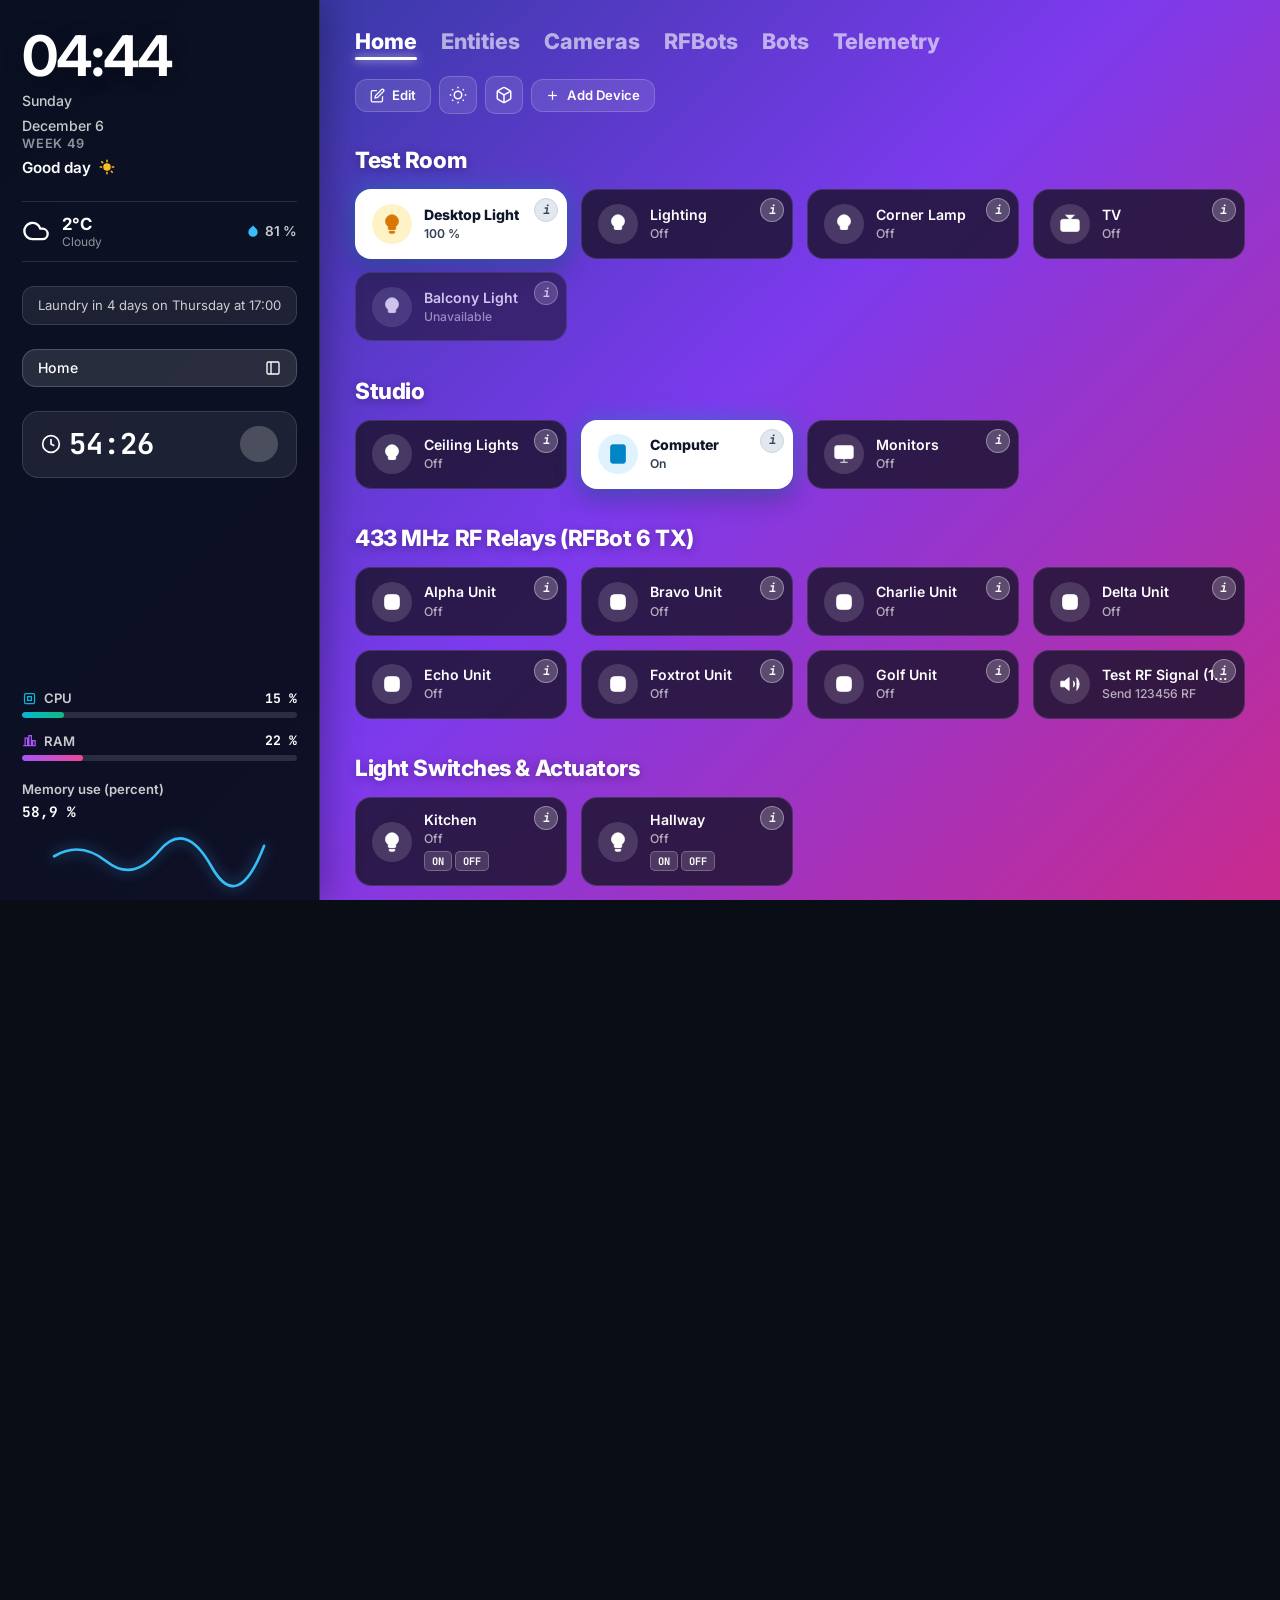
==== fleethub/web/public/index.html @ 27a223f7 "feat: initialize fleet management core, web UI, and device discovery services across fleethub and ro" ====
<!DOCTYPE html>
<html lang="en">

<head>
  <meta charset="UTF-8">
  <meta name="viewport" content="width=device-width, initial-scale=1.0">
  <title>FleetHub Mothership — Command &amp; Automation Deck</title>
  <meta name="description" content="FleetHub Mothership: multi-bot fleet management, camera video streams, RF mesh gateway, 3D Command Deck, and home automation dashboard.">
  <link rel="icon" type="image/gif" href="zergRefinery.gif">
  <link rel="shortcut icon" href="favicon.ico" type="image/x-icon">
  <link rel="icon" type="image/png" sizes="32x32" href="favicon.png">
  <link rel="preconnect" href="https://fonts.googleapis.com">
  <link rel="preconnect" href="https://fonts.gstatic.com" crossorigin>
  <link href="https://fonts.googleapis.com/css2?family=Inter:wght@300;400;500;600;700;800&family=JetBrains+Mono:wght@400;500;700&display=swap" rel="stylesheet">

  <style>
    /* ═══════════════════════════════════════════
       THEME & DESIGN SYSTEM TOKENS
    ═══════════════════════════════════════════ */
    :root {
      /* Default Light / Vivid Theme (Matches Home Assistant Screenshot) */
      --bg-gradient: linear-gradient(135deg, #1e3a8a 0%, #7c3aed 30%, #db2777 65%, #f43f5e 100%);
      --sidebar-bg: rgba(2, 6, 23, 0.42);
      --sidebar-border: rgba(255, 255, 255, 0.14);
      --text-primary: #ffffff;
      --text-secondary: rgba(255, 255, 255, 0.78);
      --text-muted: rgba(255, 255, 255, 0.55);

      /* Tile States */
      --tile-active-bg: #ffffff;
      --tile-active-text: #0f172a;
      --tile-active-sub: #475569;
      --tile-active-shadow: 0 10px 25px rgba(0, 0, 0, 0.25);

      --tile-inactive-bg: rgba(115, 18, 55, 0.48);
      --tile-inactive-hover: rgba(135, 24, 65, 0.65);
      --tile-inactive-text: #ffffff;
      --tile-inactive-sub: rgba(255, 255, 255, 0.65);
      --tile-inactive-border: rgba(255, 255, 255, 0.12);

      --accent-cyan: #06b6d4;
      --accent-green: #10b981;
      --accent-amber: #f59e0b;
      --accent-rose: #f43f5e;
      --accent-purple: #a855f7;
      --panel-border: rgba(255, 255, 255, 0.12);

      /* 3D HUD / Pretty View Tokens */
      --hc:    #00d4ff;
      --hc2:   rgba(0,212,255,0.22);
      --hcg:   rgba(0,180,255,0.06);
      --hgreen:  #00ff88;
      --horange: #ffaa44;
      --hred:    #ff4560;
      --hyellow: #ffe44d;
      --hpurple: #aa88ff;
      --hglass:  rgba(3,11,26,0.58);
      --hgb:     rgba(0,200,255,0.17);
      --htext:   #ddeeff;
      --hdim:    rgba(140,200,255,0.52);
      --hmono:   'JetBrains Mono', monospace;
      --hui:     'Inter', sans-serif;
    }

    body.theme-dark {
      --bg-gradient: radial-gradient(ellipse at 20% 10%, rgba(30, 20, 60, 0.9) 0%, transparent 60%), #070913;
      --sidebar-bg: rgba(10, 15, 30, 0.85);
      --sidebar-border: rgba(255, 255, 255, 0.08);
      --tile-active-bg: #ffffff;
      --tile-active-text: #0f172a;
      --tile-active-sub: #334155;
      --tile-inactive-bg: rgba(255, 255, 255, 0.05);
      --tile-inactive-hover: rgba(255, 255, 255, 0.10);
      --tile-inactive-text: #f8fafc;
      --tile-inactive-sub: #94a3b8;
      --tile-inactive-border: rgba(255, 255, 255, 0.12);
    }

    *, *::before, *::after { margin: 0; padding: 0; box-sizing: border-box; }

    html, body {
      width: 100%; height: 100%;
      background: #090d16;
      color: var(--text-primary);
      font-family: 'Inter', sans-serif;
      overflow-x: hidden;
    }

    /* ─── VIEW SWITCHING ───────────────────────── */
    #view-list  { display: flex; min-height: 100vh; background: var(--bg-gradient); background-attachment: scroll; }
    #view-pretty { display: none; }
    body.pretty-mode #view-list   { display: none; }
    body.pretty-mode #view-pretty { display: block; }
    body.pretty-mode { overflow: hidden; }

    /* Low-power / Pi 3 performance mode (removes GPU-heavy backdrop blur filters) */
    body.low-power #sidebar,
    body.low-power .dash-tile.state-off,
    body.low-power .media-card-wide,
    body.low-power .card,
    body.low-power .metric-box,
    body.low-power .bot-card,
    body.low-power .hpill,
    body.low-power .hclock-pill,
    body.low-power .hglass,
    body.low-power .ctrl-pill-btn,
    body.low-power .hud-ctrl-btn,
    body.low-power #hud-bottom {
      backdrop-filter: none !important;
      -webkit-backdrop-filter: none !important;
    }
    body.low-power #sidebar { background: rgba(10, 15, 30, 0.96); }
    body.low-power .dash-tile.state-off { background: rgba(30, 20, 50, 0.85); }
    body.low-power.edit-mode .dash-tile { animation: edit-pulse 0.6s ease-in-out infinite alternate; }
    @keyframes edit-pulse { from { border-color: rgba(245,158,11,0.4); } to { border-color: rgba(245,158,11,0.9); } }

    ::-webkit-scrollbar { width: 5px; height: 5px; }
    ::-webkit-scrollbar-track { background: rgba(0, 0, 0, 0.15); }
    ::-webkit-scrollbar-thumb { background: rgba(255, 255, 255, 0.25); border-radius: 4px; }
    ::-webkit-scrollbar-thumb:hover { background: rgba(255, 255, 255, 0.45); }

    /* ═══════════════════════════════════════════
       VIEW 1: HOME ASSISTANT DASHBOARD (LIST VIEW)
    ═══════════════════════════════════════════ */
    #sidebar {
      width: 320px;
      min-width: 320px;
      background: var(--sidebar-bg);
      backdrop-filter: blur(28px);
      -webkit-backdrop-filter: blur(28px);
      border-right: 1px solid var(--sidebar-border);
      padding: 1.75rem 1.4rem;
      display: flex;
      flex-direction: column;
      gap: 1.5rem;
      position: sticky;
      top: 0;
      height: 100vh;
      overflow-y: auto;
      z-index: 50;
      box-shadow: 10px 0 30px rgba(0,0,0,0.25);
    }

    .sidebar-clock-box { display: flex; flex-direction: column; }
    .sidebar-clock-time { font-size: 3.5rem; font-weight: 700; letter-spacing: -0.04em; line-height: 1; color: #fff; text-shadow: 0 4px 20px rgba(0,0,0,0.3); }
    .sidebar-clock-meta { font-size: 0.88rem; color: var(--text-secondary); margin-top: 0.5rem; font-weight: 500; }
    .sidebar-clock-sub  { font-size: 0.8rem; color: var(--text-muted); margin-top: 0.15rem; font-weight: 600; text-transform: uppercase; letter-spacing: 0.05em; }
    .sidebar-greeting   { font-size: 0.95rem; font-weight: 600; color: #fff; margin-top: 0.4rem; display: flex; align-items: center; gap: 0.4rem; }

    .sidebar-weather-box {
      display: flex; align-items: center; justify-content: space-between;
      padding: 0.75rem 0; border-top: 1px solid rgba(255,255,255,0.12); border-bottom: 1px solid rgba(255,255,255,0.12);
    }
    .weather-left { display: flex; align-items: center; gap: 0.75rem; }
    .weather-icon { width: 28px; height: 28px; stroke: #fff; fill: none; stroke-width: 2; }
    .weather-temp { font-size: 1.05rem; font-weight: 700; color: #fff; }
    .weather-desc { font-size: 0.75rem; color: var(--text-muted); }
    .weather-humidity { font-size: 0.85rem; font-weight: 600; color: var(--text-secondary); display: flex; align-items: center; gap: 0.3rem; }

    .sidebar-event-pill {
      background: rgba(255, 255, 255, 0.08); border: 1px solid rgba(255, 255, 255, 0.12);
      border-radius: 12px; padding: 0.65rem 0.9rem; font-size: 0.82rem; color: var(--text-secondary);
      backdrop-filter: blur(10px); display: flex; align-items: center; justify-content: space-between;
    }

    .sidebar-nav-group { display: flex; flex-direction: column; gap: 0.5rem; }
    .sidebar-search-bar {
      background: rgba(255, 255, 255, 0.12); border: 1px solid rgba(255, 255, 255, 0.18);
      border-radius: 14px; padding: 0.6rem 0.9rem; display: flex; align-items: center; justify-content: space-between;
      color: #fff; font-size: 0.88rem; font-weight: 500;
    }

    .sidebar-timer-box {
      display: flex; align-items: center; justify-content: space-between;
      background: rgba(255, 255, 255, 0.07); border: 1px solid rgba(255, 255, 255, 0.12);
      border-radius: 16px; padding: 0.85rem 1.1rem;
    }
    .timer-display { font-size: 1.8rem; font-weight: 700; font-family: 'JetBrains Mono', monospace; color: #fff; display: flex; align-items: center; gap: 0.5rem; }
    .timer-btn {
      width: 36px; height: 36px; border-radius: 50%; background: rgba(255,255,255,0.2);
      border: none; color: #fff; cursor: pointer; display: flex; align-items: center; justify-content: center;
      transition: background 0.2s;
    }
    .timer-btn:hover { background: rgba(255,255,255,0.35); }

    .sidebar-monitor-box { display: flex; flex-direction: column; gap: 0.85rem; margin-top: auto; }
    .monitor-row { display: flex; align-items: center; justify-content: space-between; font-size: 0.82rem; }
    .monitor-label { font-weight: 600; color: var(--text-secondary); display: flex; align-items: center; gap: 0.4rem; }
    .monitor-val   { font-family: 'JetBrains Mono', monospace; font-weight: 700; color: #fff; }
    .progress-bar-bg { width: 100%; height: 6px; background: rgba(255,255,255,0.12); border-radius: 10px; overflow: hidden; margin-top: 0.35rem; }
    .progress-bar-fill { height: 100%; background: linear-gradient(90deg, var(--accent-cyan), var(--accent-green)); border-radius: 10px; transition: width 0.5s ease; }

    .sparkline-box { display: flex; flex-direction: column; gap: 0.35rem; margin-top: 0.4rem; }
    .sparkline-svg { width: 100%; height: 42px; overflow: visible; }
    .sparkline-path { fill: none; stroke: #38bdf8; stroke-width: 2.5; stroke-linecap: round; filter: drop-shadow(0 0 6px rgba(56,189,248,0.6)); }

    #main-content { flex: 1; display: flex; flex-direction: column; padding: 1.75rem 2.2rem; min-width: 0; }
    .main-header {
      display: flex;
      align-items: center;
      justify-content: space-between;
      margin-bottom: 2rem;
      flex-wrap: wrap;
      gap: 1rem;
      min-width: 0;
      overflow: visible;
    }
    .header-nav-tabs {
      display: flex;
      align-items: center;
      gap: 1.5rem;
      flex-wrap: wrap;
      min-width: 0;
    }
    .nav-tab-item { font-size: 1.35rem; font-weight: 800; color: rgba(255,255,255,0.6); cursor: pointer; position: relative; padding-bottom: 0.4rem; transition: color 0.2s; user-select: none; white-space: nowrap; }
    .nav-tab-item.active { color: #fff; }
    .nav-tab-item.active::after { content: ''; position: absolute; bottom: 0; left: 0; right: 0; height: 3.5px; background: #fff; border-radius: 4px; box-shadow: 0 0 10px rgba(255,255,255,0.8); }

    .header-controls {
      display: flex;
      align-items: center;
      gap: 0.5rem;
      flex-wrap: wrap;
      flex-shrink: 0;
    }
    .ctrl-pill-btn {
      background: rgba(255,255,255,0.10); border: 1px solid rgba(255,255,255,0.18);
      border-radius: 12px; padding: 0.45rem 0.85rem; color: #fff; font-size: 0.82rem; font-weight: 600;
      cursor: pointer; backdrop-filter: blur(12px); -webkit-backdrop-filter: blur(12px);
      display: inline-flex; align-items: center; justify-content: center; gap: 0.45rem; transition: all 0.2s cubic-bezier(0.16, 1, 0.3, 1);
      flex-shrink: 0; user-select: none;
    }
    .ctrl-pill-btn:hover { background: rgba(255,255,255,0.22); border-color: rgba(255,255,255,0.35); transform: translateY(-1px); }
    .ctrl-pill-btn:active { transform: translateY(0); }
    .ctrl-pill-btn.icon-only-btn {
      width: 38px; height: 38px; min-width: 38px; padding: 0; border-radius: 10px;
    }
    .ctrl-pill-btn.icon-only-btn svg { width: 18px; height: 18px; flex-shrink: 0; stroke: currentColor; }
    .ctrl-pill-btn.edit-active { background: #f59e0b; color: #000; font-weight: 800; border-color: #fbbf24; box-shadow: 0 0 14px rgba(245,158,11,0.5); }

    /* Clickable IP & mDNS Hostname Badges in Fleet Registry */
    .bot-link-active {
      color: var(--accent-cyan);
      text-decoration: none;
      font-weight: 600;
      font-family: 'JetBrains Mono', monospace;
      font-size: 0.74rem;
      padding: 2px 7px;
      background: rgba(6, 182, 212, 0.12);
      border: 1px solid rgba(6, 182, 212, 0.25);
      border-radius: 6px;
      transition: all 0.18s ease;
      display: inline-flex;
      align-items: center;
      gap: 3px;
      cursor: pointer;
    }
    .bot-link-active:hover {
      background: rgba(6, 182, 212, 0.28);
      border-color: var(--accent-cyan);
      color: #fff;
      transform: translateY(-1px);
      box-shadow: 0 0 10px rgba(6, 182, 212, 0.35);
    }
    .bot-link-active.ip-badge {
      color: var(--accent-green);
      background: rgba(16, 185, 129, 0.12);
      border-color: rgba(16, 185, 129, 0.25);
    }
    .bot-link-active.ip-badge:hover {
      background: rgba(16, 185, 129, 0.28);
      border-color: var(--accent-green);
      color: #fff;
      box-shadow: 0 0 10px rgba(16, 185, 129, 0.35);
    }

    /* Action button inline SVG icon helper */
    .btn-icon {
      width: 14px;
      height: 14px;
      stroke: currentColor;
      fill: none;
      stroke-width: 2;
      stroke-linecap: round;
      stroke-linejoin: round;
      flex-shrink: 0;
    }

    .dashboard-section { margin-bottom: 2.2rem; }
    .section-title { font-size: 1.4rem; font-weight: 800; color: #fff; margin-bottom: 1rem; letter-spacing: -0.02em; text-shadow: 0 2px 10px rgba(0,0,0,0.3); display: flex; align-items: center; justify-content: space-between; }

    .tiles-grid { display: grid; grid-template-columns: repeat(auto-fill, minmax(190px, 1fr)); gap: 0.85rem; }

    /* Tile Base */
    .dash-tile {
      border-radius: 16px; padding: 0.85rem 1rem; display: flex; align-items: center; gap: 0.75rem;
      cursor: pointer; user-select: none; transition: transform 0.18s cubic-bezier(0.16, 1, 0.3, 1), box-shadow 0.18s ease;
      min-height: 64px; position: relative; overflow: visible;
    }
    .dash-tile:hover { transform: translateY(-2px) scale(1.015); }
    .dash-tile:active { transform: translateY(0) scale(0.98); }

    .dash-tile.state-on {
      background: #ffffff !important;
      color: #0f172a !important;
      box-shadow: 0 0 25px rgba(6, 182, 212, 0.35), 0 10px 25px rgba(0, 0, 0, 0.25) !important;
      border: 1px solid rgba(255,255,255,0.95) !important;
    }
    .dash-tile.state-on .tile-title { color: #0f172a !important; font-weight: 800 !important; text-shadow: none !important; }
    .dash-tile.state-on .tile-sub   { color: #334155 !important; font-weight: 600 !important; }
    .dash-tile.state-on .tile-icon-badge { background: #f1f5f9 !important; color: #0f172a !important; fill: #0f172a !important; stroke: #0f172a !important; }
    .dash-tile.state-on .tile-icon-badge.accent-amber  { background: #fef3c7 !important; color: #d97706 !important; fill: #d97706 !important; stroke: #d97706 !important; }
    .dash-tile.state-on .tile-icon-badge.accent-cyan   { background: #e0f2fe !important; color: #0284c7 !important; fill: #0284c7 !important; stroke: #0284c7 !important; }
    .dash-tile.state-on .tile-icon-badge.accent-green  { background: #dcfce7 !important; color: #15803d !important; fill: #15803d !important; stroke: #15803d !important; }
    .dash-tile.state-on .tile-icon-badge.accent-purple { background: #f3e8ff !important; color: #7e22ce !important; fill: #7e22ce !important; stroke: #7e22ce !important; }

    body.theme-dark .dash-tile.state-on {
      background: #ffffff !important;
      color: #0f172a !important;
      box-shadow: 0 0 25px rgba(6, 182, 212, 0.45), 0 8px 30px rgba(0, 0, 0, 0.5) !important;
      border: 1px solid rgba(255,255,255,0.95) !important;
    }
    body.theme-dark .dash-tile.state-on .tile-title {
      color: #0f172a !important;
      font-weight: 800 !important;
    }
    body.theme-dark .dash-tile.state-on .tile-sub {
      color: #334155 !important;
      font-weight: 600 !important;
    }

    .dash-tile.state-off {
      background: var(--tile-inactive-bg); backdrop-filter: blur(16px); -webkit-backdrop-filter: blur(16px);
      border: 1px solid var(--tile-inactive-border); color: var(--tile-inactive-text);
    }
    .dash-tile.state-off:hover { background: var(--tile-inactive-hover); border-color: rgba(255,255,255,0.22); }
    .dash-tile.state-off .tile-title { color: #fff; font-weight: 600; }
    .dash-tile.state-off .tile-sub   { color: var(--tile-inactive-sub); font-weight: 500; }
    .dash-tile.state-off .tile-icon-badge { background: rgba(255, 255, 255, 0.14); color: #fff; fill: #fff; stroke: #fff; }

    /* Sub-action micro buttons on tiles */
    .tile-sub-actions {
      display: inline-flex;
      align-items: center;
      gap: 3px;
      margin-top: 3px;
    }
    .btn-micro {
      padding: 2px 7px;
      font-size: 0.65rem;
      font-weight: 700;
      border-radius: 5px;
      background: rgba(255,255,255,0.14);
      border: 1px solid rgba(255,255,255,0.24);
      color: #fff;
      cursor: pointer;
      font-family: 'JetBrains Mono', monospace;
      transition: all 0.15s;
    }
    .btn-micro:hover {
      background: rgba(6, 186, 212, 0.4);
      border-color: var(--accent-cyan);
      transform: scale(1.06);
    }
    .dash-tile.state-on .btn-micro {
      background: rgba(15, 23, 42, 0.08) !important;
      border-color: rgba(15, 23, 42, 0.2) !important;
      color: #0f172a !important;
    }
    .dash-tile.state-on .btn-micro:hover {
      background: rgba(15, 23, 42, 0.18) !important;
    }

    /* Info (i) Button on Tiles — Perfect Circle Guaranteed */
    .tile-info-btn {
      width: 24px; height: 24px;
      min-width: 24px; min-height: 24px;
      max-width: 24px; max-height: 24px;
      aspect-ratio: 1 / 1;
      border-radius: 50%;
      padding: 0; margin: 0;
      box-sizing: border-box;
      flex-shrink: 0;
      display: inline-flex; align-items: center; justify-content: center;
      line-height: 1; text-align: center;
      background: rgba(255, 255, 255, 0.22); border: 1px solid rgba(255, 255, 255, 0.35);
      color: #fff; font-size: 0.76rem; font-weight: 700; font-style: italic; font-family: 'JetBrains Mono', monospace;
      cursor: pointer; position: absolute; top: 8px; right: 8px; transition: all 0.2s; z-index: 10;
    }
    .dash-tile.state-on .tile-info-btn {
      background: #e2e8f0 !important; border-color: #cbd5e1 !important; color: #334155 !important;
    }
    .tile-info-btn:hover { transform: scale(1.15); background: rgba(255,255,255,0.45); }

    /* Edit Mode Handle */
    .tile-edit-handle {
      display: none; width: 22px; height: 22px; border-radius: 50%;
      background: #f59e0b; color: #000; position: absolute; top: 8px; left: 8px;
      align-items: center; justify-content: center; font-size: 0.7rem; font-weight: 800; cursor: pointer; z-index: 10;
    }
    body.edit-mode .tile-edit-handle { display: flex; }
    body.edit-mode .dash-tile { animation: edit-shake 0.3s ease-in-out infinite alternate; }
    @keyframes edit-shake { from{transform:rotate(-0.8deg)} to{transform:rotate(0.8deg)} }

    .tile-icon-badge { width: 40px; height: 40px; border-radius: 50%; display: flex; align-items: center; justify-content: center; flex-shrink: 0; }
    .tile-icon-svg { width: 22px; height: 22px; }
    .tile-info { flex: 1; min-width: 0; display: flex; flex-direction: column; gap: 0.15rem; }
    .tile-title { font-size: 0.88rem; line-height: 1.2; white-space: nowrap; overflow: hidden; text-overflow: ellipsis; }
    .tile-sub   { font-size: 0.76rem; }

    .media-card-wide {
      grid-column: span 2; border-radius: 20px; background: rgba(10, 15, 30, 0.65); backdrop-filter: blur(24px);
      border: 1px solid rgba(255, 255, 255, 0.16); overflow: hidden; display: flex; flex-direction: column; min-height: 260px;
    }
    @media (max-width: 768px) { .media-card-wide { grid-column: span 1; } }

    .cam-card {
      background: linear-gradient(145deg, rgba(10, 20, 38, 0.75) 0%, rgba(15, 10, 28, 0.65) 100%);
      border: 1px solid rgba(0, 212, 255, 0.22); box-shadow: 0 12px 36px rgba(0,0,0,0.45);
      transition: all 0.3s cubic-bezier(0.16, 1, 0.3, 1);
    }
    .cam-card:hover {
      border-color: rgba(0, 212, 255, 0.45);
      box-shadow: 0 16px 44px rgba(0, 212, 255, 0.12), 0 8px 24px rgba(0,0,0,0.5);
      transform: translateY(-2px);
    }
    .cam-card-header {
      padding: 0.9rem 1.1rem; display: flex; align-items: center; justify-content: space-between;
      border-bottom: 1px solid rgba(255, 255, 255, 0.08); background: rgba(255, 255, 255, 0.02);
    }
    .cam-icon-badge {
      width: 34px; height: 34px; border-radius: 10px; display: flex; align-items: center; justify-content: center;
      background: rgba(0, 212, 255, 0.1); border: 1px solid rgba(0, 212, 255, 0.25);
    }
    .cam-viewport-box {
      width: 100%; height: 260px; background: #020610; position: relative;
      display: flex; align-items: center; justify-content: center; overflow: hidden;
    }
    .cam-stream-img {
      width: 100%; height: 100%; object-fit: contain; display: block; background: #000;
    }
    .cam-stream-canvas { width: 100%; height: 100%; object-fit: cover; }
    .cam-off-overlay {
      position: absolute; inset: 0; background: radial-gradient(circle at center, rgba(15,23,42,0.85) 0%, rgba(2,6,16,0.96) 100%);
      display: flex; align-items: center; justify-content: center; text-align: center;
      backdrop-filter: blur(8px); -webkit-backdrop-filter: blur(8px);
    }
    .cam-off-inner { display: flex; flex-direction: column; align-items: center; justify-content: center; }
    .cam-play-btn {
      width: 54px; height: 54px; border-radius: 50%; background: rgba(0, 212, 255, 0.12);
      border: 2px solid #00d4ff; display: flex; align-items: center; justify-content: center;
      cursor: pointer; transition: all 0.25s ease; box-shadow: 0 0 20px rgba(0, 212, 255, 0.25);
    }
    .cam-play-btn:hover {
      background: rgba(0, 212, 255, 0.28); transform: scale(1.1);
      box-shadow: 0 0 30px rgba(0, 212, 255, 0.45);
    }
    .cam-overlay-bar {
      position: absolute; bottom: 0; left: 0; right: 0; padding: 0.65rem 0.95rem;
      background: linear-gradient(to top, rgba(0,0,0,0.9) 0%, rgba(0,0,0,0.5) 70%, transparent 100%);
      display: flex; align-items: center; justify-content: space-between; color: #fff; font-size: 0.85rem; font-weight: 600;
      pointer-events: none;
    }
    .cam-overlay-actions { pointer-events: auto; display: flex; gap: 0.4rem; }
    .cam-live-indicator {
      display: flex; align-items: center; gap: 0.4rem; font-size: 0.72rem;
      background: rgba(16, 185, 129, 0.15); border: 1px solid rgba(16, 185, 129, 0.4);
      color: #34d399; padding: 0.2rem 0.6rem; border-radius: 12px; font-weight: 700;
      font-family: 'JetBrains Mono', monospace;
    }
    .cam-live-indicator.off {
      background: rgba(148, 163, 184, 0.12); border-color: rgba(148, 163, 184, 0.25); color: #94a3b8;
    }
    .cam-live-indicator.off .cam-live-dot {
      background: #94a3b8; box-shadow: none; animation: none;
    }
    .cam-live-dot { width: 6px; height: 6px; border-radius: 50%; background: #10b981; box-shadow: 0 0 8px #10b981; animation: list-pulse 1.8s infinite; }
    .media-card-controls { padding: 0.75rem 1rem; display: flex; align-items: center; justify-content: space-between; background: rgba(255,255,255,0.03); border-top: 1px solid rgba(255,255,255,0.06); }

    .cam-drive-panel {
      padding: 0.85rem 1.1rem; background: rgba(0, 0, 0, 0.35); border-top: 1px solid rgba(0, 212, 255, 0.15);
      display: flex; flex-direction: column; align-items: center;
    }
    .cam-dpad-grid {
      display: grid; grid-template-columns: repeat(3, 44px); grid-template-rows: repeat(3, 40px); gap: 5px;
    }
    .dpad-btn {
      background: rgba(255, 255, 255, 0.08); border: 1px solid rgba(255, 255, 255, 0.18);
      border-radius: 8px; color: #fff; font-size: 14px; font-weight: 700; display: flex;
      align-items: center; justify-content: center; cursor: pointer; user-select: none;
      transition: all 0.15s ease;
    }
    .dpad-btn:hover { background: rgba(0, 212, 255, 0.25); border-color: #00d4ff; color: #00d4ff; }
    .dpad-btn:active { background: #00d4ff; color: #000; transform: scale(0.94); }
    .dpad-stop { background: rgba(239, 68, 68, 0.2); border-color: rgba(239, 68, 68, 0.4); color: #ef4444; }
    .dpad-stop:hover { background: rgba(239, 68, 68, 0.4); }

    .person-tile { background: #fff; color: #0f172a; border-radius: 16px; padding: 0.75rem 1rem; display: flex; align-items: center; gap: 0.75rem; box-shadow: 0 8px 25px rgba(0,0,0,0.2); }
    .person-avatar { width: 42px; height: 42px; border-radius: 50%; background: #38bdf8; display: flex; align-items: center; justify-content: center; flex-shrink: 0; font-weight: 800; font-size: 1rem; color: #fff; }

    /* Vehicle Fleet & Garage Cards */
    .vehicles-grid { display: grid; grid-template-columns: repeat(auto-fit, minmax(320px, 1fr)); gap: 1.1rem; }
    .vehicle-card {
      background: rgba(15, 23, 42, 0.65); border: 1px solid var(--panel-border);
      border-radius: 20px; padding: 1.25rem 1.4rem; backdrop-filter: blur(20px); -webkit-backdrop-filter: blur(20px);
      display: flex; flex-direction: column; gap: 0.9rem; transition: all 0.25s ease; box-shadow: 0 10px 30px rgba(0,0,0,0.35);
      position: relative; overflow: hidden;
    }
    .vehicle-card:hover { border-color: rgba(255, 255, 255, 0.28); transform: translateY(-2px); }
    .vehicle-card.tesla-card { background: linear-gradient(135deg, rgba(255, 255, 255, 0.08) 0%, rgba(15, 23, 42, 0.85) 100%); border-top: 3px solid #ffffff; }
    .vehicle-card.taycan-card { background: linear-gradient(135deg, rgba(56, 189, 248, 0.08) 0%, rgba(15, 23, 42, 0.85) 100%); border-top: 3px solid #38bdf8; }
    .vehicle-card.rivian-card { background: linear-gradient(135deg, rgba(16, 185, 129, 0.08) 0%, rgba(15, 23, 42, 0.85) 100%); border-top: 3px solid #10b981; }

    .vehicle-header { display: flex; align-items: center; justify-content: space-between; gap: 0.5rem; }
    .vehicle-title-wrap { display: flex; align-items: center; gap: 0.75rem; }
    .vehicle-badge-icon { width: 44px; height: 44px; border-radius: 12px; display: flex; align-items: center; justify-content: center; background: rgba(255, 255, 255, 0.09); border: 1px solid rgba(255, 255, 255, 0.16); flex-shrink: 0; }
    .vehicle-name { font-size: 1.05rem; font-weight: 800; color: #fff; letter-spacing: -0.01em; }
    .vehicle-sub { font-size: 0.74rem; color: var(--text-muted); font-family: 'JetBrains Mono', monospace; }
    
    .battery-pill { display: flex; align-items: center; gap: 0.4rem; padding: 0.32rem 0.75rem; border-radius: 20px; font-family: 'JetBrains Mono', monospace; font-size: 0.82rem; font-weight: 700; background: rgba(16, 185, 129, 0.15); color: var(--accent-green); border: 1px solid rgba(16, 185, 129, 0.4); }
    .battery-pill.charging { animation: list-pulse 2s infinite; background: rgba(6, 182, 212, 0.2); color: var(--accent-cyan); border-color: rgba(6, 182, 212, 0.5); }

    .vehicle-metrics-row { display: grid; grid-template-columns: repeat(3, 1fr); gap: 0.55rem; }
    .veh-metric-item { background: rgba(0,0,0,0.3); border: 1px solid rgba(255,255,255,0.06); border-radius: 10px; padding: 0.5rem 0.65rem; display: flex; flex-direction: column; gap: 1px; }
    .veh-metric-label { font-size: 0.66rem; text-transform: uppercase; color: var(--text-muted); font-weight: 700; letter-spacing: 0.05em; }
    .veh-metric-val { font-size: 0.88rem; font-weight: 700; color: #fff; font-family: 'JetBrains Mono', monospace; }

    .vehicle-actions-bar { display: flex; flex-wrap: wrap; gap: 0.4rem; }
    .veh-action-btn { padding: 0.38rem 0.75rem; font-size: 0.74rem; font-weight: 600; border-radius: 8px; background: rgba(255,255,255,0.08); border: 1px solid rgba(255,255,255,0.15); color: #fff; cursor: pointer; display: inline-flex; align-items: center; gap: 0.35rem; transition: all 0.18s; }
    .veh-action-btn:hover { background: rgba(255,255,255,0.18); border-color: rgba(255,255,255,0.3); transform: scale(1.03); }
    .veh-action-btn.active { background: rgba(6, 182, 212, 0.25); border-color: var(--accent-cyan); color: var(--accent-cyan); box-shadow: 0 0 10px rgba(6, 182, 212, 0.3); }

    .veh-maint-panel { background: rgba(0,0,0,0.35); border: 1px solid rgba(255,255,255,0.08); border-radius: 12px; padding: 0.6rem 0.8rem; display: flex; flex-direction: column; gap: 0.4rem; }
    .veh-maint-header { font-size: 0.7rem; font-weight: 700; color: var(--text-muted); text-transform: uppercase; letter-spacing: 0.06em; display: flex; justify-content: space-between; }
    .veh-maint-grid { display: grid; grid-template-columns: repeat(4, 1fr); gap: 0.35rem; }
    .veh-maint-col { display: flex; flex-direction: column; align-items: center; text-align: center; gap: 1px; }
    .veh-maint-col span:first-child { font-size: 0.64rem; color: var(--text-muted); text-transform: uppercase; }
    .veh-maint-col span:last-child { font-size: 0.78rem; font-weight: 700; color: var(--accent-green); font-family: 'JetBrains Mono', monospace; }

    .card {
      background: rgba(20, 10, 40, 0.55); backdrop-filter: blur(16px); -webkit-backdrop-filter: blur(16px);
      border: 1px solid var(--panel-border); border-radius: 16px; padding: 1.4rem; margin-bottom: 1.5rem;
      box-shadow: 0 10px 30px rgba(0,0,0,0.4); transition: border-color 0.25s, box-shadow 0.25s;
    }
    .card:hover { border-color: rgba(255,255,255,0.18); }
    .card-header { display: flex; align-items: center; justify-content: space-between; margin-bottom: 1.1rem; }
    .card-title { font-size: 1.05rem; font-weight: 700; display: flex; align-items: center; gap: 0.5rem; color: #fff; }

    .metrics-grid { display: grid; grid-template-columns: repeat(5,1fr); gap: 1rem; margin-bottom: 1.5rem; }
    .metric-box {
      background: rgba(255,255,255,0.035); border: 1px solid var(--panel-border); border-left: 4px solid var(--accent-cyan);
      border-radius: 14px; padding: 1rem; backdrop-filter: blur(12px); box-shadow: 0 4px 20px rgba(0,0,0,0.25);
    }
    .metric-box:nth-child(2) { border-left-color: #a855f7; }
    .metric-box:nth-child(3) { border-left-color: var(--accent-green); }
    .metric-box:nth-child(4) { border-left-color: #ec4899; }
    .metric-box:nth-child(5) { border-left-color: var(--accent-amber); }

    .metric-value { font-size: 1.75rem; font-weight: 800; margin-top: 0.2rem; color: #fff; font-family: 'JetBrains Mono', monospace; }
    .metric-label { font-size: 0.7rem; color: var(--text-muted); text-transform: uppercase; letter-spacing: 0.06em; font-weight: 700; }

    .oscilloscope-feed {
      background: #05050d; border: 1px solid rgba(6,182,212,0.25); border-radius: 12px; height: 180px; overflow-y: auto;
      font-family: 'JetBrains Mono', monospace; font-size: 0.82rem; padding: 0.85rem; display: flex; flex-direction: column-reverse; gap: 0.4rem;
      background-image: repeating-linear-gradient(0deg, transparent, transparent 2px, rgba(0, 212, 255, 0.02) 2px, rgba(0, 212, 255, 0.02) 4px);
    }
    .feed-item { display: flex; align-items: center; justify-content: space-between; background: rgba(16,185,129,0.06); border-left: 3px solid var(--accent-green); padding: 0.4rem 0.75rem; border-radius: 6px; }
    .feed-code { color: var(--accent-cyan); font-weight: 700; }
    .feed-time  { color: var(--text-muted); font-size: 0.75rem; }

    .bot-section-header { font-size: 0.82rem; font-weight: 700; text-transform: uppercase; letter-spacing: 0.08em; color: var(--text-muted); margin: 1rem 0 0.6rem 0; display: flex; align-items: center; gap: 0.5rem; }
    .bot-grid { display: grid; grid-template-columns: repeat(auto-fill,minmax(250px,1fr)); gap: 1rem; }
    .bot-card { background: rgba(255,255,255,0.035); border: 1px solid var(--panel-border); border-radius: 14px; padding: 0.95rem 1rem; display: flex; flex-direction: column; gap: 0.65rem; backdrop-filter: blur(16px); }
    .bot-card.status-online { background: linear-gradient(135deg, rgba(16, 185, 129, 0.09), rgba(6, 186, 212, 0.04)); border-color: rgba(16, 185, 129, 0.35); }
    .bot-card-top { display: flex; align-items: center; justify-content: space-between; gap: 0.5rem; }
    .bot-icon-wrapper { width: 38px; height: 38px; border-radius: 10px; display: flex; align-items: center; justify-content: center; background: rgba(255,255,255,0.06); flex-shrink: 0; }
    .bot-name { font-weight: 700; font-size: 0.95rem; color: #fff; }
    .bot-type { font-size: 0.7rem; color: var(--accent-cyan); text-transform: uppercase; font-weight: 700; margin-top: 0.15rem; font-family: 'JetBrains Mono', monospace; }
    .bot-status-pill { font-size: 0.7rem; padding: 0.25rem 0.6rem; border-radius: 20px; font-weight: 700; letter-spacing: 0.03em; display: inline-flex; align-items: center; gap: 0.3rem; }
    .bot-status-pill.online { background: rgba(16, 185, 129, 0.2); color: var(--accent-green); border: 1px solid rgba(16, 185, 129, 0.4); }
    .bot-status-pill.offline { background: rgba(239, 68, 68, 0.15); color: var(--accent-rose); border: 1px solid rgba(239, 68, 68, 0.3); }
    .bot-meta-box { font-size: 0.75rem; font-family: 'JetBrains Mono', monospace; color: var(--text-muted); background: rgba(0, 0, 0, 0.3); padding: 0.45rem 0.65rem; border-radius: 8px; display: flex; justify-content: space-between; align-items: center; }
    .bot-card-actions { display: flex; align-items: center; justify-content: space-between; border-top: 1px solid var(--panel-border); padding-top: 0.55rem; }

    .homekit-box { background: linear-gradient(135deg, rgba(245,158,11,0.12), rgba(99,102,241,0.12)); border: 1px solid rgba(245,158,11,0.35); border-radius: 16px; padding: 1.5rem; text-align: center; }
    .qr-placeholder { width: 130px; height: 130px; background: #fff; margin: 1rem auto; border-radius: 12px; display: flex; align-items: center; justify-content: center; color: #000; font-weight: 800; font-size: 0.88rem; box-shadow: 0 8px 25px rgba(0,0,0,0.5); }
    .hk-pin { font-family: 'JetBrains Mono', monospace; font-size: 1.35rem; font-weight: 700; color: var(--accent-amber); letter-spacing: 0.15em; margin-top: 0.4rem; }

    button { background: linear-gradient(135deg, #6366f1, #06b6d4); color: #fff; border: none; padding: 0.6rem 1.2rem; border-radius: 8px; font-weight: 600; font-size: 0.85rem; cursor: pointer; transition: all 0.2s; font-family: 'Inter', sans-serif; }
    button:hover { opacity: 0.95; transform: translateY(-1px); }
    .btn-sm { padding: 0.32rem 0.7rem; font-size: 0.75rem; border-radius: 6px; }
    .btn-secondary { background: rgba(255,255,255,0.08); color: #fff; border: 1px solid var(--panel-border); }
    .btn-amber { background: linear-gradient(135deg, #d97706, #f59e0b); color: #fff; }
    .btn-red { background: rgba(239,68,68,0.2); border: 1px solid var(--accent-rose); color: var(--accent-rose); }

    /* Modals without GPU-heavy backdrop-filter blur (prevents Pi 3 hardware hit-testing lockup) */
    .modal-overlay { display: none; position: fixed; inset: 0; background: rgba(3, 8, 20, 0.88); z-index: 1000; align-items: center; justify-content: center; cursor: pointer; }
    .modal-content { background: #111827; border: 1px solid rgba(255,255,255,0.18); padding: 1.6rem; border-radius: 20px; width: 440px; max-width: 90vw; color: #fff; box-shadow: 0 25px 50px rgba(0,0,0,0.8); cursor: default; }
    input, select { background: rgba(255,255,255,0.07); border: 1px solid rgba(255,255,255,0.15); color: #fff; padding: 0.6rem 0.8rem; border-radius: 8px; font-size: 0.88rem; width: 100%; }

    /* Non-Modal Floating Toast Banner (No backdrop overlay, impossible to lock screen) */
    .info-toast-banner {
      position: fixed; bottom: 24px; right: 24px; z-index: 9999;
      width: 380px; max-width: calc(100vw - 32px);
      background: #0f172a; border: 1px solid rgba(6, 186, 212, 0.5);
      box-shadow: 0 10px 30px rgba(0, 0, 0, 0.7); border-radius: 14px;
      padding: 0.9rem 1.1rem; color: #fff; pointer-events: auto;
      transform: translateY(120px); opacity: 0;
      transition: transform 0.3s cubic-bezier(0.16, 1, 0.3, 1), opacity 0.3s ease;
      display: flex; flex-direction: column; gap: 0.4rem; cursor: pointer;
    }
    .info-toast-banner.show { transform: translateY(0); opacity: 1; }
    .info-toast-header { display: flex; align-items: center; justify-content: space-between; font-weight: 700; font-size: 0.92rem; color: var(--accent-cyan); border-bottom: 1px solid rgba(255,255,255,0.1); padding-bottom: 0.35rem; }
    .info-toast-dismiss { font-size: 0.72rem; color: rgba(255,255,255,0.5); font-weight: 500; }
    #info-toast-body { font-family: 'JetBrains Mono', monospace; font-size: 0.8rem; line-height: 1.45; color: rgba(255,255,255,0.88); white-space: pre-wrap; }

    /* ═══════════════════════════════════════════
       RF MESH GATEWAY TOPOLOGY & RADIO ANIMATIONS
    ═══════════════════════════════════════════ */
    .mesh-card {
      background: rgba(8, 14, 28, 0.78); border: 1px solid rgba(0, 212, 255, 0.2);
      border-radius: 16px; padding: 1.4rem; backdrop-filter: blur(16px);
      box-shadow: 0 10px 30px rgba(0, 0, 0, 0.4); margin-bottom: 1.5rem;
    }
    .mesh-toolbar {
      display: flex; flex-wrap: wrap; justify-content: space-between; align-items: center;
      gap: 0.8rem; border-bottom: 1px solid rgba(255, 255, 255, 0.08); padding-bottom: 0.9rem; margin-bottom: 1rem;
    }
    .mesh-channel-badge {
      display: inline-flex; align-items: center; gap: 0.4rem;
      background: rgba(0, 212, 255, 0.12); color: var(--accent-cyan);
      border: 1px solid rgba(0, 212, 255, 0.3); padding: 0.28rem 0.65rem;
      border-radius: 20px; font-size: 0.75rem; font-family: 'JetBrains Mono', monospace; font-weight: 600;
    }
    .mesh-topology-view {
      position: relative; width: 100%; height: 380px;
      background: radial-gradient(circle at center, rgba(10, 25, 50, 0.45) 0%, rgba(3, 7, 18, 0.95) 100%);
      border: 1px solid rgba(255, 255, 255, 0.06); border-radius: 12px;
      overflow: hidden; user-select: none;
    }
    .mesh-svg-canvas {
      position: absolute; inset: 0; width: 100%; height: 100%; pointer-events: none; z-index: 1;
    }
    .mesh-node {
      position: absolute; z-index: 5; transform: translate(-50%, -50%);
      background: rgba(13, 22, 44, 0.88); border: 1px solid rgba(0, 212, 255, 0.35);
      border-radius: 12px; padding: 0.65rem 0.95rem; min-width: 140px;
      display: flex; flex-direction: column; gap: 0.2rem; cursor: pointer;
      box-shadow: 0 8px 24px rgba(0, 0, 0, 0.6);
      transition: border-color 0.25s ease, box-shadow 0.25s ease, transform 0.2s ease;
    }
    .mesh-node:hover {
      border-color: var(--accent-cyan); transform: translate(-50%, -50%) scale(1.03);
      box-shadow: 0 0 20px rgba(0, 212, 255, 0.4);
    }
    .mesh-node.active-tx {
      border-color: #00e5a0 !important;
      box-shadow: 0 0 25px rgba(0, 229, 160, 0.6) !important;
    }
    .mesh-node.active-rx {
      border-color: #38bdf8 !important;
      box-shadow: 0 0 25px rgba(56, 189, 248, 0.6) !important;
    }
    .mesh-node.active-relay {
      border-color: #c084fc !important;
      box-shadow: 0 0 25px rgba(192, 132, 252, 0.6) !important;
    }
    .mesh-node-header {
      display: flex; align-items: center; justify-content: space-between; gap: 0.4rem;
    }
    .mesh-node-title { font-weight: 700; font-size: 0.82rem; color: #fff; }
    .mesh-node-ip {
      font-family: 'JetBrains Mono', monospace; font-size: 0.7rem; color: var(--text-muted);
    }
    .mesh-node-role {
      font-size: 0.65rem; text-transform: uppercase; font-weight: 700; letter-spacing: 0.05em;
      color: var(--accent-cyan); font-family: 'JetBrains Mono', monospace;
    }
    .mesh-terminal {
      margin-top: 1rem; background: #030712; border: 1px solid rgba(255, 255, 255, 0.08);
      border-radius: 10px; padding: 0.8rem 1rem; max-height: 160px; overflow-y: auto;
      font-family: 'JetBrains Mono', monospace; font-size: 0.78rem; color: #94a3b8;
      display: flex; flex-direction: column; gap: 0.35rem;
    }
    .mesh-terminal-line { display: flex; gap: 0.6rem; align-items: baseline; }
    .mesh-terminal-time { color: var(--text-muted); font-size: 0.72rem; }
    .mesh-terminal-tx { color: #00e5a0; font-weight: 600; }
    .mesh-terminal-rx { color: #38bdf8; font-weight: 600; }
    .mesh-terminal-relay { color: #c084fc; font-weight: 600; }

    /* Radio wave pulse ring animation */
    @keyframes rf-wave-ripple {
      0% { r: 10px; opacity: 0.9; stroke-width: 3px; }
      50% { opacity: 0.6; }
      100% { r: 90px; opacity: 0; stroke-width: 1px; }
    }
    .radio-wave-pulse {
      animation: rf-wave-ripple 1.4s cubic-bezier(0.25, 1, 0.5, 1) infinite;
      transform-origin: center; pointer-events: none;
    }

    /* ═══════════════════════════════════════════
       TELEMETRY PING APP, PLOTS & RF LOGS
    ═══════════════════════════════════════════ */
    .telemetry-grid-2col {
      display: grid; grid-template-columns: repeat(auto-fit, minmax(360px, 1fr)); gap: 1.25rem; margin-bottom: 1.5rem;
    }
    .chart-container {
      background: rgba(8, 14, 28, 0.78); border: 1px solid rgba(255, 255, 255, 0.08);
      border-radius: 14px; padding: 1.1rem; backdrop-filter: blur(14px);
    }
    .chart-header {
      display: flex; align-items: center; justify-content: space-between; margin-bottom: 0.8rem;
    }
    .chart-title { font-weight: 700; font-size: 0.88rem; color: #fff; }
    .chart-legend { display: flex; gap: 0.8rem; font-size: 0.72rem; font-family: 'JetBrains Mono', monospace; }
    .chart-legend-item { display: flex; align-items: center; gap: 0.35rem; color: var(--text-muted); }
    .chart-legend-dot { width: 8px; height: 8px; border-radius: 50%; }
    .telemetry-canvas { width: 100%; height: 160px; display: block; }

    .ping-device-grid {
      display: grid; grid-template-columns: repeat(auto-fill, minmax(220px, 1fr)); gap: 0.85rem; margin-top: 0.8rem;
    }
    .ping-device-card {
      background: rgba(13, 22, 44, 0.65); border: 1px solid rgba(255, 255, 255, 0.07);
      border-radius: 10px; padding: 0.8rem 0.95rem; display: flex; flex-direction: column; gap: 0.4rem;
      transition: border-color 0.2s ease;
    }
    .ping-device-card:hover { border-color: rgba(0, 212, 255, 0.35); }
    .ping-card-top { display: flex; align-items: center; justify-content: space-between; }
    .ping-latency-tag {
      font-family: 'JetBrains Mono', monospace; font-size: 0.74rem; font-weight: 700;
      padding: 0.2rem 0.5rem; border-radius: 6px;
    }
    .ping-latency-fast { background: rgba(16, 185, 129, 0.15); color: var(--accent-green); border: 1px solid rgba(16, 185, 129, 0.35); }
    .ping-latency-med  { background: rgba(6, 186, 212, 0.15); color: var(--accent-cyan); border: 1px solid rgba(6, 186, 212, 0.35); }
    .ping-latency-slow { background: rgba(245, 158, 11, 0.15); color: var(--accent-amber); border: 1px solid rgba(245, 158, 11, 0.35); }
    .ping-latency-off  { background: rgba(239, 68, 68, 0.15); color: var(--accent-rose); border: 1px solid rgba(239, 68, 68, 0.35); }

    .rf-logs-table-wrap {
      background: #040814; border: 1px solid rgba(255, 255, 255, 0.08); border-radius: 12px;
      overflow-x: auto; max-height: 320px; overflow-y: auto; margin-top: 0.8rem;
    }
    .rf-logs-table {
      width: 100%; border-collapse: collapse; font-family: 'JetBrains Mono', monospace; font-size: 0.78rem;
      text-align: left;
    }
    .rf-logs-table th {
      background: #091124; color: var(--text-muted); font-weight: 600; padding: 0.65rem 0.85rem;
      border-bottom: 1px solid rgba(255, 255, 255, 0.1); position: sticky; top: 0; z-index: 2;
    }
    .rf-logs-table td {
      padding: 0.55rem 0.85rem; border-bottom: 1px solid rgba(255, 255, 255, 0.04); color: #cbd5e1;
    }
    .rf-logs-table tr:hover td { background: rgba(0, 212, 255, 0.04); }
    .code-hex-badge {
      display: inline-block; background: rgba(0, 212, 255, 0.12); color: var(--accent-cyan);
      padding: 0.15rem 0.45rem; border-radius: 4px; font-weight: 700;
    }
    .rule-pill-badge {
      display: inline-block; background: rgba(168, 85, 247, 0.15); color: var(--accent-purple);
      padding: 0.15rem 0.45rem; border-radius: 4px; font-weight: 600; font-size: 0.72rem;
    }

    /* ═══════════════════════════════════════════
       VIEW 2: 3D COMMAND DECK (THREE.JS PRETTY VIEW)
    ═══════════════════════════════════════════ */
    #view-pretty { position: fixed; inset: 0; background: #020810; font-family: var(--hui); color: var(--htext); user-select: none; }
    #hud-canvas   { position: fixed; inset: 0; z-index: 0; }
    .hud-vignette { position: fixed; inset: 0; z-index: 3; pointer-events: none; background: radial-gradient(ellipse at center, transparent 48%, rgba(1,5,18,0.65) 100%); }
    .hud-scanlines { position: fixed; inset: 0; z-index: 4; pointer-events: none; background: repeating-linear-gradient(0deg, transparent, transparent 2px, rgba(0,160,255,0.009) 2px, rgba(0,160,255,0.009) 4px); }
    .hud-reticle { position: fixed; z-index: 5; pointer-events: none; left: 50%; top: 43%; transform: translate(-50%,-50%); width: 80px; height: 80px; opacity: 0.12; }
    .hud-reticle::before, .hud-reticle::after { content: ''; position: absolute; border: 1px solid var(--hc); border-radius: 50%; }
    .hud-reticle::before { inset: 0; } .hud-reticle::after { inset: 25%; }
    .hud-reticle .rh { position: absolute; background: var(--hc); width: 30px; height: 1px; top: 50%; left: 50%; transform: translate(-50%,-50%); }
    .hud-reticle .rv { position: absolute; background: var(--hc); width: 1px; height: 30px; top: 50%; left: 50%; transform: translate(-50%,-50%); }

    #hud-left { position: fixed; left: 10px; top: 10px; bottom: 74px; z-index: 6; width: 24vw; min-width: 270px; max-width: 360px; display: flex; flex-direction: column; gap: 8px; pointer-events: auto; }
    #hud-left .hp { flex: 0 1 auto; max-height: 44vh; display: flex; flex-direction: column; border-radius: 10px; overflow: hidden; }
    #hud-left .hb { padding: 6px 10px 8px; overflow-y: auto; display: flex; flex-direction: column; gap: 4px; }

    #hud-top { position: fixed; top: 48px; left: calc(24vw + 20px); right: calc(24vw + 20px); z-index: 6; height: 16vh; min-height: 135px; display: flex; gap: 8px; align-items: stretch; pointer-events: auto; }
    .htop-mon { flex: 1; min-width: 0; display: flex; flex-direction: column; border-radius: 10px; overflow: hidden; }
    .htop-mon .hbody { flex: 1; min-height: 0; padding: 6px 10px 8px; overflow: hidden; display: flex; flex-direction: column; }

    #hud-right { position: fixed; right: 10px; top: 10px; bottom: 74px; z-index: 6; width: 24vw; min-width: 270px; max-width: 360px; display: flex; flex-direction: column; gap: 8px; pointer-events: auto; }
    #hud-right .hp { flex: 0 1 auto; max-height: 29vh; display: flex; flex-direction: column; border-radius: 10px; overflow: hidden; }
    #hud-right .hb { padding: 6px 10px 8px; overflow-y: auto; display: flex; flex-direction: column; gap: 4px; }

    #hud-bottom { position: fixed; bottom: 0; left: 0; right: 0; z-index: 8; height: 68px; display: flex; align-items: center; justify-content: space-between; padding: 0 24px; background: linear-gradient(to top, rgba(2,8,20,0.95) 0%, rgba(2,8,20,0.7) 70%, transparent 100%); backdrop-filter: blur(12px); border-top: 1px solid rgba(0,200,255,0.12); }
    .hbrand-logo { font-size: 20px; font-weight: 800; letter-spacing: 3.5px; background: linear-gradient(135deg, #fff 0%, var(--hc) 100%); -webkit-background-clip: text; -webkit-text-fill-color: transparent; }
    .hbrand-sub  { font-size: 9.5px; font-weight: 400; letter-spacing: 3px; color: var(--hdim); text-transform: uppercase; margin-top: 2px; }

    .hstatus-pills { display: flex; gap: 10px; }
    .hpill { display: flex; align-items: center; gap: 7px; background: var(--hglass); border: 1px solid var(--hgb); border-radius: 20px; padding: 6px 15px; backdrop-filter: blur(12px); font-size: 11.5px; font-weight: 500; color: var(--htext); }
    .hdot { width: 7px; height: 7px; border-radius: 50%; animation: hblink 2.4s ease-in-out infinite; }
    .hdot-g { background: var(--hgreen); box-shadow: 0 0 8px var(--hgreen); }
    .hdot-c { background: var(--hc);     box-shadow: 0 0 8px var(--hc); }
    .hdot-o { background: var(--horange);box-shadow: 0 0 8px var(--horange); }

    .hclock-pill { text-align: right; background: var(--hglass); border: 1px solid var(--hgb); border-radius: 20px; padding: 6px 18px; backdrop-filter: blur(12px); }
    .hclock-main { font-size: 22px; font-weight: 500; font-family: var(--hmono); letter-spacing: 3px; color: #fff; }

    #hud-wallpaper-container { position: fixed; inset: 0; z-index: 1; pointer-events: none; display: flex; align-items: center; justify-content: center; transition: transform 1.2s cubic-bezier(0.16, 1, 0.3, 1), opacity 1.2s cubic-bezier(0.16, 1, 0.3, 1); transform: translateY(0) scale(1); opacity: 1; overflow: hidden; }
    #hud-wallpaper-container.wallpaper-hidden { transform: translateY(-50px) scale(1.06); opacity: 0; pointer-events: none; }
    #hud-wallpaper-img { width: 100%; height: 100%; object-fit: cover; pointer-events: none; user-select: none; }

    /* Minimalist Top Control Dock (Non-overlapping & Stable) */
    .hud-controls-group { position: fixed; top: 10px; left: 50%; transform: translateX(-50%); z-index: 20; display: flex; align-items: center; gap: 8px; }
    .hud-ctrl-btn { width: 34px; height: 34px; border-radius: 17px; background: rgba(3, 11, 26, 0.85); border: 1px solid var(--hgb); cursor: pointer; display: flex; align-items: center; justify-content: center; color: var(--htext); backdrop-filter: blur(16px); transition: all .2s; }
    .hud-ctrl-btn svg { width: 16px; height: 16px; stroke: currentColor; fill: none; stroke-width: 2; flex-shrink: 0; }
    .hud-ctrl-btn:hover { color: var(--hc); border-color: var(--hc); box-shadow: 0 0 14px rgba(0,212,255,0.4); transform: translateY(-1px); }
    .hud-ctrl-btn.active { color: var(--hgreen); border-color: var(--hgreen); background: rgba(0,255,136,0.18); box-shadow: 0 0 12px rgba(0,255,136,0.35); }

    body.hud-hidden #hud-left, body.hud-hidden #hud-top, body.hud-hidden #hud-right, body.hud-hidden #hud-bottom, body.hud-hidden .hud-reticle, body.hud-hidden .hud-scanlines, body.hud-hidden .hud-vignette { opacity: 0 !important; pointer-events: none !important; transform: scale(0.97); }
    #hud-left, #hud-top, #hud-right, #hud-bottom, .hud-reticle, .hud-scanlines, .hud-vignette { transition: opacity 0.8s cubic-bezier(0.16, 1, 0.3, 1), transform 0.8s cubic-bezier(0.16, 1, 0.3, 1); transform: scale(1); }

    /* Lateral Floating UI Zoom Widget */
    .side-zoom-dock { position: fixed; right: 14px; top: 50%; transform: translateY(-50%); z-index: 1000; display: flex; flex-direction: column; align-items: center; gap: 4px; background: rgba(3, 11, 26, 0.88); border: 1px solid rgba(0, 212, 255, 0.28); border-radius: 20px; padding: 6px 4px; backdrop-filter: blur(16px); box-shadow: 0 8px 32px rgba(0,0,0,0.6), 0 0 16px rgba(0,212,255,0.15); user-select: none; }
    .side-zoom-btn { width: 28px; height: 28px; border-radius: 50%; border: 1px solid rgba(255,255,255,0.12); background: rgba(255,255,255,0.06); color: #fff; display: flex; align-items: center; justify-content: center; cursor: pointer; font-size: 15px; font-weight: 700; line-height: 1; transition: all 0.2s ease; }
    .side-zoom-btn:hover { background: rgba(0, 212, 255, 0.25); border-color: #00d4ff; color: #00d4ff; box-shadow: 0 0 10px rgba(0, 212, 255, 0.4); transform: scale(1.08); }
    .side-zoom-btn:active { transform: scale(0.92); }
    .side-zoom-val { font-family: var(--hmono, 'JetBrains Mono', monospace); font-size: 8.5px; font-weight: 700; color: rgba(255,255,255,0.85); padding: 2px; text-align: center; cursor: pointer; }
    .side-zoom-val:hover { color: #00d4ff; }

    /* 3D HUD Panels Header & Layout Elements */
    .hph { display: flex; align-items: center; justify-content: space-between; padding: 4px 8px 3px; border-bottom: 1px solid rgba(0,200,255,0.14); flex-shrink: 0; }
    .hph-title { font-size: 10px; font-weight: 800; letter-spacing: 1.8px; text-transform: uppercase; color: var(--hc); display: flex; align-items: center; gap: 6px; }
    .hph-dot { width: 6px; height: 6px; border-radius: 50%; background: var(--hc); box-shadow: 0 0 7px var(--hc); animation: hblink 2.4s ease-in-out infinite; flex-shrink: 0; }
    .hph-tag { font-size: 8.5px; font-family: var(--hmono); color: var(--hdim); letter-spacing: 1px; font-weight: 600; }
    .hglass { background: var(--hglass); backdrop-filter: blur(20px); border: 1px solid var(--hgb); border-radius: 10px; box-shadow: 0 6px 30px rgba(0,0,0,0.8); position: relative; }
    .hglass::before { content: ''; position: absolute; top: 0; left: 0; width: 12px; height: 12px; border-top: 1px solid rgba(0,212,255,0.4); border-left: 1px solid rgba(0,212,255,0.4); border-radius: 10px 0 0 0; pointer-events: none; z-index: 1; }

    /* HUD Node Ping Grid */
    .hnode-grid { display: grid; grid-template-columns: repeat(4,1fr); gap: 3px; flex: 1; min-height: 0; align-items: center; }
    .hnode-card { display: flex; flex-direction: column; align-items: center; justify-content: center; gap: 1px; background: rgba(0,170,255,0.05); border: 1px solid rgba(0,170,255,0.15); border-radius: 6px; padding: 3px 2px; }
    .hnc-name { font-size: 8.5px; color: var(--hdim); text-transform: uppercase; letter-spacing: 1px; font-weight: 700; }
    .hnc-rssi { font-size: 12px; font-family: var(--hmono); font-weight: 800; }
    .hnc-ip   { font-size: 8px; font-family: var(--hmono); color: var(--hdim); font-weight: 600; }
    .hnc-ok   { color: var(--hgreen); text-shadow: 0 0 6px rgba(0,255,136,0.4); }
    .hnc-warn { color: var(--horange); }
    .hnc-off  { color: rgba(255,68,90,0.85); }

    /* HUD Camera Feed */
    .hcam-wrap { position: relative; flex-shrink: 0; width: 100%; }
    canvas.hcam { width: 100%; display: block; border-radius: 6px; border: 1px solid rgba(0,200,255,0.25); }
    .hcam-rec { position: absolute; top: 4px; left: 6px; background: rgba(220,30,30,0.9); color: #fff; font-size: 7.5px; font-weight: 800; letter-spacing: 1.2px; padding: 1px 5px; border-radius: 3px; animation: hblink 1.4s infinite; }
    .hcam-ts  { position: absolute; bottom: 4px; left: 6px; font-size: 8px; font-family: var(--hmono); color: rgba(0,255,160,0.95); font-weight: 700; }
    .hcam-name { position: absolute; bottom: 4px; right: 6px; font-size: 8px; color: rgba(0,200,255,0.95); letter-spacing: 1px; text-transform: uppercase; font-weight: 800; }
    .hcam-sw  { display: flex; gap: 3px; flex-shrink: 0; margin-top: 2px; }
    .hcam-btn { flex: 1; padding: 3px 2px; background: rgba(0,180,255,0.06); border: 1px solid rgba(0,180,255,0.16); border-radius: 5px; font-size: 8.5px; color: var(--hdim); text-align: center; cursor: pointer; transition: all .2s; text-transform: uppercase; letter-spacing: .8px; font-weight: 700; }
    .hcam-btn:hover, .hcam-btn.active { background: rgba(0,212,255,0.25); border-color: var(--hc); color: var(--hc); box-shadow: 0 0 8px rgba(0,212,255,0.3); }

    /* HUD Relay Switches & Automations */
    .hrelay-list, .hauto-list { display: flex; flex-direction: column; gap: 3px; overflow-y: auto; }
    .hrelay-item { display: flex; align-items: center; justify-content: space-between; background: rgba(0,170,255,0.05); border: 1px solid rgba(0,170,255,0.12); border-radius: 6px; padding: 4px 7px; cursor: pointer; transition: all .2s; }
    .hrelay-item:hover { background: rgba(0,180,255,0.15); }
    .hrelay-item.on { background: rgba(0,210,255,0.12); border-color: rgba(0,210,255,0.4); box-shadow: inset 0 0 10px rgba(0,180,255,0.15); }
    .hrelay-name { font-size: 10.5px; font-weight: 700; color: #fff; }
    .hrelay-id   { font-size: 8px; font-family: var(--hmono); color: var(--hdim); font-weight: 600; }
    .hrelay-tog  { width: 30px; height: 15px; background: rgba(0,0,0,0.45); border-radius: 8px; position: relative; flex-shrink: 0; transition: background .3s; border: 1px solid rgba(0,180,255,0.25); }
    .hrelay-tog::after { content: ''; position: absolute; top: 1px; left: 1px; width: 11px; height: 11px; border-radius: 50%; background: rgba(140,190,255,0.45); transition: all .3s; }
    .hrelay-item.on .hrelay-tog { background: rgba(0,210,255,0.35); border-color: var(--hc); }
    .hrelay-item.on .hrelay-tog::after { left: 16px; background: var(--hc); box-shadow: 0 0 8px var(--hc); }

    /* HUD Environmental Grid & Climate Dials */
    .henv-grid { display: grid; grid-template-columns: 1fr 1fr; gap: 3px; flex-shrink: 0; }
    .hsi { display: flex; flex-direction: column; gap: 1px; background: rgba(0,170,255,0.04); border: 1px solid rgba(0,170,255,0.1); border-radius: 5px; padding: 3px 5px; }
    .hsi-label { font-size: 7.5px; font-weight: 700; letter-spacing: 1.2px; text-transform: uppercase; color: var(--hdim); }
    .hsi-val   { font-size: 13px; font-weight: 800; font-family: var(--hmono); color: #fff; }
    .hdial-row { display: flex; gap: 3px; flex-shrink: 0; margin-top: 2px; }
    .hdial { flex: 1; min-width: 0; display: flex; flex-direction: column; align-items: center; background: rgba(0,170,255,0.04); border: 1px solid rgba(0,170,255,0.1); border-radius: 6px; padding: 3px 2px; gap: 1px; }
    .hdial-lbl { font-size: 7.5px; text-transform: uppercase; letter-spacing: 1.2px; color: var(--hdim); font-weight: 700; }
    .hdial-val { font-size: 13px; font-family: var(--hmono); color: #fff; font-weight: 800; }
    .hdial-bar { width: 100%; height: 3px; background: rgba(0,170,255,0.12); border-radius: 2px; overflow: hidden; margin-top: 2px; }
    .hdial-fill { height: 100%; background: linear-gradient(to right, var(--hc), var(--hgreen)); border-radius: 2px; transition: width 1s ease; }

    #hud-loading { position: fixed; inset: 0; z-index: 100; background: #020810; display: flex; flex-direction: column; align-items: center; justify-content: center; gap: 18px; transition: opacity 1.2s ease; }
    #hud-loading.hidden { opacity: 0; pointer-events: none; }
    #hud-loading .hspinner { width: 34px; height: 34px; border: 2px solid rgba(0,212,255,0.12); border-top-color: var(--hc); border-radius: 50%; animation: hspin .9s linear infinite; }
    #hud-loading .hmsg { font-size: 11px; letter-spacing: 4px; color: var(--hdim); text-transform: uppercase; }

    .hbot-list, .hsen-list, .hrule-list, .hlog-feed, .halert-feed, .hrf-feed { display: flex; flex-direction: column; gap: 4px; overflow-y: auto; flex: 1; padding-right: 2px; }
    .hbot-item, .hsen-item, .hrule-item { display: flex; align-items: center; gap: 8px; background: rgba(0,170,255,0.04); border: 1px solid rgba(0,170,255,0.12); border-radius: 7px; padding: 5px 9px; }
    .hbot-dot, .hsen-dot, .hrule-dot { width: 6px; height: 6px; border-radius: 50%; flex-shrink: 0; }
    .hbot-dot.online { background: var(--hgreen); box-shadow: 0 0 7px var(--hgreen); }
    .hbot-dot.offline { background: var(--hred); box-shadow: 0 0 7px var(--hred); }
    .hstat-grid { display: grid; grid-template-columns: repeat(4,1fr); gap: 5px; flex: 1; min-height: 0; align-items: center; }
    .hstat-card { display: flex; flex-direction: column; align-items: center; justify-content: center; gap: 2px; background: rgba(0,170,255,0.05); border: 1px solid rgba(0,170,255,0.12); border-radius: 8px; padding: 5px 3px; height: 100%; }
    .hsc-lbl { font-size: 9px; color: var(--hdim); text-transform: uppercase; letter-spacing: 1px; font-weight: 600; }
    .hsc-val { font-size: 17px; font-family: var(--hmono); font-weight: 700; }
    .hsc-ok { color: var(--hgreen); } .hsc-warn { color: var(--horange); } .hsc-off { color: rgba(255,68,90,0.85); }
    @keyframes hblink { 0%,100%{opacity:1} 50%{opacity:.2} }
    @keyframes hspin  { to{transform:rotate(360deg)} }

    @media (max-width: 1024px) {
      #view-list { flex-direction: column; }
      #sidebar { width: 100%; height: auto; position: relative; border-right: none; border-bottom: 1px solid var(--sidebar-border); }
    }
  </style>
</head>

<body>

<!-- ═══════════════════════════════════════════
     VIEW 1: HOME ASSISTANT LIGHT/VIVID DASHBOARD
════════════════════════════════════════════ -->
<div id="view-list">

  <!-- Sidebar -->
  <aside id="sidebar">
    <div class="sidebar-clock-box">
      <div class="sidebar-clock-time" id="clock-large">13:07</div>
      <div class="sidebar-clock-meta" id="date-weekday">Sunday</div>
      <div class="sidebar-clock-meta" id="date-daymonth">December 24</div>
      <div class="sidebar-clock-sub" id="date-week">Week 51</div>
      <div class="sidebar-greeting">
        <span>Good day</span>
        <svg class="weather-icon" style="width:18px;height:18px;stroke:none;fill:#fbbf24;" viewBox="0 0 24 24"><path d="M12 7a5 5 0 1 0 0 10 5 5 0 0 0 0-10zm0-5a1 1 0 0 1 1 1v2a1 1 0 1 1-2 0V3a1 1 0 0 1 1-1zm0 16a1 1 0 0 1 1 1v2a1 1 0 1 1-2 0v-2a1 1 0 0 1 1-1zM4.22 4.22a1 1 0 0 1 1.42 0l1.42 1.42a1 1 0 1 1-1.42 1.42L4.22 5.64a1 1 0 0 1 0-1.42zm12.72 12.72a1 1 0 0 1 1.42 0l1.42 1.42a1 1 0 0 1-1.42 1.42l-1.42-1.42a1 1 0 0 1 0-1.42zM2 12a1 1 0 0 1 1-1h2a1 1 0 1 1 0 2H3a1 1 0 0 1-1-1zm16 0a1 1 0 0 1 1-1h2a1 1 0 1 1 0 2h-2a1 1 0 0 1-1-1z"/></svg>
      </div>
    </div>

    <div class="sidebar-weather-box">
      <div class="weather-left">
        <svg class="weather-icon" viewBox="0 0 24 24"><path d="M17.5 19H9a7 7 0 1 1 6.71-9h1.79a4.5 4.5 0 1 1 0 9z"/></svg>
        <div>
          <div class="weather-temp">2°C</div>
          <div class="weather-desc">Cloudy</div>
        </div>
      </div>
      <div class="weather-humidity">
        <svg style="width:14px;height:14px;fill:#38bdf8;" viewBox="0 0 24 24"><path d="M12 2.69l5.66 5.66a8 8 0 1 1-11.31 0z"/></svg>
        <span>81 %</span>
      </div>
    </div>

    <div class="sidebar-event-pill">
      <span>Laundry in 4 days on Thursday at 17:00</span>
    </div>

    <div class="sidebar-nav-group">
      <div class="sidebar-search-bar">
        <span>Home</span>
        <svg style="width:16px;height:16px;fill:none;stroke:#fff;stroke-width:2;" viewBox="0 0 24 24"><rect x="3" y="3" width="18" height="18" rx="2"/><path d="M9 3v18"/></svg>
      </div>
    </div>

    <div class="sidebar-timer-box">
      <div class="timer-display">
        <svg style="width:20px;height:20px;stroke:#fff;fill:none;stroke-width:2;" viewBox="0 0 24 24"><circle cx="12" cy="12" r="10"/><polyline points="12 6 12 12 16 14"/></svg>
        <span>54:26</span>
      </div>
      <button class="timer-btn" title="Timer Play/Pause">
        <svg style="width:16px;height:16px;fill:#fff;" viewBox="0 0 24 24"><polygon points="5 3 19 12 5 21 5 3"/></svg>
      </button>
    </div>

    <div class="sidebar-monitor-box">
      <div>
        <div class="monitor-row">
          <span class="monitor-label">
            <svg style="width:15px;height:15px;stroke:#06b6d4;fill:none;stroke-width:2;" viewBox="0 0 24 24"><rect x="4" y="4" width="16" height="16" rx="2"/><rect x="9" y="9" width="6" height="6"/></svg>
            CPU
          </span>
          <span class="monitor-val" id="sb-cpu-val">15 %</span>
        </div>
        <div class="progress-bar-bg"><div class="progress-bar-fill" id="sb-cpu-bar" style="width: 15%;"></div></div>
      </div>

      <div>
        <div class="monitor-row">
          <span class="monitor-label">
            <svg style="width:15px;height:15px;stroke:#a855f7;fill:none;stroke-width:2;" viewBox="0 0 24 24"><path d="M2 20h20M5 20V8h4v12M11 20V4h4v16M17 20v-8h4v8"/></svg>
            RAM
          </span>
          <span class="monitor-val" id="sb-ram-val">22 %</span>
        </div>
        <div class="progress-bar-bg"><div class="progress-bar-fill" id="sb-ram-bar" style="width: 22%; background: linear-gradient(90deg, #a855f7, #ec4899);"></div></div>
      </div>

      <div class="sparkline-box">
        <div class="monitor-row">
          <span class="monitor-label">Memory use (percent)</span>
        </div>
        <div class="monitor-val" id="sb-mem-val" style="font-size:0.9rem;margin-bottom:0.2rem;">58,9 %</div>
        <svg class="sparkline-svg" viewBox="0 0 200 40">
          <path id="sparkline-path" class="sparkline-path" d="M 0,25 Q 25,10 50,30 T 100,20 T 150,35 T 200,15" />
        </svg>
      </div>
    </div>
  </aside>

  <!-- Main Content Area -->
  <main id="main-content">

    <!-- REAL FUNCTIONAL TOP TABS HEADER -->
    <header class="main-header">
      <div class="header-nav-tabs">
        <div class="nav-tab-item active" onclick="switchNavTab('home', this)">Home</div>
        <div class="nav-tab-item" onclick="switchNavTab('entities', this)">Entities</div>
        <div class="nav-tab-item" onclick="switchNavTab('cameras', this)">Cameras</div>
        <div class="nav-tab-item" onclick="switchNavTab('rfbots', this)">RFBots</div>
        <div class="nav-tab-item" onclick="switchNavTab('bots', this)">Bots</div>
        <div class="nav-tab-item" onclick="switchNavTab('telemetry', this)">Telemetry</div>
      </div>

      <div class="header-controls">
        <button class="ctrl-pill-btn" onclick="toggleEditMode()" id="edit-mode-btn" title="Toggle Dashboard Edit Mode">
          <svg style="width:15px;height:15px;fill:none;stroke:currentColor;stroke-width:2;" viewBox="0 0 24 24"><path d="M11 4H4a2 2 0 0 0-2 2v14a2 2 0 0 0 2 2h14a2 2 0 0 0 2-2v-7"/><path d="M18.5 2.5a2.121 2.121 0 0 1 3 3L12 15l-4 1 1-4 9.5-9.5z"/></svg>
          <span id="edit-mode-text">Edit</span>
        </button>

        <button class="ctrl-pill-btn icon-only-btn" onclick="toggleTheme()" id="theme-toggle-btn" title="Toggle Vivid / Dark Theme" aria-label="Toggle Theme">
          <svg style="width:18px;height:18px;fill:none;stroke:currentColor;stroke-width:2;" viewBox="0 0 24 24"><circle cx="12" cy="12" r="5"/><path d="M12 1v2M12 21v2M4.22 4.22l1.42 1.42M18.36 18.36l1.42 1.42M1 12h2M21 12h2M4.22 19.78l1.42-1.42M18.36 5.64l1.42-1.42"/></svg>
        </button>

        <button class="ctrl-pill-btn icon-only-btn" onclick="setView('pretty')" title="Switch to 3D View" aria-label="Switch to 3D View">
          <svg style="width:18px;height:18px;fill:none;stroke:currentColor;stroke-width:2;" viewBox="0 0 24 24">
            <path d="M21 16V8a2 2 0 0 0-1-1.73l-7-4a2 2 0 0 0-2 0l-7 4A2 2 0 0 0 3 8v8a2 2 0 0 0 1 1.73l7 4a2 2 0 0 0 2 0l7-4A2 2 0 0 0 21 16z"/>
            <polyline points="3.27 6.96 12 12.01 20.73 6.96"/>
            <line x1="12" y1="22.08" x2="12" y2="12"/>
          </svg>
        </button>

        <button class="ctrl-pill-btn" onclick="showAddDeviceModal()" title="Add Device">
          <svg style="width:15px;height:15px;fill:none;stroke:currentColor;stroke-width:2;" viewBox="0 0 24 24"><line x1="12" y1="5" x2="12" y2="19"/><line x1="5" y1="12" x2="19" y2="12"/></svg>
          <span>Add Device</span>
        </button>
      </div>
    </header>

    <!-- SECTION: HOME TAB -->
    <div id="tab-sec-home">

      <!-- Test Room Section -->
      <section class="dashboard-section">
        <div class="section-title">Test Room</div>
        <div class="tiles-grid" id="grid-test">
          <div class="dash-tile state-on" onclick="toggleTileState(this)">
            <div class="tile-edit-handle" onclick="editTileLabel(event, this)">Pencil</div>
            <div class="tile-icon-badge accent-amber">
              <svg class="tile-icon-svg" viewBox="0 0 24 24"><path d="M12 2a7 7 0 0 0-7 7c0 2.38 1.19 4.47 3 5.74V17a1 1 0 0 0 1 1h6a1 1 0 0 0 1-1v-2.26c1.81-1.27 3-3.36 3-5.74a7 7 0 0 0-7-7zM9 21a1 1 0 0 0 1 1h4a1 1 0 0 0 1-1v-1H9v1z"/></svg>
            </div>
            <div class="tile-info">
              <div class="tile-title">Desktop Light</div>
              <div class="tile-sub">100 %</div>
            </div>
            <button class="tile-info-btn" onclick="showTileInfo(event, 'Desktop Light', 'Light Accessory • Datorlampa\nBrightness: 100%\nRoom: Test Room\nTarget: Zigbee Gateway')"><i>i</i></button>
          </div>

          <div class="dash-tile state-off" onclick="toggleTileState(this)">
            <div class="tile-edit-handle" onclick="editTileLabel(event, this)">Pencil</div>
            <div class="tile-icon-badge">
              <svg class="tile-icon-svg" viewBox="0 0 24 24"><path d="M12 2a7 7 0 0 0-7 7c0 2.38 1.19 4.47 3 5.74V17a1 1 0 0 0 1 1h6a1 1 0 0 0 1-1v-2.26c1.81-1.27 3-3.36 3-5.74a7 7 0 0 0-7-7z"/></svg>
            </div>
            <div class="tile-info">
              <div class="tile-title">Lighting</div>
              <div class="tile-sub">Off</div>
            </div>
            <button class="tile-info-btn" onclick="showTileInfo(event, 'Lighting', 'Main Room Lighting\nState: Off\nRoom: Test Room')"><i>i</i></button>
          </div>

          <div class="dash-tile state-off" onclick="toggleTileState(this)">
            <div class="tile-edit-handle" onclick="editTileLabel(event, this)">Pencil</div>
            <div class="tile-icon-badge">
              <svg class="tile-icon-svg" viewBox="0 0 24 24"><path d="M12 2a7 7 0 0 0-7 7c0 2.38 1.19 4.47 3 5.74V17a1 1 0 0 0 1 1h6a1 1 0 0 0 1-1v-2.26c1.81-1.27 3-3.36 3-5.74a7 7 0 0 0-7-7z"/></svg>
            </div>
            <div class="tile-info">
              <div class="tile-title">Corner Lamp</div>
              <div class="tile-sub">Off</div>
            </div>
            <button class="tile-info-btn" onclick="showTileInfo(event, 'Corner Lamp', 'Corner Accent Lamp\nState: Off\nRoom: Test Room')"><i>i</i></button>
          </div>

          <div class="dash-tile state-off" onclick="toggleTileState(this)">
            <div class="tile-edit-handle" onclick="editTileLabel(event, this)">Pencil</div>
            <div class="tile-icon-badge">
              <svg class="tile-icon-svg" viewBox="0 0 24 24"><rect x="2" y="7" width="20" height="13" rx="2"/><polyline points="17 2 12 7 7 2"/></svg>
            </div>
            <div class="tile-info">
              <div class="tile-title">TV</div>
              <div class="tile-sub">Off</div>
            </div>
            <button class="tile-info-btn" onclick="showTileInfo(event, 'TV', 'Smart TV Controller\nState: Off\nRoom: Test Room')"><i>i</i></button>
          </div>

          <div class="dash-tile state-off" style="opacity: 0.7;">
            <div class="tile-edit-handle" onclick="editTileLabel(event, this)">Pencil</div>
            <div class="tile-icon-badge">
              <svg class="tile-icon-svg" viewBox="0 0 24 24"><path d="M12 2a7 7 0 0 0-7 7c0 2.38 1.19 4.47 3 5.74V17a1 1 0 0 0 1 1h6a1 1 0 0 0 1-1v-2.26c1.81-1.27 3-3.36 3-5.74a7 7 0 0 0-7-7z"/></svg>
            </div>
            <div class="tile-info">
              <div class="tile-title">Balcony Light</div>
              <div class="tile-sub">Unavailable</div>
            </div>
            <button class="tile-info-btn" onclick="showTileInfo(event, 'Balcony Light', 'Balcony Outdoor Lamp\nStatus: Offline / Snoozed')"><i>i</i></button>
          </div>
        </div>
      </section>

      <!-- Studio Section -->
      <section class="dashboard-section">
        <div class="section-title">Studio</div>
        <div class="tiles-grid" id="grid-studio">
          <div class="dash-tile state-off" onclick="toggleTileState(this)">
            <div class="tile-edit-handle" onclick="editTileLabel(event, this)">Pencil</div>
            <div class="tile-icon-badge">
              <svg class="tile-icon-svg" viewBox="0 0 24 24"><path d="M12 2a7 7 0 0 0-7 7c0 2.38 1.19 4.47 3 5.74V17a1 1 0 0 0 1 1h6a1 1 0 0 0 1-1v-2.26c1.81-1.27 3-3.36 3-5.74a7 7 0 0 0-7-7z"/></svg>
            </div>
            <div class="tile-info">
              <div class="tile-title">Ceiling Lights</div>
              <div class="tile-sub">Off</div>
            </div>
            <button class="tile-info-btn" onclick="showTileInfo(event, 'Ceiling Lights', 'Studio Ceiling Array\nState: Off\nRoom: Studio')"><i>i</i></button>
          </div>

          <div class="dash-tile state-on" onclick="toggleTileState(this)">
            <div class="tile-edit-handle" onclick="editTileLabel(event, this)">Pencil</div>
            <div class="tile-icon-badge accent-cyan">
              <svg class="tile-icon-svg" viewBox="0 0 24 24"><rect x="4" y="2" width="16" height="20" rx="2"/><line x1="12" y1="18" x2="12.01" y2="18"/></svg>
            </div>
            <div class="tile-info">
              <div class="tile-title">Computer</div>
              <div class="tile-sub">On</div>
            </div>
            <button class="tile-info-btn" onclick="showTileInfo(event, 'Computer', 'Studio Main Workstation\nState: Power On\nHost: studio-pc.local')"><i>i</i></button>
          </div>

          <div class="dash-tile state-off" onclick="toggleTileState(this)">
            <div class="tile-edit-handle" onclick="editTileLabel(event, this)">Pencil</div>
            <div class="tile-icon-badge">
              <svg class="tile-icon-svg" viewBox="0 0 24 24"><rect x="2" y="3" width="20" height="14" rx="2"/><line x1="8" y1="21" x2="16" y2="21"/><line x1="12" y1="17" x2="12" y2="21"/></svg>
            </div>
            <div class="tile-info">
              <div class="tile-title">Monitors</div>
              <div class="tile-sub">Off</div>
            </div>
            <button class="tile-info-btn" onclick="showTileInfo(event, 'Monitors', 'Studio Dual Monitor Relay\nState: Off')"><i>i</i></button>
          </div>
        </div>
      </section>

      <!-- 433 MHz RF RELAYS & NODES (NO RAW CODE NUMBERS ON FACE) -->
      <section class="dashboard-section">
        <div class="section-title">433 MHz RF Relays (RFBot 6 TX)</div>
        <div class="tiles-grid" id="grid-outlets">

          <!-- Alpha Unit -->
          <div class="dash-tile state-off" onclick="toggleOutletTile('rfbot6', 'Alpha', 5576451, 5576460, this)">
            <div class="tile-edit-handle" onclick="editTileLabel(event, this)">Pencil</div>
            <div class="tile-icon-badge accent-green">
              <svg class="tile-icon-svg" viewBox="0 0 24 24"><rect x="4" y="4" width="16" height="16" rx="4"/><line x1="9" y1="12" x2="9" y2="12.01"/><line x1="15" y1="12" x2="15" y2="12.01"/></svg>
            </div>
            <div class="tile-info">
              <div class="tile-title">Alpha Unit</div>
              <div class="tile-sub">Off</div>
            </div>
            <button class="tile-info-btn" onclick="showTileInfo(event, 'Alpha Unit', 'Target: RFBot 6 Gateway\nProtocol: 1 (24-bit, 185µs pulse)\nFrequency: 433.92 MHz\nON Code: 5576451\nOFF Code: 5576460')"><i>i</i></button>
          </div>

          <!-- Bravo Unit -->
          <div class="dash-tile state-off" onclick="toggleOutletTile('rfbot6', 'Bravo', 5584131, 5584140, this)">
            <div class="tile-edit-handle" onclick="editTileLabel(event, this)">Pencil</div>
            <div class="tile-icon-badge accent-green">
              <svg class="tile-icon-svg" viewBox="0 0 24 24"><rect x="4" y="4" width="16" height="16" rx="4"/><line x1="9" y1="12" x2="9" y2="12.01"/><line x1="15" y1="12" x2="15" y2="12.01"/></svg>
            </div>
            <div class="tile-info">
              <div class="tile-title">Bravo Unit</div>
              <div class="tile-sub">Off</div>
            </div>
            <button class="tile-info-btn" onclick="showTileInfo(event, 'Bravo Unit', 'Target: RFBot 6 Gateway\nON Code: 5584131\nOFF Code: 5584140')"><i>i</i></button>
          </div>

          <!-- Charlie Unit -->
          <div class="dash-tile state-off" onclick="toggleOutletTile('rfbot6', 'Charlie', 5576131, 5576140, this)">
            <div class="tile-edit-handle" onclick="editTileLabel(event, this)">Pencil</div>
            <div class="tile-icon-badge accent-green">
              <svg class="tile-icon-svg" viewBox="0 0 24 24"><rect x="4" y="4" width="16" height="16" rx="4"/><line x1="9" y1="12" x2="9" y2="12.01"/><line x1="15" y1="12" x2="15" y2="12.01"/></svg>
            </div>
            <div class="tile-info">
              <div class="tile-title">Charlie Unit</div>
              <div class="tile-sub">Off</div>
            </div>
            <button class="tile-info-btn" onclick="showTileInfo(event, 'Charlie Unit', 'Target: RFBot 6 Gateway\nON Code: 5576131\nOFF Code: 5576140')"><i>i</i></button>
          </div>

          <!-- Delta Unit -->
          <div class="dash-tile state-off" onclick="toggleOutletTile('rfbot6', 'Delta', 5577987, 5577996, this)">
            <div class="tile-edit-handle" onclick="editTileLabel(event, this)">Pencil</div>
            <div class="tile-icon-badge accent-green">
              <svg class="tile-icon-svg" viewBox="0 0 24 24"><rect x="4" y="4" width="16" height="16" rx="4"/><line x1="9" y1="12" x2="9" y2="12.01"/><line x1="15" y1="12" x2="15" y2="12.01"/></svg>
            </div>
            <div class="tile-info">
              <div class="tile-title">Delta Unit</div>
              <div class="tile-sub">Off</div>
            </div>
            <button class="tile-info-btn" onclick="showTileInfo(event, 'Delta Unit', 'Target: RFBot 6 Gateway\nON Code: 5577987\nOFF Code: 5577996')"><i>i</i></button>
          </div>

          <!-- Echo Unit -->
          <div class="dash-tile state-off" onclick="toggleOutletTile('rfbot6', 'Echo', 5575987, 5575996, this)">
            <div class="tile-edit-handle" onclick="editTileLabel(event, this)">Pencil</div>
            <div class="tile-icon-badge accent-green">
              <svg class="tile-icon-svg" viewBox="0 0 24 24"><rect x="4" y="4" width="16" height="16" rx="4"/><line x1="9" y1="12" x2="9" y2="12.01"/><line x1="15" y1="12" x2="15" y2="12.01"/></svg>
            </div>
            <div class="tile-info">
              <div class="tile-title">Echo Unit</div>
              <div class="tile-sub">Off</div>
            </div>
            <button class="tile-info-btn" onclick="showTileInfo(event, 'Echo Unit', 'Target: RFBot 6 Gateway\nON Code: 5575987\nOFF Code: 5575996')"><i>i</i></button>
          </div>

          <!-- Foxtrot Unit -->
          <div class="dash-tile state-off" onclick="toggleOutletTile('rfbot6', 'Foxtrot', 1381827, 1381836, this)">
            <div class="tile-edit-handle" onclick="editTileLabel(event, this)">Pencil</div>
            <div class="tile-icon-badge accent-green">
              <svg class="tile-icon-svg" viewBox="0 0 24 24"><rect x="4" y="4" width="16" height="16" rx="4"/><line x1="9" y1="12" x2="9" y2="12.01"/><line x1="15" y1="12" x2="15" y2="12.01"/></svg>
            </div>
            <div class="tile-info">
              <div class="tile-title">Foxtrot Unit</div>
              <div class="tile-sub">Off</div>
            </div>
            <button class="tile-info-btn" onclick="showTileInfo(event, 'Foxtrot Unit', 'Target: RFBot 6 Gateway\nON Code: 1381827\nOFF Code: 1381836')"><i>i</i></button>
          </div>

          <!-- Golf Unit -->
          <div class="dash-tile state-off" onclick="toggleOutletTile('rfbot6', 'Golf', 1382147, 1382156, this)">
            <div class="tile-edit-handle" onclick="editTileLabel(event, this)">Pencil</div>
            <div class="tile-icon-badge accent-green">
              <svg class="tile-icon-svg" viewBox="0 0 24 24"><rect x="4" y="4" width="16" height="16" rx="4"/><line x1="9" y1="12" x2="9" y2="12.01"/><line x1="15" y1="12" x2="15" y2="12.01"/></svg>
            </div>
            <div class="tile-info">
              <div class="tile-title">Golf Unit</div>
              <div class="tile-sub">Off</div>
            </div>
            <button class="tile-info-btn" onclick="showTileInfo(event, 'Golf Unit', 'Target: RFBot 6 Gateway\nON Code: 1382147\nOFF Code: 1382156')"><i>i</i></button>
          </div>

          <!-- Test Button: RF 123456 (SpeakerBot Audio Alert) -->
          <div class="dash-tile state-off" id="tile-test-choola" onclick="sendTestChoolaRF(this)">
            <div class="tile-edit-handle" onclick="editTileLabel(event, this)">Pencil</div>
            <div class="tile-icon-badge accent-purple">
              <svg class="tile-icon-svg" viewBox="0 0 24 24"><polygon points="11 5 6 9 2 9 2 15 6 15 11 19 11 5"/><path d="M19.07 4.93a10 10 0 0 1 0 14.14M15.54 8.46a5 5 0 0 1 0 7.07"/></svg>
            </div>
            <div class="tile-info">
              <div class="tile-title">Test RF Signal (123456)</div>
              <div class="tile-sub">Send 123456 RF</div>
            </div>
            <button class="tile-info-btn" onclick="showTileInfo(event, 'Test RF 123456', 'Transmits 433 MHz RF Code 123456 via RFBot 6 Gateway.\nTriggers Rule #1 to play audio alert (/choola) on SpeakerBot 1.\nProtocol: 1 (24-bit, 185µs pulse)')"><i>i</i></button>
          </div>

        </div>
      </section>

      <!-- Light Switches & Actuators (SimpleBot 1 Gateway) -->
      <section class="dashboard-section">
        <div class="section-title">Light Switches &amp; Actuators</div>
        <div class="tiles-grid" id="grid-switches">

          <!-- Kitchen Switch (SimpleBot Servo 1) -->
          <div class="dash-tile state-off" onclick="toggleSimpleBotTile('simplebot1', 'Kitchen', '/s1on', '/s1off', this)">
            <div class="tile-edit-handle" onclick="editTileLabel(event, this)">Pencil</div>
            <div class="tile-icon-badge accent-cyan">
              <svg class="tile-icon-svg" viewBox="0 0 24 24"><path d="M12 2a7 7 0 0 0-7 7c0 2.38 1.19 4.47 3 5.74V17a1 1 0 0 0 1 1h6a1 1 0 0 0 1-1v-2.26c1.81-1.27 3-3.36 3-5.74a7 7 0 0 0-7-7zM9 21a1 1 0 0 0 1 1h4a1 1 0 0 0 1-1v-1H9v1z"/></svg>
            </div>
            <div class="tile-info">
              <div class="tile-title">Kitchen</div>
              <div class="tile-sub">Off</div>
              <div class="tile-sub-actions" onclick="event.stopPropagation()">
                <button class="btn-micro" onclick="triggerSimpleBotDirect('simplebot1', '/s1on', this.closest('.dash-tile'), true, event)">ON</button>
                <button class="btn-micro" onclick="triggerSimpleBotDirect('simplebot1', '/s1off', this.closest('.dash-tile'), false, event)">OFF</button>
              </div>
            </div>
            <button class="tile-info-btn" onclick="showTileInfo(event, 'Kitchen Switch', 'Target: simplebot1.local (10.0.0.28:80)\nPlatform: simplebot\nON Endpoint: /s1on\nOFF Endpoint: /s1off\nRole: Kitchen Light Switch 1')"><i>i</i></button>
          </div>

          <!-- Hallway Switch (SimpleBot Servo 2) -->
          <div class="dash-tile state-off" onclick="toggleSimpleBotTile('simplebot1', 'Hallway', '/s2on', '/s2off', this)">
            <div class="tile-edit-handle" onclick="editTileLabel(event, this)">Pencil</div>
            <div class="tile-icon-badge accent-amber">
              <svg class="tile-icon-svg" viewBox="0 0 24 24"><path d="M12 2a7 7 0 0 0-7 7c0 2.38 1.19 4.47 3 5.74V17a1 1 0 0 0 1 1h6a1 1 0 0 0 1-1v-2.26c1.81-1.27 3-3.36 3-5.74a7 7 0 0 0-7-7zM9 21a1 1 0 0 0 1 1h4a1 1 0 0 0 1-1v-1H9v1z"/></svg>
            </div>
            <div class="tile-info">
              <div class="tile-title">Hallway</div>
              <div class="tile-sub">Off</div>
              <div class="tile-sub-actions" onclick="event.stopPropagation()">
                <button class="btn-micro" onclick="triggerSimpleBotDirect('simplebot1', '/s2on', this.closest('.dash-tile'), true, event)">ON</button>
                <button class="btn-micro" onclick="triggerSimpleBotDirect('simplebot1', '/s2off', this.closest('.dash-tile'), false, event)">OFF</button>
              </div>
            </div>
            <button class="tile-info-btn" onclick="showTileInfo(event, 'Hallway Switch', 'Target: simplebot1.local (10.0.0.28:80)\nPlatform: simplebot\nON Endpoint: /s2on\nOFF Endpoint: /s2off\nRole: Hallway Light Switch 2')"><i>i</i></button>
          </div>

        </div>
      </section>

      <!-- Garage & Connected Vehicle Fleet -->
      <section class="dashboard-section">
        <div class="section-title">Garage &amp; Connected Vehicle Fleet</div>
        <div class="vehicles-grid">

          <!-- Tesla Model Y Performance (Pearl White Multi-Coat) -->
          <div class="vehicle-card tesla-card">
            <div class="vehicle-header">
              <div class="vehicle-title-wrap">
                <div class="vehicle-badge-icon" style="background:#ffffff; color:#0f172a; box-shadow:0 0 14px rgba(255,255,255,0.4);">
                  <svg style="width:24px;height:24px;fill:#0f172a;" viewBox="0 0 24 24"><path d="M12 2C6.48 2 2 6.48 2 12s4.48 10 10 10 10-4.48 10-10S17.52 2 12 2zm0 3c2.5 0 4.7 1 6.3 2.6L12 9.5 5.7 7.6C7.3 6 9.5 5 12 5zm0 14c-3.87 0-7-3.13-7-7 0-.77.13-1.51.36-2.2l6.64 2 6.64-2c.23.69.36 1.43.36 2.2 0 3.87-3.13 7-7 7z"/></svg>
                </div>
                <div>
                  <div class="vehicle-name">Tesla Model Y Performance</div>
                  <div class="vehicle-sub" style="color:rgba(255,255,255,0.85); font-weight:600;">Pearl White Multi-Coat &bull; Dual Motor AWD</div>
                </div>
              </div>
              <div class="battery-pill charging">
                <svg style="width:14px;height:14px;fill:currentColor;" viewBox="0 0 24 24"><polygon points="13 2 3 14 12 14 11 22 21 10 12 10 13 2"/></svg>
                <span>84% &bull; 282 mi</span>
              </div>
            </div>

            <div class="vehicle-metrics-row">
              <div class="veh-metric-item">
                <span class="veh-metric-label">Charge Rate</span>
                <span class="veh-metric-val" style="color:var(--accent-cyan);">48A · 11.5 kW</span>
                <span style="font-size:0.68rem;color:var(--accent-green);font-family:'JetBrains Mono',monospace;">+38 mi/hr &bull; 240V</span>
              </div>
              <div class="veh-metric-item">
                <span class="veh-metric-label">Charge Limit</span>
                <span class="veh-metric-val">90% Target</span>
                <span style="font-size:0.68rem;color:var(--text-muted);font-family:'JetBrains Mono',monospace;">~24 mins left</span>
              </div>
              <div class="veh-metric-item">
                <span class="veh-metric-label">Climate</span>
                <span class="veh-metric-val" style="color:var(--accent-green);">21°C Active</span>
                <span style="font-size:0.68rem;color:var(--text-muted);font-family:'JetBrains Mono',monospace;">Preconditioned</span>
              </div>
            </div>

            <div class="vehicle-actions-bar">
              <button class="veh-action-btn active" onclick="toggleVehicleAction(this, 'Tesla Doors Locked')">
                <svg class="btn-icon" viewBox="0 0 24 24"><rect x="3" y="11" width="18" height="11" rx="2"/><path d="M7 11V7a5 5 0 0 1 10 0v4"/></svg>
                <span>Doors</span>
              </button>
              <button class="veh-action-btn active" onclick="toggleVehicleAction(this, 'Tesla Climate 21°C')">
                <svg class="btn-icon" viewBox="0 0 24 24"><path d="M12 2v20M17 5H9.5a3.5 3.5 0 0 0 0 7h5a3.5 3.5 0 0 1 0 7H6"/></svg>
                <span>Climate 21°C</span>
              </button>
              <button class="veh-action-btn active" onclick="toggleVehicleAction(this, 'Tesla Sentry Mode')">
                <svg class="btn-icon" viewBox="0 0 24 24"><path d="M12 22s8-4 8-10V5l-8-3-8 3v7c0 6 8 10 8 10z"/></svg>
                <span>Sentry</span>
              </button>
              <button class="veh-action-btn" onclick="toggleVehicleAction(this, 'Tesla Front Trunk')">
                <svg class="btn-icon" viewBox="0 0 24 24"><path d="M21 16V8a2 2 0 0 0-1-1.73l-7-4a2 2 0 0 0-2 0l-7 4A2 2 0 0 0 3 8v8a2 2 0 0 0 1 1.73l7 4a2 2 0 0 0 2 0l7-4A2 2 0 0 0 21 16z"/></svg>
                <span>Frunk</span>
              </button>
              <button class="veh-action-btn" onclick="toggleVehicleAction(this, 'Tesla Rear Trunk')">
                <svg class="btn-icon" viewBox="0 0 24 24"><rect x="3" y="3" width="18" height="18" rx="2"/><path d="M9 3v18"/></svg>
                <span>Trunk</span>
              </button>
              <button class="veh-action-btn" onclick="toggleVehicleAction(this, 'Tesla Defrost Max')">
                <svg class="btn-icon" viewBox="0 0 24 24"><path d="M12 2a7 7 0 0 0-7 7c0 2.38 1.19 4.47 3 5.74V17a1 1 0 0 0 1 1h6a1 1 0 0 0 1-1v-2.26c1.81-1.27 3-3.36 3-5.74a7 7 0 0 0-7-7z"/></svg>
                <span>Defrost</span>
              </button>
            </div>

            <!-- Maintenance & Health Monitor -->
            <div class="veh-maint-panel">
              <div class="veh-maint-header">
                <span>Diagnostics &amp; Telemetry</span>
                <span style="color:var(--accent-green);">14,820 mi &bull; All Systems Optimal</span>
              </div>
              <div class="veh-maint-grid">
                <div class="veh-maint-col">
                  <span>Front Left</span>
                  <span>42 PSI</span>
                </div>
                <div class="veh-maint-col">
                  <span>Front Right</span>
                  <span>42 PSI</span>
                </div>
                <div class="veh-maint-col">
                  <span>Rear Left</span>
                  <span>42 PSI</span>
                </div>
                <div class="veh-maint-col">
                  <span>Rear Right</span>
                  <span>42 PSI</span>
                </div>
              </div>
              <div style="display:flex;justify-content:space-between;font-size:0.72rem;color:var(--text-muted);font-family:'JetBrains Mono',monospace;margin-top:2px;padding-top:4px;border-top:1px solid rgba(255,255,255,0.06);">
                <span>HEPA Filter: <strong style="color:#fff;">94% Life</strong></span>
                <span>Brake Fluid: <strong style="color:var(--accent-green);">100% OK</strong></span>
                <span>12V Li-ion: <strong style="color:var(--accent-green);">Healthy</strong></span>
              </div>
            </div>
          </div>

          <!-- Porsche Taycan 4S (Frozen Blue Metallic) -->
          <div class="vehicle-card taycan-card">
            <div class="vehicle-header">
              <div class="vehicle-title-wrap">
                <div class="vehicle-badge-icon" style="background:#0284c7; color:#fff;">
                  <svg style="width:24px;height:24px;fill:none;stroke:#fff;stroke-width:2;" viewBox="0 0 24 24"><circle cx="12" cy="12" r="9"/><path d="M12 3v18"/><path d="M3 12h18"/></svg>
                </div>
                <div>
                  <div class="vehicle-name">Porsche Taycan 4S</div>
                  <div class="vehicle-sub">Frozen Blue Metallic &bull; Performance Plus</div>
                </div>
              </div>
              <div class="battery-pill">
                <svg style="width:14px;height:14px;fill:currentColor;" viewBox="0 0 24 24"><polygon points="13 2 3 14 12 14 11 22 21 10 12 10 13 2"/></svg>
                <span>91% &bull; 265 mi</span>
              </div>
            </div>

            <div class="vehicle-metrics-row">
              <div class="veh-metric-item">
                <span class="veh-metric-label">Status</span>
                <span class="veh-metric-val" style="color:var(--accent-green);">Standby</span>
                <span style="font-size:0.68rem;color:var(--text-muted);font-family:'JetBrains Mono',monospace;">Wallbox Connected</span>
              </div>
              <div class="veh-metric-item">
                <span class="veh-metric-label">Power</span>
                <span class="veh-metric-val">522 HP</span>
                <span style="font-size:0.68rem;color:var(--text-muted);font-family:'JetBrains Mono',monospace;">Launch Control Ready</span>
              </div>
              <div class="veh-metric-item">
                <span class="veh-metric-label">Cabin Temp</span>
                <span class="veh-metric-val">19.5°C</span>
                <span style="font-size:0.68rem;color:var(--text-muted);font-family:'JetBrains Mono',monospace;">Pre-cool Scheduled</span>
              </div>
            </div>

            <div class="vehicle-actions-bar">
              <button class="veh-action-btn active" onclick="toggleVehicleAction(this, 'Porsche Doors Locked')">
                <svg class="btn-icon" viewBox="0 0 24 24"><rect x="3" y="11" width="18" height="11" rx="2"/><path d="M7 11V7a5 5 0 0 1 10 0v4"/></svg>
                <span>Doors</span>
              </button>
              <button class="veh-action-btn" onclick="toggleVehicleAction(this, 'Porsche Pre-Heat')">
                <svg class="btn-icon" viewBox="0 0 24 24"><path d="M12 2a7 7 0 0 0-7 7c0 2.38 1.19 4.47 3 5.74V17a1 1 0 0 0 1 1h6a1 1 0 0 0 1-1v-2.26c1.81-1.27 3-3.36 3-5.74a7 7 0 0 0-7-7z"/></svg>
                <span>Pre-Heat</span>
              </button>
              <button class="veh-action-btn" onclick="toggleVehicleAction(this, 'Porsche Charge Port')">
                <svg class="btn-icon" viewBox="0 0 24 24"><polygon points="13 2 3 14 12 14 11 22 21 10 12 10 13 2"/></svg>
                <span>Port</span>
              </button>
              <button class="veh-action-btn active" onclick="toggleVehicleAction(this, 'Porsche Sport Plus')">
                <svg class="btn-icon" viewBox="0 0 24 24"><polygon points="12 2 15.09 8.26 22 9.27 17 14.14 18.18 21.02 12 17.77 5.82 21.02 7 14.14 2 9.27 8.91 8.26 12 2"/></svg>
                <span>Sport+</span>
              </button>
            </div>

            <div class="veh-maint-panel">
              <div class="veh-maint-header">
                <span>Diagnostics &amp; Telemetry</span>
                <span style="color:var(--accent-green);">9,410 mi &bull; TPMS: 38 PSI (Normal)</span>
              </div>
              <div style="font-size:0.72rem;color:var(--text-muted);font-family:'JetBrains Mono',monospace;">
                High-Voltage 93.4 kWh Pack: <strong style="color:var(--accent-green);">99.2% Health Optimal</strong>
              </div>
            </div>
          </div>

          <!-- Rivian R1T Quad-Motor (Forest Green) -->
          <div class="vehicle-card rivian-card">
            <div class="vehicle-header">
              <div class="vehicle-title-wrap">
                <div class="vehicle-badge-icon" style="background:#15803d; color:#fff;">
                  <svg style="width:24px;height:24px;fill:none;stroke:#fff;stroke-width:2;" viewBox="0 0 24 24"><polygon points="12 2 22 8.5 22 15.5 12 22 2 15.5 2 8.5 12 2"/></svg>
                </div>
                <div>
                  <div class="vehicle-name">Rivian R1T Adventure</div>
                  <div class="vehicle-sub">Forest Green &bull; Quad-Motor AWD</div>
                </div>
              </div>
              <div class="battery-pill">
                <svg style="width:14px;height:14px;fill:currentColor;" viewBox="0 0 24 24"><polygon points="13 2 3 14 12 14 11 22 21 10 12 10 13 2"/></svg>
                <span>72% &bull; 230 mi</span>
              </div>
            </div>

            <div class="vehicle-metrics-row">
              <div class="veh-metric-item">
                <span class="veh-metric-label">Suspension</span>
                <span class="veh-metric-val">11.5" Normal</span>
                <span style="font-size:0.68rem;color:var(--text-muted);font-family:'JetBrains Mono',monospace;">All-Purpose Mode</span>
              </div>
              <div class="veh-metric-item">
                <span class="veh-metric-label">Gear Guard</span>
                <span class="veh-metric-val" style="color:var(--accent-green);">Active</span>
                <span style="font-size:0.68rem;color:var(--text-muted);font-family:'JetBrains Mono',monospace;">5 Cameras Live</span>
              </div>
              <div class="veh-metric-item">
                <span class="veh-metric-label">Air Compressor</span>
                <span class="veh-metric-val" style="color:var(--accent-cyan);">Ready</span>
                <span style="font-size:0.68rem;color:var(--text-muted);font-family:'JetBrains Mono',monospace;">150 PSI Max</span>
              </div>
            </div>

            <div class="vehicle-actions-bar">
              <button class="veh-action-btn active" onclick="toggleVehicleAction(this, 'Rivian Gear Guard')">
                <svg class="btn-icon" viewBox="0 0 24 24"><path d="M12 22s8-4 8-10V5l-8-3-8 3v7c0 6 8 10 8 10z"/></svg>
                <span>Gear Guard</span>
              </button>
              <button class="veh-action-btn" onclick="toggleVehicleAction(this, 'Rivian Gear Tunnel')">
                <svg class="btn-icon" viewBox="0 0 24 24"><rect x="3" y="3" width="18" height="18" rx="2"/><path d="M9 3v18"/></svg>
                <span>Gear Tunnel</span>
              </button>
              <button class="veh-action-btn" onclick="toggleVehicleAction(this, 'Rivian Powered Tailgate')">
                <svg class="btn-icon" viewBox="0 0 24 24"><rect x="2" y="7" width="20" height="14" rx="2"/><path d="M16 21V5a2 2 0 0 0-2-2h-4a2 2 0 0 0-2 2v16"/></svg>
                <span>Tailgate</span>
              </button>
              <button class="veh-action-btn" onclick="toggleVehicleAction(this, 'Rivian Off-Road Air')">
                <svg class="btn-icon" viewBox="0 0 24 24"><path d="M9.59 4.59A2 2 0 1 1 11 8H2m10.59 11.41A2 2 0 1 0 14 16H2m15.73-8.27A2.5 2.5 0 1 1 19.5 12H2"/></svg>
                <span>Air Level</span>
              </button>
            </div>

            <div class="veh-maint-panel">
              <div class="veh-maint-header">
                <span>Diagnostics &amp; Telemetry</span>
                <span style="color:var(--accent-green);">18,250 mi &bull; TPMS: 48 PSI (Normal)</span>
              </div>
              <div style="font-size:0.72rem;color:var(--text-muted);font-family:'JetBrains Mono',monospace;">
                Large 135 kWh Pack &bull; Quad-Motor Inverters: <strong style="color:var(--accent-green);">Nominal</strong>
              </div>
            </div>
          </div>

        </div>
      </section>

      <!-- Other Devices Section -->
      <section class="dashboard-section">
        <div class="section-title">Other Devices</div>
        <div class="tiles-grid" id="grid-ovrigt">
          <div class="dash-tile state-off" onclick="toggleTileState(this)">
            <div class="tile-edit-handle" onclick="editTileLabel(event, this)">Pencil</div>
            <div class="tile-icon-badge">
              <svg class="tile-icon-svg" viewBox="0 0 24 24"><path d="M12 2a7 7 0 0 0-7 7c0 2.38 1.19 4.47 3 5.74V17a1 1 0 0 0 1 1h6a1 1 0 0 0 1-1v-2.26c1.81-1.27 3-3.36 3-5.74a7 7 0 0 0-7-7z"/></svg>
            </div>
            <div class="tile-info">
              <div class="tile-title">Bathroom</div>
              <div class="tile-sub">Off</div>
            </div>
            <button class="tile-info-btn" onclick="showTileInfo(event, 'Bathroom', 'Bathroom Light Relay\nState: Off')"><i>i</i></button>
          </div>

          <div class="dash-tile state-off" onclick="toggleTileState(this)">
            <div class="tile-edit-handle" onclick="editTileLabel(event, this)">Pencil</div>
            <div class="tile-icon-badge">
              <svg class="tile-icon-svg" viewBox="0 0 24 24"><circle cx="12" cy="12" r="10"/><path d="M12 12c-2 0-4-2-4-4s2-3 4-3 4 2 4 4-2 3-4 3zm0 0c0 2 2 4 4 4s3-2 3-4-2-4-4-4 0 2-3 4zm0 0c-2 0-4 2-4 4s2 3 4 3 4-2 4-4-2-3-4-3z"/></svg>
            </div>
            <div class="tile-info">
              <div class="tile-title">Fan²</div>
              <div class="tile-sub">Off</div>
            </div>
            <button class="tile-info-btn" onclick="showTileInfo(event, 'Fan²', 'Exhaust Fan Speed Controller\nState: Off')"><i>i</i></button>
          </div>

          <div class="dash-tile state-off" onclick="toggleTileState(this)">
            <div class="tile-edit-handle" onclick="editTileLabel(event, this)">Pencil</div>
            <div class="tile-icon-badge">
              <svg class="tile-icon-svg" viewBox="0 0 24 24"><rect x="3" y="3" width="18" height="18" rx="2"/><line x1="12" y1="3" x2="12" y2="21"/></svg>
            </div>
            <div class="tile-info">
              <div class="tile-title">Closet</div>
              <div class="tile-sub">Off</div>
            </div>
            <button class="tile-info-btn" onclick="showTileInfo(event, 'Closet', 'Closet Door Motion Sensor Light\nState: Off')"><i>i</i></button>
          </div>

          <div class="dash-tile state-on" onclick="toggleTileState(this)">
            <div class="tile-edit-handle" onclick="editTileLabel(event, this)">Pencil</div>
            <div class="tile-icon-badge accent-amber">
              <svg class="tile-icon-svg" viewBox="0 0 24 24"><path d="M12 2a7 7 0 0 0-7 7c0 2.38 1.19 4.47 3 5.74V17a1 1 0 0 0 1 1h6a1 1 0 0 0 1-1v-2.26c1.81-1.27 3-3.36 3-5.74a7 7 0 0 0-7-7zM9 21a1 1 0 0 0 1 1h4a1 1 0 0 0 1-1v-1H9v1z"/></svg>
            </div>
            <div class="tile-info">
              <div class="tile-title">Bedside Lamps</div>
              <div class="tile-sub">56 %</div>
            </div>
            <button class="tile-info-btn" onclick="showTileInfo(event, 'Bedside Lamps', 'Bedside Dimmable Pair\nBrightness: 56%')"><i>i</i></button>
          </div>

          <div class="dash-tile state-off" onclick="toggleTileState(this)">
            <div class="tile-edit-handle" onclick="editTileLabel(event, this)">Pencil</div>
            <div class="tile-icon-badge">
              <svg class="tile-icon-svg" viewBox="0 0 24 24"><path d="M14 14.76V3.5a2.5 2.5 0 0 0-5 0v11.26a4.5 4.5 0 1 0 5 0z"/></svg>
            </div>
            <div class="tile-info">
              <div class="tile-title">Climate</div>
              <div class="tile-sub">Off</div>
            </div>
            <button class="tile-info-btn" onclick="showTileInfo(event, 'Climate', 'HVAC Climate Control\nTarget Temp: 21°C\nState: Standby')"><i>i</i></button>
          </div>

          <div class="dash-tile state-on" onclick="toggleTileState(this)">
            <div class="tile-edit-handle" onclick="editTileLabel(event, this)">Pencil</div>
            <div class="tile-icon-badge accent-green">
              <svg class="tile-icon-svg" viewBox="0 0 24 24"><rect x="2" y="6" width="20" height="12" rx="6"/><circle cx="8" cy="12" r="2"/></svg>
            </div>
            <div class="tile-info">
              <div class="tile-title">Playstation</div>
              <div class="tile-sub">On</div>
            </div>
            <button class="tile-info-btn" onclick="showTileInfo(event, 'Playstation', 'Console Power Relay\nState: Power On')"><i>i</i></button>
          </div>

          <div class="dash-tile state-on" onclick="toggleTileState(this)">
            <div class="tile-edit-handle" onclick="editTileLabel(event, this)">Pencil</div>
            <div class="tile-icon-badge accent-cyan">
              <svg class="tile-icon-svg" viewBox="0 0 24 24"><rect x="2" y="7" width="20" height="13" rx="2"/><polyline points="17 2 12 7 7 2"/></svg>
            </div>
            <div class="tile-info">
              <div class="tile-title">Tv²</div>
              <div class="tile-sub">On</div>
            </div>
            <button class="tile-info-btn" onclick="showTileInfo(event, 'Tv²', 'Bedroom TV Relay\nState: Power On')"><i>i</i></button>
          </div>
        </div>
      </section>

      <!-- Presence & Master Actions -->
      <section class="dashboard-section">
        <div class="section-title">Home Presence</div>
        <div class="tiles-grid" id="grid-hemma">
          <div class="person-tile">
            <div class="person-avatar" style="background:#ec4899;">A</div>
            <div class="tile-info">
              <div style="font-weight:700;font-size:0.92rem;color:#0f172a;">Anna</div>
              <div style="font-size:0.78rem;color:#64748b;font-weight:600;">Home &bull; Living Room</div>
            </div>
          </div>

          <div class="person-tile">
            <div class="person-avatar" style="background:#06b6d4;">M</div>
            <div class="tile-info">
              <div style="font-weight:700;font-size:0.92rem;color:#0f172a;">Moe</div>
              <div style="font-size:0.78rem;color:#64748b;font-weight:600;">Home &bull; Studio</div>
            </div>
          </div>

          <div class="person-tile">
            <div class="person-avatar" style="background:#a855f7;">R</div>
            <div class="tile-info">
              <div style="font-weight:700;font-size:0.92rem;color:#0f172a;">Ruby</div>
              <div style="font-size:0.78rem;color:#64748b;font-weight:600;">Home &bull; Kitchen</div>
            </div>
          </div>

          <div class="dash-tile state-off" onclick="turnOffAllTiles()">
            <div class="tile-icon-badge">
              <svg class="tile-icon-svg" viewBox="0 0 24 24"><path d="M18 6L6 18M6 6l12 12"/></svg>
            </div>
            <div class="tile-info">
              <div class="tile-title">Turn Off All</div>
              <div class="tile-sub">Master Action</div>
            </div>
          </div>
        </div>
      </section>
    </div><!-- /tab-sec-home -->

    <!-- SECTION: ENTITIES TAB -->
    <div id="tab-sec-entities" style="display: none;">
      <section class="dashboard-section">
        <div class="section-title">Mapped RF Sensors &amp; Triggers</div>
        <div id="entities-sensor-list"></div>
      </section>
      <section class="dashboard-section">
        <div class="section-title">Automation Engine Rules</div>
        <div id="rule-list"></div>
      </section>
    </div>

    <!-- SECTION: CAMERAS TAB -->
    <div id="tab-sec-cameras" style="display: none;">
      <section class="dashboard-section">
        <div style="display:flex; align-items:center; justify-content:space-between; flex-wrap:wrap; gap:1rem; margin-bottom:1.25rem;">
          <div>
            <div class="section-title" style="margin-bottom:0.25rem;">Live High-FPS Camera Grid</div>
            <div style="font-size:0.8rem; color:var(--text-muted);">Real-time MJPEG video feeds from CamBot robot fleet &amp; security cameras</div>
          </div>
          <div style="display:flex; align-items:center; gap:0.6rem; flex-wrap:wrap;">
            <span class="mesh-channel-badge" id="cam-active-count-badge" style="color:var(--accent-green); border-color:rgba(16,185,129,0.3); background:rgba(16,185,129,0.1);">
              1 CAMERA ONLINE
            </span>
            <button class="btn-sm btn-secondary" onclick="refreshCameraGridView()" title="Refresh Camera Devices">
              Refresh Grid
            </button>
            <button class="btn-sm" onclick="startAllCamStreams()" title="Turn on all camera streams">
              Start All Streams
            </button>
            <button class="btn-sm btn-secondary" onclick="stopAllCamStreams()" title="Turn off all camera streams">
              Stop All Streams
            </button>
          </div>
        </div>

        <div class="tiles-grid" id="camera-grid" style="grid-template-columns: repeat(auto-fill, minmax(440px, 1fr)); gap: 1.25rem;">
          <!-- Dynamically populated by renderCameras() -->
          <div class="media-card-wide cam-card" id="cam-card-cambot1">
            <div class="cam-card-header">
              <div style="display:flex; align-items:center; gap:0.6rem;">
                <div class="cam-icon-badge">
                  <svg style="width:18px;height:18px;fill:none;stroke:#00d4ff;stroke-width:2;" viewBox="0 0 24 24"><path d="M23 19a2 2 0 0 1-2 2H3a2 2 0 0 1-2-2V8a2 2 0 0 1 2-2h4l2-3h6l2 3h4a2 2 0 0 1 2 2z"/><circle cx="12" cy="13" r="4"/></svg>
                </div>
                <div>
                  <div style="font-size:0.95rem; font-weight:700; color:#fff;">CamBot 1 (OV2640 Camera)</div>
                  <div style="font-size:0.75rem; color:var(--text-muted); font-family:'JetBrains Mono',monospace;">cambot1.local &bull; VGA @ 25fps</div>
                </div>
              </div>
              <div style="display:flex; align-items:center; gap:0.5rem;">
                <span class="cam-live-indicator off" id="cam-badge-cambot1">
                  <div class="cam-live-dot"></div>
                  <span>STREAM OFF</span>
                </span>
                <button class="btn-micro" onclick="expandCamModal('cambot1')" title="Fullscreen View">⛶</button>
              </div>
            </div>

            <div class="cam-viewport-box" id="cam-viewport-cambot1" onclick="toggleCamStream('cambot1')" style="cursor:pointer;">
              <img id="cam-img-cambot1" class="cam-stream-img" src="" style="display:none;" alt="CamBot 1" onerror="handleCamImgError('cambot1')" onload="handleCamImgLoad('cambot1')">
              
              <div class="cam-off-overlay" id="cam-off-overlay-cambot1">
                <div class="cam-off-inner">
                  <div class="cam-play-btn">
                    <svg style="width:28px;height:28px;fill:#00d4ff;margin-left:4px;" viewBox="0 0 24 24"><polygon points="5 3 19 12 5 21 5 3"/></svg>
                  </div>
                  <div style="font-size:0.88rem; font-weight:700; color:#fff; margin-top:0.6rem;">Stream is Off</div>
                  <div style="font-size:0.74rem; color:rgba(255,255,255,0.6);">Click to Start Live Video Stream</div>
                </div>
              </div>

              <div class="cam-overlay-bar">
                <div>
                  <div style="font-size:0.88rem; font-weight:700;">CamBot 1 (Live Feed)</div>
                  <div style="font-size:0.72rem; color:rgba(255,255,255,0.7); font-family:'JetBrains Mono',monospace;">MJPEG Multipart &bull; Ready</div>
                </div>
                <div class="cam-overlay-actions" onclick="event.stopPropagation()">
                  <button class="btn-micro" onclick="takeCamSnapshot('cambot1')" title="Snapshot Frame">📷 Snapshot</button>
                  <button class="btn-micro" onclick="toggleCamFlash('cambot1')" title="Toggle Flashlight">💡 Light</button>
                </div>
              </div>
            </div>

            <div class="media-card-controls">
              <div style="display:flex; gap:0.5rem; align-items:center; flex-wrap:wrap;">
                <button class="btn-sm" onclick="toggleCamStream('cambot1')" id="cam-toggle-btn-cambot1">
                  Turn Stream ON
                </button>
                <button class="btn-sm btn-secondary" onclick="takeCamSnapshot('cambot1')">
                  Snapshot
                </button>
                <button class="btn-sm btn-secondary" onclick="toggleCamFlash('cambot1')">
                  Flash LED
                </button>
              </div>
              <div style="display:flex; gap:0.4rem; align-items:center;">
                <button class="btn-sm btn-secondary" onclick="toggleCamDrivePanel('cambot1')" title="Toggle RC Drive Pad">
                  🚗 Drive Pad
                </button>
                <a href="http://cambot1.local" target="_blank" rel="noopener noreferrer" class="btn-sm btn-secondary" style="text-decoration:none;" title="Open Bot WebUI">
                  Open UI ↗
                </a>
              </div>
            </div>

            <div class="cam-drive-panel" id="cam-drive-panel-cambot1" style="display:none;">
              <div style="font-size:0.75rem; color:var(--text-muted); font-weight:700; text-transform:uppercase; letter-spacing:1px; margin-bottom:0.5rem;">
                CamBot Remote Drive Control (L298N)
              </div>
              <div class="cam-dpad-grid">
                <div></div>
                <button class="dpad-btn" onmousedown="driveCamBot('cambot1', 0, 100)" onmouseup="driveCamBot('cambot1', 0, 0)" ontouchstart="driveCamBot('cambot1', 0, 100)" ontouchend="driveCamBot('cambot1', 0, 0)" title="Forward">▲</button>
                <div></div>
                <button class="dpad-btn" onmousedown="driveCamBot('cambot1', 100, 70)" onmouseup="driveCamBot('cambot1', 0, 0)" ontouchstart="driveCamBot('cambot1', 100, 70)" ontouchend="driveCamBot('cambot1', 0, 0)" title="Steer Left">◀</button>
                <button class="dpad-btn dpad-stop" onclick="stopCamBot('cambot1')" title="Emergency Stop">■</button>
                <button class="dpad-btn" onmousedown="driveCamBot('cambot1', -100, 70)" onmouseup="driveCamBot('cambot1', 0, 0)" ontouchstart="driveCamBot('cambot1', -100, 70)" ontouchend="driveCamBot('cambot1', 0, 0)" title="Steer Right">▶</button>
                <div></div>
                <button class="dpad-btn" onmousedown="driveCamBot('cambot1', 0, -100)" onmouseup="driveCamBot('cambot1', 0, 0)" ontouchstart="driveCamBot('cambot1', 0, -100)" ontouchend="driveCamBot('cambot1', 0, 0)" title="Reverse">▼</button>
                <div></div>
              </div>
            </div>
          </div>
        </div>
      </section>
    </div>

    <!-- SECTION: RFBOTS TAB -->
    <div id="tab-sec-rfbots" style="display: none;">
      <section class="dashboard-section">
        <div class="mesh-card">
          <div class="mesh-toolbar">
            <div style="display:flex; align-items:center; gap:0.75rem; flex-wrap:wrap;">
              <span style="font-weight:700; font-size:1.05rem; color:#fff;">RF Mesh Gateway Topology</span>
              <span class="mesh-channel-badge">433.92 MHz &bull; OOK / ASK</span>
              <span class="mesh-channel-badge" id="mesh-active-badge" style="color:var(--accent-green); border-color:rgba(16,185,129,0.3); background:rgba(16,185,129,0.1);">MESH ACTIVE</span>
            </div>
            <div style="display:flex; align-items:center; gap:0.6rem;">
              <button class="btn-sm btn-secondary" onclick="toggleMeshListen()" id="mesh-listen-btn" title="Toggle active listening on receiver gateways">
                Listen: Checking...
              </button>
              <button class="btn-sm" onclick="triggerMeshTransmission(123456, 24, 1, 185)" id="mesh-tx-btn" title="Transmit 123456 (0x1E240) burst and watch wave propagation">
                Transmit Pulse (123456)
              </button>
            </div>
          </div>

          <!-- Interactive SVG / Canvas Topology View -->
          <div class="mesh-topology-view" id="mesh-topology-container">
            <svg class="mesh-svg-canvas" id="mesh-svg-lines" viewBox="0 0 900 380" preserveAspectRatio="none">
              <defs>
                <linearGradient id="rf-channel-grad" x1="0%" y1="0%" x2="100%" y2="0%">
                  <stop offset="0%" stop-color="#00e5a0" stop-opacity="0.8"/>
                  <stop offset="50%" stop-color="#00d4ff" stop-opacity="0.9"/>
                  <stop offset="100%" stop-color="#38bdf8" stop-opacity="0.8"/>
                </linearGradient>
                <filter id="glow-cyan" x="-20%" y="-20%" width="140%" height="140%">
                  <feGaussianBlur stdDeviation="3" result="blur" />
                  <feComposite in="SourceGraphic" in2="blur" operator="over"/>
                </filter>
              </defs>

              <!-- Connection Lines (SVG) -->
              <!-- FleetHub -> RFBot 6 (IP) -->
              <line x1="450" y1="310" x2="200" y2="150" stroke="rgba(0, 212, 255, 0.25)" stroke-width="1.5" stroke-dasharray="4 4" />
              <!-- FleetHub -> RFBot 1 (IP) -->
              <line x1="450" y1="310" x2="700" y2="150" stroke="rgba(0, 212, 255, 0.25)" stroke-width="1.5" stroke-dasharray="4 4" />
              <!-- FleetHub -> SpeakerBot 1 (IP) -->
              <line x1="450" y1="310" x2="750" y2="50" stroke="rgba(192, 132, 252, 0.3)" stroke-width="1.5" stroke-dasharray="4 4" />
              <!-- FleetHub -> SimpleBot 1 (IP) -->
              <line x1="450" y1="310" x2="150" y2="280" stroke="rgba(0, 212, 255, 0.2)" stroke-width="1.5" stroke-dasharray="4 4" />

              <!-- Wireless 433 MHz RF Channel (RFBot 6 <-> RFBot 1) -->
              <path id="rf-radio-channel" d="M 200 150 Q 450 100 700 150" fill="none" stroke="url(#rf-channel-grad)" stroke-width="2.5" stroke-dasharray="6 4" filter="url(#glow-cyan)"/>

              <!-- Dynamic Animated Radio Wave Rings Container -->
              <g id="mesh-wave-rings"></g>
            </svg>

            <!-- HTML Nodes placed over SVG -->
            <!-- RFBot 6 (TX Gateway) -->
            <div class="mesh-node" id="node-rfbot6" style="left: 200px; top: 150px;" onclick="triggerMeshTransmission(123456, 24, 1, 185)">
              <div class="mesh-node-header">
                <span class="mesh-node-title">RFBot 6</span>
                <span class="status-dot" style="width:7px;height:7px;border-radius:50%;background:#00e5a0;box-shadow:0 0 8px #00e5a0;"></span>
              </div>
              <div class="mesh-node-ip">10.0.0.46:80</div>
              <div class="mesh-node-role">TX Gateway (433MHz)</div>
            </div>

            <!-- RFBot 1 (RX Gateway) -->
            <div class="mesh-node" id="node-rfbot1" style="left: 700px; top: 150px;" onclick="toggleMeshListen()">
              <div class="mesh-node-header">
                <span class="mesh-node-title">RFBot 1</span>
                <span class="status-dot" style="width:7px;height:7px;border-radius:50%;background:#38bdf8;box-shadow:0 0 8px #38bdf8;"></span>
              </div>
              <div class="mesh-node-ip">10.0.0.42:80</div>
              <div class="mesh-node-role">RX Gateway (Listen)</div>
            </div>

            <!-- SpeakerBot 1 (Audio Output Relay) -->
            <div class="mesh-node" id="node-speakerbot1" style="left: 750px; top: 50px;" onclick="triggerDirectSpeakerbotTest()">
              <div class="mesh-node-header">
                <span class="mesh-node-title">SpeakerBot 1</span>
                <span class="status-dot" style="width:7px;height:7px;border-radius:50%;background:#c084fc;box-shadow:0 0 8px #c084fc;"></span>
              </div>
              <div class="mesh-node-ip">10.0.0.40:80</div>
              <div class="mesh-node-role">Audio Output (/choola)</div>
            </div>

            <!-- SimpleBot 1 (Kitchen Bot) -->
            <div class="mesh-node" id="node-simplebot1" style="left: 150px; top: 280px;" onclick="triggerAction('simplebot1',0)">
              <div class="mesh-node-header">
                <span class="mesh-node-title">SimpleBot 1</span>
                <span class="status-dot" style="width:7px;height:7px;border-radius:50%;background:#00e5a0;"></span>
              </div>
              <div class="mesh-node-ip">10.0.0.28:80</div>
              <div class="mesh-node-role">Kitchen Controller</div>
            </div>

            <!-- FleetHub Daemon (Mothership Coordinator) -->
            <div class="mesh-node" id="node-fleethub" style="left: 450px; top: 310px; border-color:var(--accent-cyan); background:rgba(10,30,65,0.9);">
              <div class="mesh-node-header">
                <span class="mesh-node-title" style="color:var(--accent-cyan);">FleetHub Daemon</span>
                <span class="status-dot" style="width:7px;height:7px;border-radius:50%;background:var(--accent-cyan);box-shadow:0 0 8px var(--accent-cyan);"></span>
              </div>
              <div class="mesh-node-ip">Go Runtime &bull; Port 8126</div>
              <div class="mesh-node-role" style="color:#fff;">Rule Engine &amp; SQLite Relay</div>
            </div>
          </div>

          <!-- Real-Time Transmission Log Terminal -->
          <div class="mesh-terminal" id="mesh-terminal-log">
            <div class="mesh-terminal-line">
              <span class="mesh-terminal-time">[SYS INIT]</span>
              <span>RF Mesh Gateway topology online. Listening on 433.92 MHz channel. Click TX or Transmit button to fire test pulse.</span>
            </div>
          </div>
        </div>
      </section>
    </div>

    <!-- SECTION: BOTS TAB -->
    <div id="tab-sec-bots" style="display: none;">
      <section class="dashboard-section">
        <div class="section-title">Multi-Bot Fleet Registry</div>
        <div id="bot-list"></div>
      </section>
    </div>

    <!-- SECTION: TELEMETRY TAB -->
    <div id="tab-sec-telemetry" style="display: none;">
      <!-- 1. Fleet Ping Monitor (The Ping App) -->
      <section class="dashboard-section">
        <div class="chart-container" style="margin-bottom:1.5rem;">
          <div class="chart-header">
            <div>
              <div class="chart-title">Fleet Health &amp; Ping Monitor</div>
              <div style="font-size:0.75rem; color:var(--text-muted); margin-top:0.2rem;">
                Continuous TCP/HTTP probing with automated IP fallback and SQLite latency recording
              </div>
            </div>
            <button class="btn-sm" onclick="pingAllNow()" id="btn-ping-now" style="display:flex; align-items:center; gap:0.4rem;">
              <span>Ping All Now</span>
            </button>
          </div>
          <div class="ping-device-grid" id="telemetry-ping-grid">
            <!-- Dynamically populated from bot fleet -->
          </div>
        </div>
      </section>

      <!-- 2. Interactive Telemetry Plots -->
      <section class="dashboard-section">
        <div class="telemetry-grid-2col">
          <!-- Latency Plot -->
          <div class="chart-container">
            <div class="chart-header">
              <div>
                <div class="chart-title">Device Latency History (ms)</div>
                <div style="font-size:0.72rem; color:var(--text-muted);">24-hour response time trends from SQLite ping_history</div>
              </div>
              <div class="chart-legend" id="ping-chart-legend">
                <!-- Legend dynamically built -->
              </div>
            </div>
            <canvas class="telemetry-canvas" id="chart-latency" width="600" height="160"></canvas>
          </div>

          <!-- Host System Metrics Plot -->
          <div class="chart-container">
            <div class="chart-header">
              <div>
                <div class="chart-title">Mothership Host Performance</div>
                <div style="font-size:0.72rem; color:var(--text-muted);">CPU Utilization (%) &amp; Memory Allocation (MB)</div>
              </div>
              <div class="chart-legend">
                <div class="chart-legend-item"><span class="chart-legend-dot" style="background:#00d4ff;"></span>CPU %</div>
                <div class="chart-legend-item"><span class="chart-legend-dot" style="background:#10b981;"></span>RAM MB</div>
              </div>
            </div>
            <canvas class="telemetry-canvas" id="chart-system" width="600" height="160"></canvas>
          </div>
        </div>
      </section>

      <!-- 3. Live RF Logs Viewer -->
      <section class="dashboard-section">
        <div class="chart-container">
          <div class="chart-header">
            <div>
              <div class="chart-title">Real-Time RF Event Logs</div>
              <div style="font-size:0.72rem; color:var(--text-muted);">Captured signals stored in SQLite WAL database and streamed live over WebSocket</div>
            </div>
            <div style="display:flex; gap:0.5rem; align-items:center;">
              <span style="font-family:'JetBrains Mono',monospace; font-size:0.72rem; color:var(--accent-green); font-weight:600;">LIVE WS</span>
              <button class="btn-sm btn-secondary" onclick="fetchRFLogs(true)">Refresh</button>
            </div>
          </div>
          <div class="rf-logs-table-wrap">
            <table class="rf-logs-table">
              <thead>
                <tr>
                  <th>Timestamp</th>
                  <th>Decimal Code</th>
                  <th>Hex Code</th>
                  <th>Bits</th>
                  <th>Protocol</th>
                  <th>Pulse</th>
                  <th>Gateway</th>
                  <th>Action / Rule</th>
                </tr>
              </thead>
              <tbody id="telemetry-rf-tbody">
                <tr><td colspan="8" style="text-align:center; padding:1.5rem; color:var(--text-muted);">Loading RF events from database...</td></tr>
              </tbody>
            </table>
          </div>
        </div>
      </section>

      <!-- 4. Signal Frequency Aggregates -->
      <section class="dashboard-section" style="margin-top:1.5rem;">
        <div class="section-title">Signal Frequency Aggregates</div>
        <div id="telemetry-counts-grid" class="tiles-grid" style="grid-template-columns: repeat(auto-fill, minmax(220px, 1fr));">
          <!-- Dynamically populated signal aggregates -->
        </div>
      </section>
    </div>

    <!-- System Metrics Overview (Always available below) -->
    <section class="dashboard-section" style="margin-top: 2rem;">
      <div class="section-title">System Metrics Overview</div>
      <div class="metrics-grid">
        <div class="metric-box">
          <div class="metric-label">Fleet Bots</div>
          <div class="metric-value" id="m-bots">--</div>
        </div>
        <div class="metric-box">
          <div class="metric-label">Mapped Sensors</div>
          <div class="metric-value" id="m-sensors">--</div>
        </div>
        <div class="metric-box">
          <div class="metric-label">Active Rules</div>
          <div class="metric-value" id="m-rules">--</div>
        </div>
        <div class="metric-box">
          <div class="metric-label">RF Triggers</div>
          <div class="metric-value" id="m-buttons">--</div>
        </div>
        <div class="metric-box">
          <div class="metric-label">Active Snoozes</div>
          <div class="metric-value" id="m-snoozes" style="color: var(--accent-amber);">0</div>
        </div>
      </div>
    </section>

    <!-- Snooze Alert Card -->
    <div class="card" id="snooze-card" style="border: 1px solid rgba(245, 158, 11, 0.35); background: rgba(245, 158, 11, 0.08); display: none;">
      <div class="card-header">
        <div class="card-title" style="color: var(--accent-amber);">Active Snoozed Rules</div>
        <button class="btn-sm btn-secondary" onclick="fetchSnoozes()">Refresh</button>
      </div>
      <div id="snooze-list" style="display: flex; flex-direction: column; gap: 0.5rem;"></div>
    </div>

  </main>

  <!-- Non-Modal Floating Toast Banner for (i) Button Info -->
  <div id="info-toast" class="info-toast-banner" onclick="hideInfoToast()">
    <div class="info-toast-header">
      <span id="info-toast-title">Device Details</span>
      <span class="info-toast-dismiss">Tap anywhere to dismiss ✕</span>
    </div>
    <div id="info-toast-body"></div>
  </div>

  <!-- Add Device Modal -->
  <div id="add-device-modal" class="modal-overlay" onclick="closeModalOnOverlay(event, 'add-device-modal')">
    <div class="modal-content" onclick="event.stopPropagation()">
      <h3 style="margin-bottom: 1rem; font-size: 1.1rem; color: #fff;">Add Known Robot Device</h3>
      <div style="display: flex; flex-direction: column; gap: 0.75rem;">
        <input type="text" id="dev-name" placeholder="Device Name (e.g. RFBot 2)">
        <input type="text" id="dev-hostname" placeholder="mDNS Hostname (e.g. rfbot2.local)">
        <input type="text" id="dev-fallback" placeholder="Fallback IP (e.g. 192.168.1.102)">
        <select id="dev-platform">
          <option value="rfbot">RFBot (TX/RX Gateway)</option>
          <option value="cambot">CamBot (Camera Robot)</option>
          <option value="speakerbot">SpeakerBot (Audio)</option>
          <option value="simplebot">SimpleBot (Kitchen Light Controller)</option>
          <option value="dogbot_v1">DogBot v1 (Quadruped)</option>
        </select>
        <div style="display: flex; gap: 0.5rem; margin-top: 0.5rem;">
          <button style="flex: 1;" onclick="saveNewDevice()">Save Device</button>
          <button type="button" class="modal-close-btn" style="flex: 1; background:rgba(255,255,255,0.1);" onclick="closeModal('add-device-modal')">Cancel</button>
        </div>
      </div>
    </div>
  </div>

  <div id="add-button-modal" class="modal-overlay" onclick="closeModalOnOverlay(event, 'add-button-modal')">
    <div class="modal-content" onclick="event.stopPropagation()">
      <h3 style="margin-bottom: 1rem; font-size: 1.1rem; color: #fff;">Configure RF Trigger</h3>
      <div style="display: flex; flex-direction: column; gap: 0.75rem;">
        <input type="text" id="btn-name" placeholder="Trigger Name (e.g. Remote Action Trigger)">
        <input type="number" id="btn-code" placeholder="433 MHz Code (e.g. 5577987)">
        <select id="btn-action">
          <option value="snooze_rule">Snooze Specific Rule (15m / click)</option>
          <option value="snooze_all">Snooze ALL Rules (15m / click)</option>
          <option value="trigger_action">Trigger Automation Action</option>
        </select>
        <input type="text" id="btn-target-rule" placeholder="Target Rule ID">
        <input type="number" id="btn-mins" placeholder="Minutes per Click" value="15">
        <div style="display: flex; gap: 0.5rem; margin-top: 0.5rem;">
          <button style="flex: 1;" onclick="saveInputButton()">Save Trigger</button>
          <button type="button" class="modal-close-btn" style="flex: 1; background:rgba(255,255,255,0.1);" onclick="closeModal('add-button-modal')">Cancel</button>
        </div>
      </div>
    </div>
  </div>

  <div id="add-rule-modal" class="modal-overlay" onclick="closeModalOnOverlay(event, 'add-rule-modal')">
    <div class="modal-content" onclick="event.stopPropagation()">
      <h3 style="margin-bottom: 1rem; font-size: 1.1rem; color: #fff;">Configure Automation Rule</h3>
      <div style="display: flex; flex-direction: column; gap: 0.75rem;">
        <input type="text" id="rule-name" placeholder="Rule Name (e.g. Light Sensor Alert)">
        <input type="number" id="rule-code" placeholder="Trigger Code (e.g. 123456)">
        <input type="number" id="rule-cooldown" placeholder="Cooldown Period in Seconds" value="30">
        <input type="text" id="rule-target" placeholder="Target Host (e.g. speakerbot1.local)">
        <input type="text" id="rule-path" placeholder="Endpoint Path" value="/choola">
        <div style="display: flex; gap: 0.5rem; margin-top: 0.5rem;">
          <button style="flex: 1;" onclick="saveRule()">Save Rule</button>
          <button type="button" class="modal-close-btn" style="flex: 1; background:rgba(255,255,255,0.1);" onclick="closeModal('add-rule-modal')">Cancel</button>
        </div>
      </div>
    </div>
  </div>

  <!-- CamBot Fullscreen Stream & Control Modal -->
  <div id="cam-expand-modal" class="modal-overlay" onclick="closeModalOnOverlay(event, 'cam-expand-modal')">
    <div class="modal-content" style="max-width: 820px; width: 95vw; padding: 1.25rem;" onclick="event.stopPropagation()">
      <div style="display:flex; justify-content:space-between; align-items:center; margin-bottom: 0.75rem;">
        <div style="display:flex; align-items:center; gap:0.6rem;">
          <h3 id="modal-cam-title" style="font-size: 1.15rem; color: #fff; margin:0;">CamBot Live Stream</h3>
          <span class="cam-live-indicator" id="modal-cam-live-indicator"><div class="cam-live-dot"></div><span>LIVE</span></span>
        </div>
        <button type="button" class="modal-close-btn" style="background:none; border:none; color:var(--text-muted); font-size:1.4rem; cursor:pointer;" onclick="closeModal('cam-expand-modal')">✕</button>
      </div>

      <div class="cam-viewport-box" style="height: 440px; border-radius: 12px; position:relative; background:#000;">
        <img id="modal-cam-img" class="cam-stream-img" src="" style="width:100%; height:100%; object-fit:contain;" alt="Fullscreen Camera Stream">
        <div class="cam-off-overlay" id="modal-cam-off" style="display:none;">
          <div class="cam-off-inner">
            <div class="cam-play-btn" onclick="toggleModalCamStream()">
              <svg style="width:36px;height:36px;fill:#00d4ff;margin-left:5px;" viewBox="0 0 24 24"><polygon points="5 3 19 12 5 21 5 3"/></svg>
            </div>
            <div style="font-size:1rem; font-weight:700; color:#fff; margin-top:0.8rem;">Camera Stream is Stopped</div>
            <div style="font-size:0.8rem; color:rgba(255,255,255,0.6);">Click to Activate Stream</div>
          </div>
        </div>
      </div>

      <div style="display:flex; justify-content:space-between; align-items:center; margin-top:0.8rem; flex-wrap:wrap; gap:0.6rem;">
        <div style="display:flex; gap:0.5rem; align-items:center;">
          <button class="btn-sm" id="modal-cam-toggle-btn" onclick="toggleModalCamStream()">Stream ON</button>
          <button class="btn-sm btn-secondary" onclick="takeModalCamSnapshot()">📷 Snapshot</button>
          <button class="btn-sm btn-secondary" onclick="toggleModalCamFlash()">💡 Light</button>
        </div>
        <div style="display:flex; gap:0.4rem; align-items:center;">
          <span style="font-size:0.75rem; color:var(--text-muted); font-family:'JetBrains Mono',monospace;" id="modal-cam-telemetry">VGA &bull; 25 FPS &bull; ESP32-S3</span>
          <a id="modal-cam-direct-link" href="#" target="_blank" rel="noopener noreferrer" class="btn-sm btn-secondary" style="text-decoration:none;">Open Bot UI ↗</a>
        </div>
      </div>
    </div>
  </div>

  <!-- Snapshot Preview Modal -->
  <div id="cam-snap-modal" class="modal-overlay" onclick="closeModalOnOverlay(event, 'cam-snap-modal')">
    <div class="modal-content" style="max-width: 680px; width: 90vw; padding: 1.25rem;" onclick="event.stopPropagation()">
      <div style="display:flex; justify-content:space-between; align-items:center; margin-bottom: 0.75rem;">
        <h3 style="font-size: 1.1rem; color: #fff; margin:0;">Captured Snapshot</h3>
        <button type="button" class="modal-close-btn" style="background:none; border:none; color:var(--text-muted); font-size:1.4rem; cursor:pointer;" onclick="closeModal('cam-snap-modal')">✕</button>
      </div>
      <div style="border-radius:8px; overflow:hidden; background:#000; display:flex; justify-content:center;">
        <img id="snap-modal-img" src="" style="max-width:100%; max-height:420px; object-fit:contain;" alt="Camera Snapshot">
      </div>
      <div style="display:flex; justify-content:flex-end; gap:0.6rem; margin-top:0.8rem;">
        <a id="snap-download-btn" href="#" download="cambot_snap.jpg" class="btn-sm" style="text-decoration:none;">Download Image</a>
        <button type="button" class="btn-sm btn-secondary" onclick="closeModal('cam-snap-modal')">Close</button>
      </div>
    </div>
  </div>

</div><!-- /view-list -->

<!-- ═══════════════════════════════════════════
     VIEW 2: 3D COMMAND DECK (THREE.JS PRETTY VIEW)
════════════════════════════════════════════ -->
<div id="view-pretty">
  <div id="hud-loading">
    <div class="hspinner"></div>
    <div class="hmsg">Initializing 3D Command Deck</div>
  </div>

  <div id="hud-canvas"></div>
  <div class="hud-vignette"></div>
  <div class="hud-scanlines"></div>
  <div class="hud-reticle" aria-hidden="true"><div class="rh"></div><div class="rv"></div></div>

  <div id="hud-wallpaper-container" class="wallpaper-hidden">
    <img id="hud-wallpaper-img" src="futuristic_cockpit_frame.png" alt="Cockpit View" />
  </div>

  <!-- Floating Side UI Zoom Widget -->
  <div class="side-zoom-dock" id="side-zoom-dock" title="UI Zoom Control">
    <button class="side-zoom-btn" onclick="zoomUIIn()" title="Zoom In (+)" aria-label="Zoom In">+</button>
    <div class="side-zoom-val" id="side-zoom-val" onclick="resetUIZoom()" title="Click to Reset (100%)">100%</div>
    <button class="side-zoom-btn" onclick="zoomUIOut()" title="Zoom Out (−)" aria-label="Zoom Out">−</button>
  </div>

  <div class="hud-controls-group">
    <button id="hud-overlay-btn" class="hud-ctrl-btn" onclick="toggleOverlay()" title="Toggle Cockpit Overlay Frame" aria-label="Toggle Cockpit Overlay">
      <svg viewBox="0 0 24 24"><path d="M12 2L2 7l10 5 10-5-10-5zM2 17l10 5 10-5M2 12l10 5 10-5"/></svg>
    </button>
    <button id="hud-interact-btn" class="hud-ctrl-btn" onclick="toggleInteractiveSpin()" title="Toggle Auto / Manual Rotation" aria-label="Toggle Rotation">
      <svg viewBox="0 0 24 24"><circle cx="12" cy="12" r="10"/><path d="M12 2a15.3 15.3 0 0 1 4 10 15.3 15.3 0 0 1-4 10 15.3 15.3 0 0 1-4-10 15.3 15.3 0 0 1 4-10z"/><line x1="2" y1="12" x2="22" y2="12"/></svg>
    </button>
    <button id="hud-hide-ui-btn" class="hud-ctrl-btn" onclick="toggleHUD()" title="Toggle HUD Display" aria-label="Toggle HUD">
      <svg viewBox="0 0 24 24"><path d="M1 12s4-8 11-8 11 8 11 8-4 8-11 8-11-8-11-8z"/><circle cx="12" cy="12" r="3"/></svg>
    </button>
    <button id="hud-switch-btn" class="hud-ctrl-btn" onclick="setView('list')" title="Switch to 2D Dashboard View" aria-label="Dashboard View">
      <svg viewBox="0 0 24 24"><rect x="3" y="3" width="7" height="7"/><rect x="14" y="3" width="7" height="7"/><rect x="14" y="14" width="7" height="7"/><rect x="3" y="14" width="7" height="7"/></svg>
    </button>
  </div>

  <div id="hud-top">
    <div class="htop-mon hglass">
      <div class="hph">
        <div class="hph-title"><div class="hph-dot"></div>Fleet Ping &amp; Network Nodes</div>
        <div class="hph-tag" id="hud-online-tag">— NODES ONLINE</div>
      </div>
      <div class="hbody"><div class="hnode-grid" id="hud-stat-grid"></div></div>
    </div>

    <div class="htop-mon hglass">
      <div class="hph">
        <div class="hph-title"><div class="hph-dot" style="background:var(--hgreen);box-shadow:0 0 7px var(--hgreen)"></div>Command Clock</div>
        <div class="hph-tag" id="hud-utc-date">—</div>
      </div>
      <div class="hbody" style="align-items:center;justify-content:center;gap:4px;">
        <div id="hud-utc-clock" style="font-size:32px;font-family:var(--hmono);color:#fff;">--:--:--</div>
        <div style="font-size:9.5px;letter-spacing:3px;color:var(--hdim);text-transform:uppercase;">UTC · Earth Standard</div>
      </div>
    </div>

    <div class="htop-mon hglass">
      <div class="hph">
        <div class="hph-title"><div class="hph-dot" style="background:var(--horange);box-shadow:0 0 7px var(--horange)"></div>Event Feed</div>
        <div class="hph-tag" id="hud-alert-tag">0 ACTIVE</div>
      </div>
      <div class="hbody"><div class="halert-feed" id="hud-alert-feed"></div></div>
    </div>
  </div>

  <div id="hud-left">
    <!-- Panel A: Security Cams -->
    <div class="hp hglass">
      <div class="hph">
        <div class="hph-title"><div class="hph-dot" style="background:var(--hred);box-shadow:0 0 7px var(--hred)"></div>Security Cams</div>
        <div class="hph-tag">LIVE ●</div>
      </div>
      <div class="hb">
        <div class="hcam-wrap">
          <canvas class="hcam" id="hud-cam-canvas" height="110"></canvas>
          <div class="hcam-rec">● REC</div>
          <div class="hcam-ts" id="hud-cam-ts">--:--:--</div>
          <div class="hcam-name" id="hud-cam-name">FRONT GATE</div>
        </div>
        <div class="hcam-sw">
          <button class="hcam-btn active" data-hcam="0" onclick="switchHudCam(0, this)">Front</button>
          <button class="hcam-btn" data-hcam="1" onclick="switchHudCam(1, this)">Drive</button>
          <button class="hcam-btn" data-hcam="2" onclick="switchHudCam(2, this)">Back</button>
          <button class="hcam-btn" data-hcam="3" onclick="switchHudCam(3, this)">Garage</button>
        </div>
      </div>
    </div>

    <!-- Panel B: Environment Sensors -->
    <div class="hp hglass">
      <div class="hph">
        <div class="hph-title"><div class="hph-dot"></div>Environmental Sensors</div>
        <div class="hph-tag">RF / ZIGBEE</div>
      </div>
      <div class="hb">
        <div class="henv-grid" id="hud-env-grid"></div>
        <div class="hdial-row" id="hud-dial-row"></div>
      </div>
    </div>

    <!-- Panel C: System Energy & Sparkline -->
    <div class="hp hglass">
      <div class="hph">
        <div class="hph-title"><div class="hph-dot" style="background:var(--hyellow)"></div>System Power Monitor</div>
        <div class="hph-tag">POWER GRAPH</div>
      </div>
      <div class="hb">
        <div style="position:relative;width:100%;">
          <div style="font-size:7px;color:var(--hdim);letter-spacing:1px;text-transform:uppercase;">Mains Power</div>
          <div id="hud-power-val" style="position:absolute;right:0;top:0;font-size:9px;font-family:var(--hmono);color:var(--hc);font-weight:700;">245 W</div>
          <canvas id="hud-power-spark" height="42" style="width:100%;display:block;border-radius:5px;background:rgba(0,160,255,0.03);border:1px solid rgba(0,160,255,0.1);margin-top:2px;"></canvas>
        </div>
        <div id="hud-energy-bars" style="display:flex;flex-direction:column;gap:3px;margin-top:4px;"></div>
      </div>
    </div>
  </div>

  <div id="hud-right">
    <!-- Panel D: Relays & Device Controllers -->
    <div class="hp hglass">
      <div class="hph">
        <div class="hph-title"><div class="hph-dot" style="background:var(--horange)"></div>Relays &amp; Power Relays</div>
        <div class="hph-tag">RELAY UNITS</div>
      </div>
      <div class="hb"><div class="hrelay-list" id="hud-relay-list"></div></div>
    </div>

    <!-- Panel E: Automations -->
    <div class="hp hglass">
      <div class="hph">
        <div class="hph-title"><div class="hph-dot" style="background:var(--hgreen)"></div>Automations Engine</div>
        <div class="hph-tag" id="hud-rule-tag">SCHEDULER</div>
      </div>
      <div class="hb"><div class="hrule-list" id="hud-rule-list"></div></div>
    </div>

    <!-- Panel F: Live API & RF Feed -->
    <div class="hp hglass">
      <div class="hph">
        <div class="hph-title"><div class="hph-dot" style="background:var(--hred)"></div>API &amp; RF Traffic Log</div>
        <div class="hph-tag">LIVE FEED</div>
      </div>
      <div class="hb"><div class="hrf-feed" id="hud-rf-feed"></div></div>
    </div>
  </div>

  <div id="hud-bottom">
    <div style="display: flex; align-items: center; gap: 12px;">
      <img src="zergRefinery.gif" alt="Zerg Logo" style="height: 36px; width: 36px; border-radius: 8px; border: 1px solid var(--hc); object-fit: contain;">
      <div>
        <div class="hbrand-logo">FLEETHUB 3D</div>
        <div class="hbrand-sub">Zerg Hive Command Deck</div>
      </div>
    </div>
    <div class="hstatus-pills">
      <div class="hpill"><div class="hdot hdot-g"></div>Fleet Online</div>
      <div class="hpill" id="hud-active-pill"><div class="hdot hdot-o"></div>— Bots Active</div>
    </div>
    <div class="hclock-pill">
      <div class="hclock-main" id="hud-main-clock">--:--:--</div>
    </div>
  </div>
</div><!-- /view-pretty -->

<script>
  window._hudTargetEarthY = 0.0;
  window._hudTargetEarthZ = 0.0;
  window._hudTargetEarthRotX = 0.0;
  window._threeInited = false;
  window._hudBooted   = false;

  window.switchNavTab = function(tabName, el) {
    document.querySelectorAll('.nav-tab-item').forEach(function(t) { t.classList.remove('active'); });
    if (el) el.classList.add('active');
    var tabs = ['home', 'entities', 'cameras', 'rfbots', 'bots', 'telemetry'];
    tabs.forEach(function(t) {
      var sec = document.getElementById('tab-sec-' + t);
      if (sec) sec.style.display = (t === tabName) ? 'block' : 'none';
    });
    if (tabName === 'rfbots') {
      if (typeof window.initRFMeshView === 'function') window.initRFMeshView();
    } else if (tabName === 'telemetry') {
      if (typeof window.refreshTelemetryView === 'function') window.refreshTelemetryView();
    } else if (tabName === 'cameras') {
      if (typeof window.refreshCameraGridView === 'function') window.refreshCameraGridView();
    }
  };

  var editModeActive = false;
  window.toggleEditMode = function() {
    editModeActive = !editModeActive;
    document.body.classList.toggle('edit-mode', editModeActive);
    var btn = document.getElementById('edit-mode-btn');
    var txt = document.getElementById('edit-mode-text');
    if (btn) btn.classList.toggle('edit-active', editModeActive);
    if (txt) txt.textContent = editModeActive ? 'Done Editing' : 'Edit Mode';
  };

  window.editTileLabel = function(evt, handleEl) {
    evt.stopPropagation();
    var tile = handleEl.closest('.dash-tile');
    if (!tile) return;
    var titleEl = tile.querySelector('.tile-title');
    if (!titleEl) return;
    var currentName = titleEl.textContent;
    var newName = prompt('Enter new label for this tile:', currentName);
    if (newName && newName.trim() !== '') {
      titleEl.textContent = newName.trim();
      var savedLabels = JSON.parse(localStorage.getItem('fleethub-custom-labels') || '{}');
      savedLabels[currentName] = newName.trim();
      localStorage.setItem('fleethub-custom-labels', JSON.stringify(savedLabels));
    }
  };

  /* ──────────────────────────────────────────
     NON-MODAL FLOATING TOAST INFO BANNER
  ────────────────────────────────────────── */
  let infoToastTimer = null;
  window.showTileInfo = function(evt, title, infoText) {
    if (evt) evt.stopPropagation();
    var banner = document.getElementById('info-toast');
    var titleEl = document.getElementById('info-toast-title');
    var bodyEl = document.getElementById('info-toast-body');
    if (titleEl) titleEl.textContent = title;
    if (bodyEl) bodyEl.textContent = infoText;
    if (banner) banner.classList.add('show');
    if (infoToastTimer) clearTimeout(infoToastTimer);
    infoToastTimer = setTimeout(window.hideInfoToast, 5000);
  };

  window.hideInfoToast = function() {
    var banner = document.getElementById('info-toast');
    if (banner) banner.classList.remove('show');
    if (infoToastTimer) clearTimeout(infoToastTimer);
  };

  // Any tap/click outside dismisses the info toast instantly
  document.addEventListener('click', function(e) {
    if (!e.target.closest('.tile-info-btn') && !e.target.closest('.info-toast-banner')) {
      window.hideInfoToast();
    }
  });
  document.addEventListener('touchend', function(e) {
    if (!e.target.closest('.tile-info-btn') && !e.target.closest('.info-toast-banner')) {
      window.hideInfoToast();
    }
  });

  window.toggleOutletTile = async function(deviceId, outletName, onCode, offCode, tileEl) {
    var isOn = tileEl.classList.contains('state-on');
    var newState = !isOn;
    tileEl.classList.toggle('state-on', newState);
    tileEl.classList.toggle('state-off', !newState);
    var sub = tileEl.querySelector('.tile-sub');
    if (sub) sub.textContent = newState ? 'On' : 'Off';
    var code = newState ? onCode : offCode;
    try {
      await fetch('/api/devices/control', {
        method: 'POST',
        headers: { 'Content-Type': 'application/json' },
        body: JSON.stringify({ id: deviceId, endpoint: '/rf/send?code=' + code + '&bits=24&proto=1&pulse=185', method: 'GET' })
      });
    } catch(err) { console.error('Failed to toggle outlet:', err); }
  };

  window.toggleSimpleBotTile = async function(deviceId, servoName, onEndpoint, offEndpoint, tileEl) {
    var isOn = tileEl.classList.contains('state-on');
    var newState = !isOn;
    tileEl.classList.toggle('state-on', newState);
    tileEl.classList.toggle('state-off', !newState);
    var sub = tileEl.querySelector('.tile-sub');
    if (sub) sub.textContent = newState ? 'On' : 'Off';
    var endpoint = newState ? onEndpoint : offEndpoint;
    try {
      await fetch('/api/devices/control', {
        method: 'POST',
        headers: { 'Content-Type': 'application/json' },
        body: JSON.stringify({ id: deviceId, endpoint: endpoint, method: 'GET' })
      });
    } catch(err) { console.error('Failed to toggle switch:', err); }
  };

  window.triggerSimpleBotDirect = async function(deviceId, endpoint, tileEl, stateOn, evt) {
    if (evt) evt.stopPropagation();
    if (tileEl) {
      tileEl.classList.toggle('state-on', stateOn);
      tileEl.classList.toggle('state-off', !stateOn);
      var sub = tileEl.querySelector('.tile-sub');
      if (sub) sub.textContent = stateOn ? 'On' : 'Off';
    }
    try {
      await fetch('/api/devices/control', {
        method: 'POST',
        headers: { 'Content-Type': 'application/json' },
        body: JSON.stringify({ id: deviceId, endpoint: endpoint, method: 'GET' })
      });
    } catch(err) { console.error('Failed to trigger direct switch:', err); }
  };

  window.sendTestChoolaRF = async function(tileEl) {
    if (tileEl) {
      tileEl.classList.add('state-on');
      tileEl.classList.remove('state-off');
      var sub = tileEl.querySelector('.tile-sub');
      var origSub = sub ? sub.textContent : 'Send 123456 RF';
      if (sub) sub.textContent = 'Transmitting...';
      setTimeout(function() {
        tileEl.classList.remove('state-on');
        tileEl.classList.add('state-off');
        if (sub) sub.textContent = origSub;
      }, 1800);
    }
    try {
      // 1. Dispatch real RF code 123456 via TX Gateway (RFBot 6)
      var resp = await fetch('/api/rf/send?code=123456&bits=24&proto=1&pulse=185', { method: 'GET' });
      var data = await resp.json();
      window.showTileInfo(null, 'RF Transmission Dispatched', 'Dispatched RF Code 123456 (0x1E240) via ' + (data.target_bot || 'RFBot 6') + ' (433.92 MHz).\nWaiting for RFBot 1 receiver relay -> SpeakerBot /choola...');
      if (typeof window.triggerMeshTransmission === 'function') {
        window.triggerMeshTransmission(123456, 24, 1, 185, true);
      }
      fetchStatus();
    } catch(err) { console.error('Failed to dispatch test RF 123456:', err); }
  };

  window.toggleVehicleAction = function(btn, label) {
    var active = btn.classList.toggle('active');
    window.showTileInfo(null, label, active ? 'Status: ONLINE &bull; Command executed successfully.' : 'Status: STANDBY');
  };

  /* ──────────────────────────────────────────
     UI ZOOM CONTROL (SIDEBAR / FLOATING WIDGET)
  ────────────────────────────────────────── */
  var ZOOM_LEVELS = [0.75, 0.85, 0.90, 1.0, 1.10, 1.25, 1.5, 1.75];

  window.setUIZoom = function(scale) {
    var z = Math.max(0.6, Math.min(2.0, parseFloat(scale) || 1.0));
    document.body.style.zoom = z;
    var valEl = document.getElementById('side-zoom-val');
    if (valEl) valEl.textContent = Math.round(z * 100) + '%';
    localStorage.setItem('fleethub-ui-zoom', z.toFixed(2));
  };

  window.zoomUIIn = function() {
    var cur = parseFloat(localStorage.getItem('fleethub-ui-zoom') || '1');
    var next = ZOOM_LEVELS.find(function(lvl) { return lvl > cur + 0.04; }) || (cur + 0.15);
    window.setUIZoom(next);
  };

  window.zoomUIOut = function() {
    var cur = parseFloat(localStorage.getItem('fleethub-ui-zoom') || '1');
    var prev = ZOOM_LEVELS.slice().reverse().find(function(lvl) { return lvl < cur - 0.04; }) || (cur - 0.15);
    window.setUIZoom(prev);
  };

  window.resetUIZoom = function() {
    window.setUIZoom(1.0);
  };

  // Restore saved zoom
  try {
    var savedZoom = parseFloat(localStorage.getItem('fleethub-ui-zoom') || '1');
    if (!isNaN(savedZoom) && savedZoom !== 1) {
      window.setUIZoom(savedZoom);
    }
  } catch(e){}

  var IS_LOW_POWER = (navigator.hardwareConcurrency <= 4 && (window.devicePixelRatio || 1) <= 1.25) || navigator.userAgent.includes('Arm') || navigator.userAgent.includes('Linux arm');
  if (IS_LOW_POWER) { document.body.classList.add('low-power'); }

  /* ──────────────────────────────────────────
     ROCK-SOLID CLOCK & DATE ENGINE (Pi 3 & 3D HUD READY)
  ────────────────────────────────────────── */
  function pad2(n) {
    return (n < 10 ? '0' : '') + n;
  }

  function getISOWeek(d) {
    var target = new Date(d.valueOf());
    var dayNr = (d.getDay() + 6) % 7;
    target.setDate(target.getDate() - dayNr + 3);
    var firstThursday = target.valueOf();
    target.setMonth(0, 1);
    if (target.getDay() !== 4) {
      target.setMonth(0, 1 + ((4 - target.getDay()) + 7) % 7);
    }
    return 1 + Math.ceil((firstThursday - target) / 604800000);
  }

  function updateAllClocks() {
    var now = new Date();
    var weekdays = ['Sunday', 'Monday', 'Tuesday', 'Wednesday', 'Thursday', 'Friday', 'Saturday'];
    var months = ['January', 'February', 'March', 'April', 'May', 'June', 'July', 'August', 'September', 'October', 'November', 'December'];

    var localHours = pad2(now.getHours());
    var localMinutes = pad2(now.getMinutes());
    var localSeconds = pad2(now.getSeconds());
    var localTimeHM = localHours + ':' + localMinutes;
    var localTimeHMS = localHours + ':' + localMinutes + ':' + localSeconds;

    var utcHours = pad2(now.getUTCHours());
    var utcMinutes = pad2(now.getUTCMinutes());
    var utcSeconds = pad2(now.getUTCSeconds());
    var utcTimeHMS = utcHours + ':' + utcMinutes + ':' + utcSeconds;
    var utcDateStr = now.getUTCFullYear() + '-' + pad2(now.getUTCMonth() + 1) + '-' + pad2(now.getUTCDate());

    var getEl = function(id) { return document.getElementById(id); };

    // 1. Sidebar Clock (2D Dashboard)
    var clkLg = getEl('clock-large');
    if (clkLg) clkLg.textContent = localTimeHM;

    var dWk = getEl('date-weekday');
    if (dWk) dWk.textContent = weekdays[now.getDay()];

    var dDm = getEl('date-daymonth');
    if (dDm) dDm.textContent = months[now.getMonth()] + ' ' + now.getDate();

    var dWkNum = getEl('date-week');
    if (dWkNum) dWkNum.textContent = 'Week ' + getISOWeek(now);

    // 2. 3D HUD Top Clock (UTC Command Clock)
    var hudUtc = getEl('hud-utc-clock');
    if (hudUtc) hudUtc.textContent = utcTimeHMS;

    var hudUtcDate = getEl('hud-utc-date');
    if (hudUtcDate) hudUtcDate.textContent = utcDateStr;

    // 3. 3D HUD Bottom Clock (Local Fleet Clock)
    var hudMain = getEl('hud-main-clock');
    if (hudMain) hudMain.textContent = localTimeHMS;

    // 4. 3D HUD Security Cam Timestamp
    var hudCamTs = getEl('hud-cam-ts');
    if (hudCamTs) hudCamTs.textContent = localTimeHMS;
  }

  setInterval(updateAllClocks, 1000);
  updateAllClocks();

  let memPts = [25, 10, 30, 20, 35, 15, 28, 18, 22, 30, 14, 25];
  function updateMemorySparkline() {
    const newVal = Math.floor(45 + Math.random() * 25);
    memPts.shift(); memPts.push(newVal);
    const el = document.getElementById('sb-mem-val');
    if (el) el.textContent = `${newVal}.${Math.floor(Math.random()*9)} %`;

    const path = document.getElementById('sparkline-path');
    if (path) {
      const step = 200 / (memPts.length - 1);
      let d = `M 0,${40 - memPts[0] * 0.4}`;
      for (let i = 1; i < memPts.length; i++) {
        d += ` L ${i * step},${40 - memPts[i] * 0.4}`;
      }
      path.setAttribute('d', d);
    }
  }
  setInterval(updateMemorySparkline, 2500);

  /* ──────────────────────────────────────────
     VIEW SWITCHING
  ────────────────────────────────────────── */
  window.setView = function(view) {
    var isPretty = (view === 'pretty');
    document.body.classList.toggle('pretty-mode', isPretty);
    localStorage.setItem('fleethub-view', view);
    if (isPretty && !window._hudBooted) {
      if (typeof window._initHUDThreeJS === 'function') {
        window._initHUDThreeJS();
      }
      window._hudBooted = true;
      setTimeout(initWallpaperState, 120);
    }
  };

  var savedView = localStorage.getItem('fleethub-view');
  if (savedView === 'pretty') { window.setView('pretty'); }

  /* ──────────────────────────────────────────
     FLEETHUB REST API & WEBSOCKET ENGINE
  ────────────────────────────────────────── */
  async function fetchStatus() {
    try {
      var res = await fetch('/api/status');
      var data = await res.json();
      var el = function(id) { return document.getElementById(id); };
      if (el('m-bots'))    el('m-bots').innerText    = data.bots_online;
      if (el('m-sensors')) el('m-sensors').innerText = data.sensor_count;
      if (el('m-rules'))   el('m-rules').innerText   = data.rule_count;
      if (el('m-buttons')) el('m-buttons').innerText = data.button_count || 0;
      if (el('m-snoozes')) el('m-snoozes').innerText = data.active_snoozes || 0;
      if (el('hk-pin'))    el('hk-pin').innerText    = data.homekit_pin;

      const [botsRes, senRes, rulesRes, btnsRes] = await Promise.all([
        fetch('/api/bots').catch(()=>null),
        fetch('/api/sensors').catch(()=>null),
        fetch('/api/rules').catch(()=>null),
        fetch('/api/buttons').catch(()=>null)
      ]);

      if (botsRes && botsRes.ok) {
        var botsData = await botsRes.json();
        renderBots(botsData);
        renderCameras(botsData);
      }
      if (senRes && senRes.ok) renderSensors(await senRes.json());
      if (rulesRes && rulesRes.ok) renderRules(await rulesRes.json());
      if (btnsRes && btnsRes.ok) renderButtons(await btnsRes.json());

      fetchSnoozes();
    } catch (err) { console.error('Status fetch error:', err); }
  }
  window.fetchStatus = fetchStatus;

  function renderBots(bots) {
    const container = document.getElementById('bot-list');
    const hudGrid = document.getElementById('hud-stat-grid');
    const hudTag = document.getElementById('hud-online-tag');
    const hudActivePill = document.getElementById('hud-active-pill');

    if (!bots || bots.length === 0) {
      if (container) container.innerHTML = `<div style="font-size:0.85rem;color:var(--text-muted);padding:1rem 0;">No robots discovered yet via mDNS.</div>`;
      if (hudGrid) hudGrid.innerHTML = `<div style="font-size:0.75rem;color:var(--hdim);padding:0.5rem 0;">No nodes discovered.</div>`;
      return;
    }

    const onlineCt = bots.filter(b => b.status === 'online').length;
    if (hudTag) hudTag.textContent = `${onlineCt}/${bots.length} ONLINE`;
    if (hudActivePill) hudActivePill.innerHTML = `<div class="hdot hdot-o"></div>${onlineCt} Nodes Active`;

    /* Render Node Ping & Network status grid in 3D HUD (Top Left) */
    if (hudGrid) {
      hudGrid.innerHTML = bots.map(b => {
        const isOk = b.status === 'online';
        const cls = isOk ? 'hnc-ok' : 'hnc-off';
        const host = b.hostname || (b.id ? b.id + '.local' : '');
        const ip = b.ip || b.fallback_ip || '';
        const portSuffix = (b.port && b.port !== 80) ? (':' + b.port) : '';
        const targetUrl = ip ? ('http://' + ip + portSuffix) : (host ? ('http://' + host + portSuffix) : '#');
        const ipStr = b.ip ? (b.ip.length > 15 ? b.ip.slice(0, 15) : b.ip) : (b.fallback_ip || b.hostname || 'local');
        return `
          <div class="hnode-card">
            <div class="hnc-name">${b.name}</div>
            <div class="hnc-rssi ${cls}">${isOk ? (b.latency_ms ? b.latency_ms.toFixed(0)+'ms' : 'ONLINE') : 'OFFLINE'}</div>
            <div class="hnc-ip"><a href="${targetUrl}" target="_blank" rel="noopener noreferrer" style="color:inherit; text-decoration:underline; font-weight:600;" onclick="event.stopPropagation()">${ipStr} ↗</a></div>
          </div>`;
      }).join('');
    }

    if (!container) return;
    const groups = {};
    bots.forEach(b => {
      const key = b.platform || 'other';
      if (!groups[key]) groups[key] = [];
      groups[key].push(b);
    });

    let html = '';
    for (const [platform, botGroup] of Object.entries(groups)) {
      const groupOnline = botGroup.filter(b => b.status === 'online').length;
      html += `
        <div class="bot-section-header">${platform.toUpperCase()} DEVICES (${groupOnline}/${botGroup.length} online)</div>
        <div class="bot-grid">
          ${botGroup.map(b => {
            const host = b.hostname || (b.id ? b.id + '.local' : '');
            const portSuffix = (b.port && b.port !== 80) ? (':' + b.port) : '';
            const hostUrl = host ? (host.startsWith('http') ? host : ('http://' + host + portSuffix)) : '#';
            const ip = b.ip || b.fallback_ip || '';
            const ipUrl = ip ? (ip.startsWith('http') ? ip : ('http://' + ip + portSuffix)) : '#';
            return `
            <div class="bot-card platform-${b.platform} status-${b.status}">
              <div class="bot-card-top">
                <div>
                  <div class="bot-name">${b.name}</div>
                  <div class="bot-type">${b.platform} ${b.role ? '• '+b.role : ''}</div>
                </div>
                <span class="bot-status-pill ${b.status}">${b.status==='online'?'ONLINE':'OFFLINE'}</span>
              </div>
              <div class="bot-meta-box" style="flex-direction:column; align-items:flex-start; gap:0.4rem; padding:0.6rem 0.8rem;">
                <div style="display:flex; justify-content:space-between; width:100%; align-items:center;">
                  <span style="display:flex; align-items:center; gap:0.4rem;">
                    <span style="color:var(--text-muted); font-size:0.72rem; font-weight:600;">mDNS:</span>
                    ${host ? `<a href="${hostUrl}" target="_blank" rel="noopener noreferrer" class="bot-link-active" title="Open ${host} in new tab" onclick="event.stopPropagation()">${host} ↗</a>` : '<span style="color:var(--text-muted);">—</span>'}
                  </span>
                  ${b.latency_ms ? `<span style="color:var(--accent-green); font-size:0.72rem; font-family:'JetBrains Mono',monospace;">${b.latency_ms.toFixed(1)} ms</span>` : ''}
                </div>
                <div style="display:flex; justify-content:space-between; width:100%; align-items:center;">
                  <span style="display:flex; align-items:center; gap:0.4rem;">
                    <span style="color:var(--text-muted); font-size:0.72rem; font-weight:600;">IP:</span>
                    ${ip ? `<a href="${ipUrl}" target="_blank" rel="noopener noreferrer" class="bot-link-active ip-badge" title="Open ${ip} in new tab" onclick="event.stopPropagation()">${ip}${portSuffix} ↗</a>` : '<span style="color:var(--text-muted);">—</span>'}
                  </span>
                </div>
              </div>
              <div class="bot-card-actions">
                <label style="font-size:0.75rem;display:flex;align-items:center;gap:0.4rem;cursor:pointer;color:var(--text-muted);">
                  <input type="checkbox" ${b.homekit_enabled?'checked':''} onchange="toggleHomeKit('${b.id}',this.checked)" style="width:auto;">
                  <span>HomeKit</span>
                </label>
                <div style="display:flex;gap:0.4rem;flex-wrap:wrap;">
                  ${b.platform === 'cambot' ? `<button class="btn-sm" style="background:rgba(0,212,255,0.18);border-color:#00d4ff;color:#00d4ff;" onclick="switchNavTab('cameras'); expandCamModal('${b.id}')">📷 View Stream</button>` : ''}
                  ${(b.actions||[]).map((act,i)=>`<button class="btn-sm" onclick="triggerAction('${b.id}',${i})">${act.name}</button>`).join('')}
                </div>
              </div>
            </div>`;
          }).join('')}
        </div>`;
    }
    container.innerHTML = html;
  }

  function renderSensors(sensors) {
    const container = document.getElementById('entities-sensor-list');
    const countsGrid = document.getElementById('telemetry-counts-grid');
    if (!sensors || sensors.length === 0) {
      if (container) container.innerHTML = `<div style="font-size:0.85rem;color:var(--text-muted);padding:0.5rem 0;">No sensors mapped.</div>`;
      if (countsGrid) countsGrid.innerHTML = `<div style="font-size:0.85rem;color:var(--text-muted);grid-column:1/-1;padding:0.5rem 0;">No signals recorded.</div>`;
      return;
    }

    if (container) {
      container.innerHTML = sensors.map(s => `
        <div style="background:rgba(255,255,255,0.035);border:1px solid var(--panel-border);border-left:4px solid var(--accent-cyan);padding:0.9rem 1.1rem;border-radius:12px;margin-bottom:0.65rem;display:flex;align-items:center;justify-content:space-between;backdrop-filter:blur(12px);">
          <div>
            <div style="font-weight:700;font-size:0.95rem;color:#fff;">${s.name}</div>
            <div style="font-size:0.75rem;color:var(--text-muted);margin-top:0.2rem;">
              Code: <span style="color:var(--accent-cyan);font-family:'JetBrains Mono',monospace;font-weight:700;">${s.code}</span> (0x${(s.code||0).toString(16).toUpperCase()}) &bull; Type: <span style="color:var(--text-main);font-weight:600;">${s.sensor_type||'Trigger'}</span> &bull; Hits: <span style="color:var(--accent-green);font-weight:700;">${s.hit_count||0}</span>
            </div>
          </div>
          <button class="btn-sm btn-red" onclick="deleteSensor('${s.code}')">Delete</button>
        </div>`).join('');
    }

    if (countsGrid) {
      countsGrid.innerHTML = sensors.map(s => `
        <div class="dash-tile state-off" style="min-height:68px;cursor:default;">
          <div class="tile-icon-badge accent-cyan">
            <svg class="tile-icon-svg" viewBox="0 0 24 24"><path d="M12 2v20M17 5H9.5a3.5 3.5 0 0 0 0 7h5a3.5 3.5 0 0 1 0 7H6"/></svg>
          </div>
          <div class="tile-info">
            <div class="tile-title" style="font-size:0.92rem;">${s.name}</div>
            <div class="tile-sub" style="font-family:'JetBrains Mono',monospace;">0x${(s.code||0).toString(16).toUpperCase()} &bull; ${s.hit_count||0} events</div>
          </div>
        </div>`).join('');
    }
  }

  function renderButtons(buttons) {
    const container = document.getElementById('button-list');
    if (!container) return;
    if (!buttons || buttons.length === 0) {
      container.innerHTML = `<div style="font-size:0.85rem;color:var(--text-muted);grid-column:span 2;padding:0.5rem 0;">No RF triggers configured.</div>`;
      return;
    }
    container.innerHTML = buttons.map(btn => `
      <div class="dash-tile state-off" style="min-height:72px;" onclick="pressButton('${btn.id}')">
        <div class="tile-icon-badge accent-cyan">
          <svg class="tile-icon-svg" viewBox="0 0 24 24"><circle cx="12" cy="12" r="10"/><polygon points="10 8 16 12 10 16 10 8"/></svg>
        </div>
        <div class="tile-info">
          <div class="tile-title">${btn.name}</div>
          <div class="tile-sub">${btn.action_type} • ${btn.minutes_per_click||15}m / click</div>
        </div>
        <button class="tile-info-btn" onclick="showTileInfo(event, '${btn.name}', 'Trigger Code: ${btn.trigger_code}\nAction: ${btn.action_type}\nTarget: ${btn.target_rule_id||'All Rules'}')"><i>i</i></button>
      </div>`).join('');
  }

  function renderRules(rules) {
    const container = document.getElementById('rule-list');
    const hudContainer = document.getElementById('hud-rule-list');
    if (!rules || rules.length === 0) {
      if (container) container.innerHTML = `<div style="font-size:0.85rem;color:var(--text-muted);padding:0.5rem 0;">No active rules configured.</div>`;
      if (hudContainer) hudContainer.innerHTML = `<div style="font-size:0.75rem;color:var(--hdim);padding:0.5rem 0;">No rules.</div>`;
      return;
    }

    if (hudContainer) {
      hudContainer.innerHTML = rules.map(r => `
        <div style="background:rgba(0,170,255,0.04);border:1px solid rgba(0,170,255,0.12);border-radius:6px;padding:4px 7px;display:flex;align-items:center;justify-content:space-between;">
          <div>
            <div style="font-size:8.5px;font-weight:600;color:#fff;">${r.name}</div>
            <div style="font-size:7px;font-family:var(--hmono);color:var(--hdim);">Code: ${r.trigger_code}</div>
          </div>
          <div style="display:flex;gap:3px;">
            <button class="hcam-btn" style="padding:2px 5px;" onclick="extendSnooze('${r.id}',15)">Snooze</button>
          </div>
        </div>`).join('');
    }

    if (!container) return;
    container.innerHTML = rules.map(r => `
      <div style="background:rgba(255,255,255,0.035);border:1px solid var(--panel-border);border-left:4px solid var(--accent-green);padding:0.9rem 1.1rem;border-radius:12px;margin-bottom:0.65rem;display:flex;align-items:center;justify-content:space-between;backdrop-filter:blur(12px);">
        <div>
          <div style="font-weight:700;font-size:0.95rem;color:#fff;">${r.name}</div>
          <div style="font-size:0.75rem;color:var(--text-muted);margin-top:0.2rem;">
            Trigger Code: <span style="color:var(--accent-cyan);font-family:'JetBrains Mono',monospace;font-weight:700;">${r.trigger_code}</span> &bull; Cooldown: <span style="color:var(--accent-green);font-weight:600;">${r.cooldown_sec||10}s</span>
          </div>
        </div>
        <div style="display:flex;align-items:center;gap:0.5rem;">
          <button class="btn-sm btn-amber" onclick="extendSnooze('${r.id}',15)">Snooze 15m</button>
          <button class="btn-sm btn-red" onclick="deleteRule('${r.id}')">Delete</button>
        </div>
      </div>`).join('');
  }

  /* Live HUD Camera & Sensor Data Synchronization */
  let currentHudCam = 0;
  const HUD_CAM_NAMES = ['FRONT GATE', 'DRIVEWAY', 'BACK YARD', 'GARAGE'];

  window.switchHudCam = function(idx, el) {
    currentHudCam = idx;
    document.querySelectorAll('.hcam-btn').forEach(b => b.classList.remove('active'));
    if (el) el.classList.add('active');
    const label = document.getElementById('hud-cam-name');
    if (label) label.textContent = HUD_CAM_NAMES[idx] || 'CAMERA';
  };

  function renderHudSensorsAndRelays() {
    const envGrid = document.getElementById('hud-env-grid');
    const dialRow = document.getElementById('hud-dial-row');
    const relayList = document.getElementById('hud-relay-list');

    if (envGrid) {
      envGrid.innerHTML = `
        <div class="hsi"><div class="hsi-label">Temp In</div><div class="hsi-val" style="color:var(--hc);">22.4<span style="font-size:7px;color:var(--hdim);"> °C</span></div></div>
        <div class="hsi"><div class="hsi-label">Outdoor</div><div class="hsi-val">14.2<span style="font-size:7px;color:var(--hdim);"> °C</span></div></div>
        <div class="hsi"><div class="hsi-label">Humidity</div><div class="hsi-val">58<span style="font-size:7px;color:var(--hdim);"> %</span></div></div>
        <div class="hsi"><div class="hsi-label">CO₂</div><div class="hsi-val">612<span style="font-size:7px;color:var(--hdim);"> ppm</span></div></div>`;
    }

    if (dialRow) {
      dialRow.innerHTML = `
        <div class="hdial"><div class="hdial-lbl">Indoor</div><div class="hdial-val">22.4</div><div class="hdial-bar"><div class="hdial-fill" style="width:65%;"></div></div></div>
        <div class="hdial"><div class="hdial-lbl">Humidity</div><div class="hdial-val">58%</div><div class="hdial-bar"><div class="hdial-fill" style="width:58%;"></div></div></div>
        <div class="hdial"><div class="hdial-lbl">CO₂</div><div class="hdial-val">612</div><div class="hdial-bar"><div class="hdial-fill" style="width:42%;"></div></div></div>`;
    }

    if (relayList) {
      const outlets = [
        { name: 'Alpha Unit', devId: 'rfbot6', tag: 'Alpha', onCode: 5576451, offCode: 5576460, type: 'outlet' },
        { name: 'Bravo Unit', devId: 'rfbot6', tag: 'Bravo', onCode: 5584131, offCode: 5584140, type: 'outlet' },
        { name: 'Charlie Unit', devId: 'rfbot6', tag: 'Charlie', onCode: 5576131, offCode: 5576140, type: 'outlet' },
        { name: 'Delta Unit', devId: 'rfbot6', tag: 'Delta', onCode: 5577987, offCode: 5577996, type: 'outlet' },
        { name: 'Echo Unit', devId: 'rfbot6', tag: 'Echo', onCode: 5575987, offCode: 5575996, type: 'outlet' },
        { name: 'Foxtrot Unit', devId: 'rfbot6', tag: 'Foxtrot', onCode: 1381827, offCode: 1381836, type: 'outlet' },
        { name: 'Golf Unit', devId: 'rfbot6', tag: 'Golf', onCode: 1382147, offCode: 1382156, type: 'outlet' },
        { name: 'Kitchen Switch', devId: 'simplebot1', tag: 'Kitchen', onEndpoint: '/s1on', offEndpoint: '/s1off', type: 'simplebot' },
        { name: 'Hallway Switch', devId: 'simplebot1', tag: 'Hallway', onEndpoint: '/s2on', offEndpoint: '/s2off', type: 'simplebot' },
        { name: 'Test RF Signal (123456)', devId: 'rfbot6', tag: 'Test', type: 'test' },
      ];
      relayList.innerHTML = outlets.map((item, i) => {
        let isOn = false;
        let idStr = item.onCode ? `RF 433MHz &bull; ${item.onCode}` : (item.onEndpoint || 'RF Code 123456');
        if (item.type === 'outlet') {
          const tiles = Array.from(document.querySelectorAll('#grid-outlets .dash-tile'));
          const t = tiles[i];
          if (t) isOn = t.classList.contains('state-on');
        } else if (item.type === 'simplebot') {
          const switchTiles = Array.from(document.querySelectorAll('#grid-switches .dash-tile'));
          const idx = item.tag === 'Kitchen' ? 0 : 1;
          const t = switchTiles[idx];
          if (t) isOn = t.classList.contains('state-on');
        }
        return `
          <div class="hrelay-item ${isOn ? 'on' : ''}" onclick="triggerHudOutlet(${i});">
            <div>
              <div class="hrelay-name">${item.name}</div>
              <div class="hrelay-id">${idStr}</div>
            </div>
            <div class="hrelay-tog"></div>
          </div>`;
      }).join('');
    }
  }

  window.triggerHudOutlet = function(idx) {
    const outlets = [
      { devId: 'rfbot6', tag: 'Alpha', onCode: 5576451, offCode: 5576460, type: 'outlet', tileIdx: 0 },
      { devId: 'rfbot6', tag: 'Bravo', onCode: 5584131, offCode: 5584140, type: 'outlet', tileIdx: 1 },
      { devId: 'rfbot6', tag: 'Charlie', onCode: 5576131, offCode: 5576140, type: 'outlet', tileIdx: 2 },
      { devId: 'rfbot6', tag: 'Delta', onCode: 5577987, offCode: 5577996, type: 'outlet', tileIdx: 3 },
      { devId: 'rfbot6', tag: 'Echo', onCode: 5575987, offCode: 5575996, type: 'outlet', tileIdx: 4 },
      { devId: 'rfbot6', tag: 'Foxtrot', onCode: 1381827, offCode: 1381836, type: 'outlet', tileIdx: 5 },
      { devId: 'rfbot6', tag: 'Golf', onCode: 1382147, offCode: 1382156, type: 'outlet', tileIdx: 6 },
      { devId: 'simplebot1', tag: 'Kitchen', onEndpoint: '/s1on', offEndpoint: '/s1off', type: 'simplebot', tileIdx: 0 },
      { devId: 'simplebot1', tag: 'Hallway', onEndpoint: '/s2on', offEndpoint: '/s2off', type: 'simplebot', tileIdx: 1 },
      { devId: 'rfbot6', tag: 'Test', type: 'test' },
    ];
    const item = outlets[idx];
    if (!item) return;
    if (item.type === 'outlet') {
      const outletTiles = Array.from(document.querySelectorAll('#grid-outlets .dash-tile'));
      const tile = outletTiles[item.tileIdx];
      if (tile) toggleOutletTile(item.devId, item.tag, item.onCode, item.offCode, tile);
    } else if (item.type === 'simplebot') {
      const switchTiles = Array.from(document.querySelectorAll('#grid-switches .dash-tile'));
      const tile = switchTiles[item.tileIdx];
      if (tile) toggleSimpleBotTile(item.devId, item.tag, item.onEndpoint, item.offEndpoint, tile);
    } else if (item.type === 'test') {
      const testTile = document.getElementById('tile-test-choola');
      sendTestChoolaRF(testTile);
    }
    setTimeout(renderHudSensorsAndRelays, 150);
  };

  function renderHudEnergyBars() {
    const barsContainer = document.getElementById('hud-energy-bars');
    if (!barsContainer) return;
    barsContainer.innerHTML = `
      <div style="font-size:7px;color:var(--hdim);display:flex;justify-content:space-between;"><span>Mains</span><span style="color:#fff;font-family:var(--hmono);">245W</span></div>
      <div style="height:3px;background:rgba(0,160,255,0.1);border-radius:2px;overflow:hidden;"><div style="height:100%;width:55%;background:var(--hc);"></div></div>
      <div style="font-size:7px;color:var(--hdim);display:flex;justify-content:space-between;margin-top:2px;"><span>Solar</span><span style="color:#fff;font-family:var(--hmono);">180W</span></div>
      <div style="height:3px;background:rgba(0,160,255,0.1);border-radius:2px;overflow:hidden;"><div style="height:100%;width:45%;background:var(--hyellow);"></div></div>
      <div style="font-size:7px;color:var(--hdim);display:flex;justify-content:space-between;margin-top:2px;"><span>Battery</span><span style="color:#fff;font-family:var(--hmono);">76%</span></div>
      <div style="height:3px;background:rgba(0,160,255,0.1);border-radius:2px;overflow:hidden;"><div style="height:100%;width:76%;background:var(--hgreen);"></div></div>`;
  }

  setInterval(renderHudSensorsAndRelays, 4000);
  setTimeout(renderHudSensorsAndRelays, 800);
  setTimeout(renderHudEnergyBars, 800);

  function renderSensors(sensors) {
    const container = document.getElementById('sensor-list');
    const entContainer = document.getElementById('entities-sensor-list');
    if (!sensors || sensors.length === 0) {
      if (container) container.innerHTML = `<div style="font-size:0.85rem;color:var(--text-muted);padding:0.5rem 0;">No sensors mapped yet.</div>`;
      if (entContainer) entContainer.innerHTML = `<div style="font-size:0.85rem;color:var(--text-muted);padding:0.5rem 0;">No sensors mapped yet.</div>`;
      return;
    }

    const html = sensors.map(s => `
      <div class="dash-tile state-off" style="min-height:64px;margin-bottom:0.5rem;">
        <div class="tile-icon-badge accent-purple">
          <svg class="tile-icon-svg" viewBox="0 0 24 24"><path d="M22 12h-4l-3 9L9 3l-3 9H2"/></svg>
        </div>
        <div class="tile-info">
          <div class="tile-title">${s.name} [${s.room || 'General'}]</div>
          <div class="tile-sub">${s.accessory_type || 'Sensor'}</div>
        </div>
        <button class="tile-info-btn" onclick="showTileInfo(event, '${s.name}', 'Sensor Code: 0x${s.code.toString(16).toUpperCase()} (${s.code})\nRoom: ${s.room||'General'}\nType: ${s.accessory_type||'sensor'}')"><i>i</i></button>
      </div>`).join('');

    if (container) container.innerHTML = html;
    if (entContainer) entContainer.innerHTML = html;
  }

  window.fetchSnoozes = async function() {
    try {
      const res = await fetch('/api/snooze');
      const snoozes = await res.json();
      const card = document.getElementById('snooze-card');
      const list = document.getElementById('snooze-list');
      if (!snoozes || snoozes.length === 0) {
        if (card) card.style.display = 'none';
        return;
      }
      if (card) card.style.display = 'block';
      if (list) list.innerHTML = snoozes.map(s => `
        <div style="background:rgba(0,0,0,0.3);padding:0.6rem 0.8rem;border-radius:8px;display:flex;align-items:center;justify-content:space-between;">
          <div>
            <div style="font-weight:600;font-size:0.88rem;color:#fff;">${s.rule_name}</div>
            <div style="font-size:0.75rem;color:var(--accent-amber);">Remaining: ${Math.floor(s.remaining_sec/60)}m ${s.remaining_sec%60}s</div>
          </div>
          <button class="btn-sm btn-red" onclick="cancelSnooze('${s.rule_id}')">Cancel</button>
        </div>`).join('');
    } catch(e){}
  };

  window.pressButton = async function(id) { await fetch('/api/buttons/press',{method:'POST',headers:{'Content-Type':'application/json'},body:JSON.stringify({id})}); fetchStatus(); };
  window.deleteButton = async function(id) { if(confirm('Delete RF trigger?')) { await fetch('/api/buttons?id='+id,{method:'DELETE'}); fetchStatus(); } };
  window.deleteRule = async function(id) { if(confirm('Delete automation rule?')) { await fetch('/api/rules?id='+id,{method:'DELETE'}); fetchStatus(); } };
  window.deleteSensor = async function(code) { if(confirm('Delete sensor?')) { await fetch('/api/sensors?code='+code,{method:'DELETE'}); fetchStatus(); } };
  window.toggleHomeKit = async function(id, enabled) { await fetch('/api/devices/homekit',{method:'POST',headers:{'Content-Type':'application/json'},body:JSON.stringify({id,enabled})}); };
  window.triggerAction = async function(id, idx) { await fetch('/api/devices/control',{method:'POST',headers:{'Content-Type':'application/json'},body:JSON.stringify({id,action_index:idx})}); };
  window.testRFTrigger = async function() { await fetch('/api/v1/rf_event?code=123456'); fetchStatus(); };

  window.startPairing = async function() {
    const el = document.getElementById('pair-result');
    if (el) el.innerHTML = 'Activating RFBot listener...';
    await fetch('/api/rfbots/listen', { method: 'POST', headers: { 'Content-Type': 'application/json' }, body: JSON.stringify({ action: 'start' }) });
  };

  window.saveInputButton = async function() {
    const name = document.getElementById('btn-name').value;
    const code = parseInt(document.getElementById('btn-code').value);
    const action_type = document.getElementById('btn-action').value;
    const target_rule_id = document.getElementById('btn-target-rule').value;
    const minutes_per_click = parseInt(document.getElementById('btn-mins').value)||15;
    if(!name||isNaN(code)) return;
    await fetch('/api/buttons',{method:'POST',headers:{'Content-Type':'application/json'},body:JSON.stringify({name,trigger_code:code,action_type,target_rule_id,minutes_per_click})});
    closeModal('add-button-modal'); fetchStatus();
  };

  window.saveRule = async function() {
    const name = document.getElementById('rule-name').value;
    const code = parseInt(document.getElementById('rule-code').value);
    const cooldown_sec = parseInt(document.getElementById('rule-cooldown').value)||30;
    const target = document.getElementById('rule-target').value;
    const path = document.getElementById('rule-path').value;
    if(!name||isNaN(code)||!target) return;
    await fetch('/api/rules',{method:'POST',headers:{'Content-Type':'application/json'},body:JSON.stringify({name,enabled:true,trigger_code:code,cooldown_sec,snoozeable:true,actions:[{type:'http_get',target,path}]})});
    closeModal('add-rule-modal'); fetchStatus();
  };

  window.saveNewDevice = async function() {
    const name = document.getElementById('dev-name').value;
    const hostname = document.getElementById('dev-hostname').value;
    const fallback_ip = document.getElementById('dev-fallback').value;
    const platform = document.getElementById('dev-platform').value;
    if(!name) return;
    await fetch('/api/devices/add',{method:'POST',headers:{'Content-Type':'application/json'},body:JSON.stringify({name,hostname,fallback_ip,platform})});
    closeModal('add-device-modal'); fetchStatus();
  };

  fetchStatus();
  setInterval(fetchStatus, 8000);

  window.toggleOverlay = function(forcedState) {
    var container = document.getElementById('hud-wallpaper-container');
    var btn = document.getElementById('hud-overlay-btn');
    if (!container) return;
    var isHidden = container.classList.contains('wallpaper-hidden');
    var enable = (forcedState !== undefined) ? Boolean(forcedState) : isHidden;
    container.classList.toggle('wallpaper-hidden', !enable);
    if (btn) {
      btn.classList.toggle('active', enable);
    }
    window._hudTargetEarthY   = enable ? -3.6 : 0.0;
    window._hudTargetEarthZ   = enable ? 2.4  : 0.0;
    window._hudTargetEarthRotX = enable ? -0.45 : 0.0;
  };

  window.toggleInteractiveSpin = function() {
    var btn = document.getElementById('hud-interact-btn');
    if (btn) btn.classList.toggle('active');
  };

  window.toggleHUD = function(forceState) {
    var isHidden = document.body.classList.contains('hud-hidden');
    var shouldHide = (forceState !== undefined) ? !forceState : !isHidden;
    document.body.classList.toggle('hud-hidden', shouldHide);
    var btn = document.getElementById('hud-hide-ui-btn');
    if (btn) {
      btn.classList.toggle('active', shouldHide);
    }
  };

  function initWallpaperState() {
    window.toggleOverlay(true);
  }

  // Dashboard Utilities
  window.toggleTileState = function(tile) {
    if (!tile) return;
    var isOn = tile.classList.contains('state-on');
    tile.classList.toggle('state-on', !isOn);
    tile.classList.toggle('state-off', isOn);
    var sub = tile.querySelector('.tile-sub');
    if (sub) sub.textContent = !isOn ? (sub.textContent.includes('%') ? '100 %' : 'On') : 'Off';
  };

  window.turnOffAllTiles = function() {
    document.querySelectorAll('.dash-tile.state-on').forEach(function(t) { window.toggleTileState(t); });
  };

  window.toggleTheme = function() {
    var isDark = document.body.classList.toggle('theme-dark');
    var btn = document.getElementById('theme-toggle-btn');
    if (btn) {
      btn.title = isDark ? 'Switch to Vivid Mode' : 'Switch to Dark Mode';
      btn.innerHTML = isDark
        ? '<svg style="width:18px;height:18px;fill:none;stroke:#38bdf8;stroke-width:2;" viewBox="0 0 24 24"><path d="M21 12.79A9 9 0 1 1 11.21 3 7 7 0 0 0 21 12.79z"/></svg>'
        : '<svg style="width:18px;height:18px;fill:none;stroke:#fbbf24;stroke-width:2;" viewBox="0 0 24 24"><circle cx="12" cy="12" r="5"/><path d="M12 1v2M12 21v2M4.22 4.22l1.42 1.42M18.36 18.36l1.42 1.42M1 12h2M21 12h2M4.22 19.78l1.42-1.42M18.36 5.64l1.42-1.42"/></svg>';
    }
    try { localStorage.setItem('fleethub-theme', isDark ? 'dark' : 'vivid'); } catch(e){}
  };

  // Restore saved theme on initial boot
  try {
    var savedTheme = localStorage.getItem('fleethub-theme');
    if (savedTheme === 'dark') {
      document.body.classList.add('theme-dark');
      var btn = document.getElementById('theme-toggle-btn');
      if (btn) {
        btn.title = 'Switch to Vivid Mode';
        btn.innerHTML = '<svg style="width:18px;height:18px;fill:none;stroke:#38bdf8;stroke-width:2;" viewBox="0 0 24 24"><path d="M21 12.79A9 9 0 1 1 11.21 3 7 7 0 0 0 21 12.79z"/></svg>';
      }
    }
  } catch(e){}

  /* Real-time WebSocket connection for instant cross-browser status syncing */
  var trafficWS = null;
  function connectTrafficWS() {
    var proto = window.location.protocol === 'https:' ? 'wss:' : 'ws:';
    var wsUrl = proto + '//' + window.location.host + '/ws/traffic';
    try {
      trafficWS = new WebSocket(wsUrl);
      trafficWS.onopen = function() {
        console.log('[FleetHub WS] Connected to traffic stream');
      };
      trafficWS.onmessage = function(evt) {
        try {
          var msg = JSON.parse(evt.data);
          handleTrafficMessage(msg);
        } catch(e){}
      };
      trafficWS.onclose = function() {
        setTimeout(connectTrafficWS, 3000);
      };
      trafficWS.onerror = function() {
        if (trafficWS) trafficWS.close();
      };
    } catch(e){}
  }

  function handleTrafficMessage(msg) {
    if (!msg) return;
    if (msg.type === 'rf_event') {
      var timeStr = new Date().toLocaleTimeString();
      var codeDec = msg.code || 0;
      var codeHex = msg.code_hex || ('0x' + codeDec.toString(16).toUpperCase());
      var gw = msg.gateway || 'RFBot 1';

      // 1. Append to Telemetry RF Logs table
      appendRFLogRow({
        created_at: msg.timestamp || new Date().toISOString(),
        code: codeDec,
        bits: msg.bits || 24,
        protocol: msg.protocol || 1,
        pulse: msg.pulse || 185,
        gateway: gw,
        matched_rule: (msg.executed && msg.executed.length > 0) ? msg.executed.join(', ') : 'Ingested (No Rule Match)'
      });

      // 2. Append to RF Mesh Gateway terminal
      var meshTerm = document.getElementById('mesh-terminal-log');
      if (meshTerm) {
        var termLine = document.createElement('div');
        termLine.className = 'mesh-terminal-line';
        termLine.innerHTML = `<span class="mesh-terminal-time">[${timeStr}]</span><span class="mesh-terminal-rx">RX: ${gw} captured ${codeHex} (${codeDec}) via 433.92 MHz</span>`;
        meshTerm.insertBefore(termLine, meshTerm.firstChild);

        if (msg.executed && msg.executed.length > 0) {
          var relLine = document.createElement('div');
          relLine.className = 'mesh-terminal-line';
          relLine.innerHTML = `<span class="mesh-terminal-time">[${timeStr}]</span><span class="mesh-terminal-relay">RELAY: Dispatched rule -> SpeakerBot 1 (/choola)</span>`;
          meshTerm.insertBefore(relLine, meshTerm.firstChild);
        }
        if (meshTerm.children.length > 50) meshTerm.removeChild(meshTerm.lastChild);
      }

      // 3. Trigger pulse animation on RFBot 1 node
      triggerNodePulse('node-rfbot1', 'active-rx', '#38bdf8');
      if (msg.executed && msg.executed.length > 0) {
        setTimeout(function() {
          triggerNodePulse('node-fleethub', 'active-relay', '#00d4ff');
          triggerNodePulse('node-speakerbot1', 'active-relay', '#c084fc');
        }, 200);
      }

      // 4. Append to legacy Oscilloscope & HUD feeds
      var feed = document.getElementById('telemetry-event-feed');
      if (feed) {
        var row = document.createElement('div');
        row.style.cssText = 'display:flex;justify-content:space-between;align-items:center;padding:0.45rem 0.75rem;border-bottom:1px solid rgba(255,255,255,0.06);font-family:"JetBrains Mono",monospace;font-size:0.78rem;';
        row.innerHTML = `
          <div>
            <span style="color:var(--accent-cyan);font-weight:700;">[${timeStr}]</span>
            <span style="color:#fff;margin-left:0.5rem;font-weight:600;">Code: ${codeDec}</span>
            <span style="color:var(--text-muted);margin-left:0.4rem;">(${codeHex})</span>
            ${gw ? `<span style="color:var(--accent-green);margin-left:0.5rem;">• ${gw}</span>` : ''}
          </div>
          <span style="color:var(--accent-amber);font-weight:600;">${(msg.executed && msg.executed.length > 0) ? 'Rule Executed' : 'Ingested'}</span>
        `;
        feed.insertBefore(row, feed.firstChild);
        if (feed.children.length > 30) feed.removeChild(feed.lastChild);
      }

      var hudFeed = document.getElementById('hud-rf-feed');
      if (hudFeed) {
        var hRow = document.createElement('div');
        hRow.className = 'hrf-item';
        hRow.innerHTML = `<span class="hrf-time">${timeStr}</span><span class="hrf-code">RF: ${codeDec}</span><span class="hrf-gw">${gw}</span>`;
        hudFeed.insertBefore(hRow, hudFeed.firstChild);
        if (hudFeed.children.length > 15) hudFeed.removeChild(hudFeed.lastChild);
      }

      fetchStatus();
    }
  }
  connectTrafficWS();

  /* ──────────────────────────────────────────
     RF MESH GATEWAY NETWORK & ANIMATIONS
  ────────────────────────────────────────── */
  var meshListenActive = false;

  window.initRFMeshView = async function() {
    updateMeshNodePositions();
    try {
      var res = await fetch('/api/rfbots/poll_status');
      var data = await res.json();
      var btn = document.getElementById('mesh-listen-btn');
      var listeners = data.active_listeners || [];
      meshListenActive = listeners.includes('rfbot1') || listeners.length > 0 || data.poller_running;
      if (btn) {
        btn.textContent = meshListenActive ? 'Listen: ACTIVE' : 'Listen: STANDBY';
        btn.classList.toggle('btn-secondary', !meshListenActive);
      }
    } catch(e) {}
  };

  function updateMeshNodePositions() {
    var container = document.getElementById('mesh-topology-container');
    if (!container) return;
    var w = container.clientWidth || 900;
    var h = container.clientHeight || 380;

    var nTX = document.getElementById('node-rfbot6');
    var nRX = document.getElementById('node-rfbot1');
    var nHub = document.getElementById('node-fleethub');
    var nSpk = document.getElementById('node-speakerbot1');
    var nSmp = document.getElementById('node-simplebot1');

    var txX = Math.round(w * 0.22), txY = Math.round(h * 0.42);
    var rxX = Math.round(w * 0.76), rxY = Math.round(h * 0.42);
    var hubX = Math.round(w * 0.50), hubY = Math.round(h * 0.82);
    var spkX = Math.round(w * 0.80), spkY = Math.round(h * 0.16);
    var smpX = Math.round(w * 0.16), smpY = Math.round(h * 0.76);

    if (nTX) { nTX.style.left = txX + 'px'; nTX.style.top = txY + 'px'; }
    if (nRX) { nRX.style.left = rxX + 'px'; nRX.style.top = rxY + 'px'; }
    if (nHub) { nHub.style.left = hubX + 'px'; nHub.style.top = hubY + 'px'; }
    if (nSpk) { nSpk.style.left = spkX + 'px'; nSpk.style.top = spkY + 'px'; }
    if (nSmp) { nSmp.style.left = smpX + 'px'; nSmp.style.top = smpY + 'px'; }

    // Update SVG connection lines
    var svg = document.getElementById('mesh-svg-lines');
    if (svg) {
      svg.setAttribute('viewBox', `0 0 ${w} ${h}`);
      var lines = svg.querySelectorAll('line');
      if (lines.length >= 4) {
        lines[0].setAttribute('x1', hubX); lines[0].setAttribute('y1', hubY); lines[0].setAttribute('x2', txX); lines[0].setAttribute('y2', txY);
        lines[1].setAttribute('x1', hubX); lines[1].setAttribute('y1', hubY); lines[1].setAttribute('x2', rxX); lines[1].setAttribute('y2', rxY);
        lines[2].setAttribute('x1', hubX); lines[2].setAttribute('y1', hubY); lines[2].setAttribute('x2', spkX); lines[2].setAttribute('y2', spkY);
        lines[3].setAttribute('x1', hubX); lines[3].setAttribute('y1', hubY); lines[3].setAttribute('x2', smpX); lines[3].setAttribute('y2', smpY);
      }
      var rfPath = document.getElementById('rf-radio-channel');
      if (rfPath) {
        var midY = Math.round(Math.min(txY, rxY) - 50);
        rfPath.setAttribute('d', `M ${txX} ${txY} Q ${w/2} ${midY} ${rxX} ${rxY}`);
      }
    }
  }

  window.addEventListener('resize', function() {
    if (document.getElementById('tab-sec-rfbots')?.style.display !== 'none') {
      updateMeshNodePositions();
    }
  });

  window.triggerMeshTransmission = async function(code, bits, proto, pulse, skipApi) {
    code = code || 123456; bits = bits || 24; proto = proto || 1; pulse = pulse || 185;
    var timeStr = new Date().toLocaleTimeString();
    var codeHex = '0x' + code.toString(16).toUpperCase();

    // 1. Terminal Log: TX initiation
    var meshTerm = document.getElementById('mesh-terminal-log');
    if (meshTerm) {
      var txLine = document.createElement('div');
      txLine.className = 'mesh-terminal-line';
      txLine.innerHTML = `<span class="mesh-terminal-time">[${timeStr}]</span><span class="mesh-terminal-tx">TX: RFBot 6 dispatched ${codeHex} (${code}) [${bits}b proto=${proto} pulse=${pulse}µs] via 433.92 MHz</span>`;
      meshTerm.insertBefore(txLine, meshTerm.firstChild);
    }

    // 2. Pulse TX node
    var nTX = document.getElementById('node-rfbot6');
    var txX = nTX ? parseFloat(nTX.style.left) : 200;
    var txY = nTX ? parseFloat(nTX.style.top) : 150;
    triggerNodePulse('node-rfbot6', 'active-tx', '#00e5a0');
    emitRadioWaveRipples(txX, txY, '#00e5a0');

    // 3. Dispatch actual RF send via Mothership API if not already sent
    if (!skipApi) {
      fetch(`/api/rf/send?code=${code}&bits=${bits}&proto=${proto}&pulse=${pulse}`).catch(function(err){
        console.warn('RF send notice:', err);
      });
    }

    // 4. Radio wave propagation arrival at RX Gateway (RFBot 1)
    setTimeout(function() {
      var nRX = document.getElementById('node-rfbot1');
      var rxX = nRX ? parseFloat(nRX.style.left) : 700;
      var rxY = nRX ? parseFloat(nRX.style.top) : 150;
      triggerNodePulse('node-rfbot1', 'active-rx', '#38bdf8');
      emitRadioWaveRipples(rxX, rxY, '#38bdf8');

      if (meshTerm) {
        var rxLine = document.createElement('div');
        rxLine.className = 'mesh-terminal-line';
        rxLine.innerHTML = `<span class="mesh-terminal-time">[${new Date().toLocaleTimeString()}]</span><span class="mesh-terminal-rx">RX: RFBot 1 captured ${codeHex} (${code}) &bull; Echoing to FleetHub</span>`;
        meshTerm.insertBefore(rxLine, meshTerm.firstChild);
      }
    }, 600);

    // 5. Echo pulse to FleetHub and onward to SpeakerBot
    setTimeout(function() {
      triggerNodePulse('node-fleethub', 'active-relay', '#00d4ff');
      triggerNodePulse('node-speakerbot1', 'active-relay', '#c084fc');

      if (meshTerm) {
        var relLine = document.createElement('div');
        relLine.className = 'mesh-terminal-line';
        relLine.innerHTML = `<span class="mesh-terminal-time">[${new Date().toLocaleTimeString()}]</span><span class="mesh-terminal-relay">RELAY: Dispatched rule-1 action /choola -> SpeakerBot 1 (10.0.0.40)</span>`;
        meshTerm.insertBefore(relLine, meshTerm.firstChild);
      }
    }, 850);
  };

  function triggerNodePulse(nodeId, activeClass, glowColor) {
    var node = document.getElementById(nodeId);
    if (!node) return;
    node.classList.add(activeClass);
    setTimeout(function() { node.classList.remove(activeClass); }, 750);
  }

  function emitRadioWaveRipples(cx, cy, color) {
    var ringsGroup = document.getElementById('mesh-wave-rings');
    if (!ringsGroup) return;

    for (var i = 0; i < 3; i++) {
      (function(idx) {
        setTimeout(function() {
          var circle = document.createElementNS('http://www.w3.org/2000/svg', 'circle');
          circle.setAttribute('cx', cx);
          circle.setAttribute('cy', cy);
          circle.setAttribute('r', '12');
          circle.setAttribute('fill', 'none');
          circle.setAttribute('stroke', color);
          circle.setAttribute('stroke-width', '2');
          circle.setAttribute('class', 'radio-wave-pulse');
          ringsGroup.appendChild(circle);

          setTimeout(function() {
            if (circle.parentNode) circle.parentNode.removeChild(circle);
          }, 1400);
        }, idx * 220);
      })(i);
    }
  }

  window.toggleMeshListen = async function() {
    var btn = document.getElementById('mesh-listen-btn');
    if (btn) btn.textContent = 'Updating...';
    try {
      var nextAction = meshListenActive ? 'stop' : 'start';
      var res = await fetch('/api/rfbots/listen', {
        method: 'POST',
        headers: { 'Content-Type': 'application/json' },
        body: JSON.stringify({ bot_id: 'rfbot1', action: nextAction })
      });
      var data = await res.json();
      meshListenActive = data.listening;
      if (btn) {
        btn.textContent = meshListenActive ? 'Listen: ACTIVE' : 'Listen: STANDBY';
        btn.classList.toggle('btn-secondary', !meshListenActive);
      }
      var meshTerm = document.getElementById('mesh-terminal-log');
      if (meshTerm) {
        var line = document.createElement('div');
        line.className = 'mesh-terminal-line';
        line.innerHTML = `<span class="mesh-terminal-time">[${new Date().toLocaleTimeString()}]</span><span>Listen mode toggled: ${meshListenActive ? 'ACTIVE (Polling every 800ms)' : 'STANDBY'}</span>`;
        meshTerm.insertBefore(line, meshTerm.firstChild);
      }
    } catch(err) {
      if (btn) btn.textContent = 'Listen: STANDBY';
    }
  };

  window.triggerDirectSpeakerbotTest = async function() {
    try {
      await fetch('/choola');
      triggerNodePulse('node-speakerbot1', 'active-relay', '#c084fc');
      var meshTerm = document.getElementById('mesh-terminal-log');
      if (meshTerm) {
        var line = document.createElement('div');
        line.className = 'mesh-terminal-line';
        line.innerHTML = `<span class="mesh-terminal-time">[${new Date().toLocaleTimeString()}]</span><span class="mesh-terminal-relay">AUDIO: Dispatched direct /choola test tone to SpeakerBot 1</span>`;
        meshTerm.insertBefore(line, meshTerm.firstChild);
      }
    } catch(e){}
  };

  /* ──────────────────────────────────────────
     TELEMETRY PING APP, PLOTS & RF LOGS
  ────────────────────────────────────────── */
  window.refreshTelemetryView = function() {
    fetchTelemetryPings();
    fetchTelemetryCharts();
    fetchRFLogs(false);
  };

  async function fetchTelemetryPings() {
    try {
      var res = await fetch('/api/bots');
      var bots = await res.json();
      renderTelemetryPingGrid(bots);
    } catch(e){}
  }

  function renderTelemetryPingGrid(bots) {
    var grid = document.getElementById('telemetry-ping-grid');
    if (!grid) return;
    if (!bots || bots.length === 0) {
      grid.innerHTML = '<div style="color:var(--text-muted); font-size:0.8rem; padding:1rem 0;">No devices registered in fleet.</div>';
      return;
    }

    grid.innerHTML = bots.map(function(b) {
      var lat = b.latency_ms || 0;
      var isOnline = b.status === 'online';
      var tagClass = 'ping-latency-off';
      var tagText = 'OFFLINE';

      if (isOnline) {
        if (lat > 0 && lat < 15) { tagClass = 'ping-latency-fast'; tagText = lat.toFixed(1) + ' ms'; }
        else if (lat >= 15 && lat < 60) { tagClass = 'ping-latency-med'; tagText = lat.toFixed(1) + ' ms'; }
        else if (lat >= 60) { tagClass = 'ping-latency-slow'; tagText = lat.toFixed(1) + ' ms'; }
        else { tagClass = 'ping-latency-fast'; tagText = 'ONLINE'; }
      }

      var roleLabel = b.role ? b.role.replace(/_/g, ' ') : b.platform;
      var ipDisplay = b.ip || b.hostname || '—';

      return `
        <div class="ping-device-card">
          <div class="ping-card-top">
            <div style="font-weight:700; font-size:0.85rem; color:#fff; display:flex; align-items:center; gap:0.4rem;">
              <span class="status-dot" style="width:7px; height:7px; border-radius:50%; background:${isOnline ? '#10b981' : '#ef4444'};"></span>
              <span>${b.name || b.id}</span>
            </div>
            <span class="ping-latency-tag ${tagClass}">${tagText}</span>
          </div>
          <div style="display:flex; justify-content:space-between; align-items:center; font-size:0.72rem; color:var(--text-muted); font-family:'JetBrains Mono',monospace;">
            <span>${ipDisplay}</span>
            <span style="color:var(--accent-cyan); text-transform:uppercase; font-size:0.65rem;">${roleLabel}</span>
          </div>
        </div>`;
    }).join('');
  }

  window.pingAllNow = async function() {
    var btn = document.getElementById('btn-ping-now');
    if (btn) {
      btn.disabled = true;
      btn.textContent = 'Probing Fleet...';
    }
    try {
      var res = await fetch('/api/telemetry/ping_now', { method: 'POST' });
      var data = await res.json();
      if (data.results && data.results.length > 0) {
        fetchStatus();
        fetchTelemetryPings();
        fetchTelemetryCharts();
      }
    } catch(err) {
      console.error('Ping sweep failed:', err);
    } finally {
      if (btn) {
        btn.disabled = false;
        btn.textContent = 'Ping All Now';
      }
    }
  };

  async function fetchTelemetryCharts() {
    try {
      var [pingsRes, sysRes] = await Promise.all([
        fetch('/api/telemetry/pings?hours=24'),
        fetch('/api/telemetry/system?hours=24')
      ]);
      var pings = await pingsRes.json();
      var sys = await sysRes.json();

      drawLatencyChart(pings);
      drawSystemChart(sys);
    } catch(e){}
  }

  function drawLatencyChart(records) {
    var canvas = document.getElementById('chart-latency');
    if (!canvas) return;
    var ctx = canvas.getContext('2d');
    var w = canvas.width  = canvas.clientWidth  || 500;
    var h = canvas.height = canvas.clientHeight || 160;

    ctx.clearRect(0, 0, w, h);

    // Background grid
    ctx.strokeStyle = 'rgba(255, 255, 255, 0.05)';
    ctx.lineWidth = 1;
    for (var y = 20; y < h; y += 35) {
      ctx.beginPath(); ctx.moveTo(40, y); ctx.lineTo(w - 10, y); ctx.stroke();
    }

    if (!records || records.length === 0) {
      ctx.fillStyle = 'rgba(255, 255, 255, 0.35)';
      ctx.font = '11px "JetBrains Mono", monospace';
      ctx.textAlign = 'center';
      ctx.fillText('No ping history recorded yet. Click "Ping All Now" to sample.', w / 2, h / 2);
      return;
    }

    // Group records by device_id
    var groups = {};
    var maxLatency = 40;
    records.forEach(function(r) {
      if (!groups[r.device_id]) groups[r.device_id] = [];
      groups[r.device_id].push(r);
      if (r.latency_ms > maxLatency) maxLatency = r.latency_ms;
    });
    maxLatency = Math.min(250, Math.ceil(maxLatency * 1.15));

    var colors = ['#00e5a0', '#00d4ff', '#f59e0b', '#c084fc', '#f43f5e'];
    var legendEl = document.getElementById('ping-chart-legend');
    if (legendEl) {
      legendEl.innerHTML = Object.keys(groups).map(function(devId, idx) {
        var col = colors[idx % colors.length];
        return `<div class="chart-legend-item"><span class="chart-legend-dot" style="background:${col};"></span>${devId}</div>`;
      }).join('');
    }

    // Axis labels
    ctx.fillStyle = 'rgba(255, 255, 255, 0.35)';
    ctx.font = '9px "JetBrains Mono", monospace';
    ctx.textAlign = 'right';
    ctx.fillText(maxLatency + 'ms', 35, 25);
    ctx.fillText(Math.round(maxLatency / 2) + 'ms', 35, h / 2);
    ctx.fillText('0ms', 35, h - 10);

    // Plot each group line
    var plotLeft = 45, plotRight = w - 15, plotTop = 15, plotBottom = h - 15;
    var plotW = plotRight - plotLeft, plotH = plotBottom - plotTop;

    Object.keys(groups).forEach(function(devId, gIdx) {
      var pts = groups[devId];
      if (pts.length < 1) return;
      var col = colors[gIdx % colors.length];

      ctx.strokeStyle = col;
      ctx.lineWidth = 1.8;
      ctx.beginPath();

      pts.forEach(function(p, i) {
        var x = plotLeft + (i / Math.max(1, pts.length - 1)) * plotW;
        var clampedLat = Math.min(maxLatency, Math.max(0, p.latency_ms));
        var y = plotBottom - (clampedLat / maxLatency) * plotH;
        if (i === 0) ctx.moveTo(x, y);
        else ctx.lineTo(x, y);
      });
      ctx.stroke();

      // Draw end dot
      var lastPt = pts[pts.length - 1];
      var lastX = plotRight;
      var lastY = plotBottom - (Math.min(maxLatency, lastPt.latency_ms) / maxLatency) * plotH;
      ctx.fillStyle = col;
      ctx.beginPath(); ctx.arc(lastX, lastY, 3, 0, Math.PI * 2); ctx.fill();
    });
  }

  function drawSystemChart(records) {
    var canvas = document.getElementById('chart-system');
    if (!canvas) return;
    var ctx = canvas.getContext('2d');
    var w = canvas.width  = canvas.clientWidth  || 500;
    var h = canvas.height = canvas.clientHeight || 160;

    ctx.clearRect(0, 0, w, h);

    // Grid
    ctx.strokeStyle = 'rgba(255, 255, 255, 0.05)';
    ctx.lineWidth = 1;
    for (var y = 20; y < h; y += 35) {
      ctx.beginPath(); ctx.moveTo(40, y); ctx.lineTo(w - 10, y); ctx.stroke();
    }

    if (!records || records.length === 0) {
      ctx.fillStyle = 'rgba(255, 255, 255, 0.35)';
      ctx.font = '11px "JetBrains Mono", monospace';
      ctx.textAlign = 'center';
      ctx.fillText('Sampling host performance telemetry (20s cycle)...', w / 2, h / 2);
      return;
    }

    var plotLeft = 45, plotRight = w - 15, plotTop = 15, plotBottom = h - 15;
    var plotW = plotRight - plotLeft, plotH = plotBottom - plotTop;

    // Y Axis: 0 to 100%
    ctx.fillStyle = 'rgba(255, 255, 255, 0.35)';
    ctx.font = '9px "JetBrains Mono", monospace';
    ctx.textAlign = 'right';
    ctx.fillText('100%', 35, 25);
    ctx.fillText('50%', 35, h / 2);
    ctx.fillText('0%', 35, h - 10);

    // CPU Line (cyan)
    ctx.strokeStyle = '#00d4ff';
    ctx.lineWidth = 2;
    ctx.beginPath();
    records.forEach(function(r, i) {
      var x = plotLeft + (i / Math.max(1, records.length - 1)) * plotW;
      var y = plotBottom - (Math.min(100, Math.max(0, r.cpu_pct)) / 100) * plotH;
      if (i === 0) ctx.moveTo(x, y);
      else ctx.lineTo(x, y);
    });
    ctx.stroke();

    // RAM Line (emerald) — scaled 0 to 128 MB for compact display
    var maxRAM = 128;
    ctx.strokeStyle = '#10b981';
    ctx.lineWidth = 1.5;
    ctx.beginPath();
    records.forEach(function(r, i) {
      var x = plotLeft + (i / Math.max(1, records.length - 1)) * plotW;
      var y = plotBottom - (Math.min(maxRAM, Math.max(0, r.mem_used_mb)) / maxRAM) * plotH;
      if (i === 0) ctx.moveTo(x, y);
      else ctx.lineTo(x, y);
    });
    ctx.stroke();
  }

  async function fetchRFLogs(showToast) {
    try {
      var [logsRes, aggRes] = await Promise.all([
        fetch('/api/telemetry/rf_logs?limit=50'),
        fetch('/api/telemetry/rf_aggregates')
      ]);
      var logs = await logsRes.json();
      var aggs = await aggRes.json();

      var tbody = document.getElementById('telemetry-rf-tbody');
      if (tbody) {
        if (!logs || logs.length === 0) {
          tbody.innerHTML = '<tr><td colspan="8" style="text-align:center; padding:1.5rem; color:var(--text-muted);">No RF events captured yet. Transmit from RFBot or click Transmit Pulse.</td></tr>';
        } else {
          tbody.innerHTML = logs.map(function(item) {
            var timeStr = item.created_at ? new Date(item.created_at).toLocaleTimeString() : '—';
            var hex = '0x' + (item.code || 0).toString(16).toUpperCase();
            var rule = item.matched_rule ? `<span class="rule-pill-badge">${item.matched_rule}</span>` : '<span style="color:var(--text-muted);">Ingested</span>';
            return `
              <tr>
                <td>${timeStr}</td>
                <td style="color:#fff; font-weight:700;">${item.code}</td>
                <td><span class="code-hex-badge">${hex}</span></td>
                <td>${item.bits || 24}</td>
                <td>${item.protocol || 1}</td>
                <td>${item.pulse || 185}µs</td>
                <td style="color:var(--accent-green);">${item.gateway || 'RF Gateway'}</td>
                <td>${rule}</td>
              </tr>`;
          }).join('');
        }
      }

      // Render signal aggregates
      var countsGrid = document.getElementById('telemetry-counts-grid');
      if (countsGrid && aggs && aggs.length > 0) {
        countsGrid.innerHTML = aggs.map(function(a) {
          var hex = '0x' + (a.code || 0).toString(16).toUpperCase();
          return `
            <div class="dash-tile state-off" style="min-height:68px; cursor:default;">
              <div class="tile-icon-badge accent-cyan">
                <svg class="tile-icon-svg" viewBox="0 0 24 24"><path d="M12 2v20M17 5H9.5a3.5 3.5 0 0 0 0 7h5a3.5 3.5 0 0 1 0 7H6"/></svg>
              </div>
              <div class="tile-info">
                <div class="tile-title" style="font-size:0.92rem;">Code ${a.code} (${hex})</div>
                <div class="tile-sub" style="font-family:'JetBrains Mono',monospace;">${a.total_count} receptions &bull; Last: ${new Date(a.last_seen).toLocaleTimeString()}</div>
              </div>
            </div>`;
        }).join('');
      }

      if (showToast) {
        window.showTileInfo(null, 'RF Logs Refreshed', 'Successfully loaded recent RF signal events from SQLite.');
      }
    } catch(e){}
  }

  function appendRFLogRow(item) {
    var tbody = document.getElementById('telemetry-rf-tbody');
    if (!tbody) return;
    var timeStr = item.created_at ? new Date(item.created_at).toLocaleTimeString() : new Date().toLocaleTimeString();
    var hex = '0x' + (item.code || 0).toString(16).toUpperCase();
    var rule = item.matched_rule ? `<span class="rule-pill-badge">${item.matched_rule}</span>` : '<span style="color:var(--text-muted);">Ingested</span>';

    var tr = document.createElement('tr');
    tr.style.background = 'rgba(0, 212, 255, 0.12)';
    tr.innerHTML = `
      <td>${timeStr}</td>
      <td style="color:#fff; font-weight:700;">${item.code}</td>
      <td><span class="code-hex-badge">${hex}</span></td>
      <td>${item.bits || 24}</td>
      <td>${item.protocol || 1}</td>
      <td>${item.pulse || 185}µs</td>
      <td style="color:var(--accent-green);">${item.gateway || 'RF Gateway'}</td>
      <td>${rule}</td>
    `;

    // Remove empty placeholder row if present
    if (tbody.children.length === 1 && tbody.children[0].querySelector('td[colspan]')) {
      tbody.innerHTML = '';
    }

    tbody.insertBefore(tr, tbody.firstChild);
    setTimeout(function() { tr.style.background = ''; }, 1200);
    if (tbody.children.length > 50) tbody.removeChild(tbody.lastChild);
  }

  var camCanvas    = document.getElementById('esp32-cam-canvas');
  var camCanvasTab = document.getElementById('esp32-cam-canvas-tab');
  
  function drawCamPlaceholder(canvas) {
    if (!canvas) return;
    var ctx = canvas.getContext('2d');
    var w = canvas.width  = canvas.clientWidth  || 300;
    var h = canvas.height = canvas.clientHeight || 200;
    var grad = ctx.createLinearGradient(0, 0, w, h);
    grad.addColorStop(0, '#0f172a'); grad.addColorStop(1, '#1e1b4b');
    ctx.fillStyle = grad; ctx.fillRect(0, 0, w, h);
    ctx.strokeStyle = 'rgba(6, 186, 212, 0.15)'; ctx.lineWidth = 1;
    for (var x = 0; x < w; x += 30) { ctx.beginPath(); ctx.moveTo(x, 0); ctx.lineTo(x, h); ctx.stroke(); }
    for (var y = 0; y < h; y += 30) { ctx.beginPath(); ctx.moveTo(0, y); ctx.lineTo(w, y); ctx.stroke(); }
    var cx = w/2, cy = h/2;
    ctx.strokeStyle = '#06b6d4'; ctx.lineWidth = 1.5;
    ctx.beginPath(); ctx.arc(cx, cy, 35, 0, Math.PI*2); ctx.stroke();
    ctx.beginPath(); ctx.moveTo(cx-45, cy); ctx.lineTo(cx+45, cy); ctx.stroke();
    ctx.beginPath(); ctx.moveTo(cx, cy-45); ctx.lineTo(cx, cy+45); ctx.stroke();
  }
  var hudCamCanvas = document.getElementById('hud-cam-canvas');
  if (camCanvas)    drawCamPlaceholder(camCanvas);
  if (camCanvasTab) drawCamPlaceholder(camCanvasTab);
  if (hudCamCanvas) drawCamPlaceholder(hudCamCanvas);

  function drawHudPowerSpark() {
    var cv = document.getElementById('hud-power-spark');
    if (!cv) return;
    var ctx = cv.getContext('2d');
    var W = cv.width = cv.clientWidth || 260;
    var H = cv.height = cv.clientHeight || 42;
    ctx.clearRect(0, 0, W, H);
    var points = [110, 140, 125, 170, 160, 210, 195, 245, 230, 245];
    var lo = 80, hi = 280;
    var grd = ctx.createLinearGradient(0, 0, 0, H);
    grd.addColorStop(0, 'rgba(0,212,255,0.35)');
    grd.addColorStop(1, 'rgba(0,212,255,0)');
    ctx.beginPath();
    points.forEach(function(v, i) {
      var x = (i / (points.length - 1)) * W;
      var y = H - ((v - lo) / (hi - lo)) * (H - 6) - 3;
      if (i === 0) ctx.moveTo(x, y); else ctx.lineTo(x, y);
    });
    ctx.strokeStyle = '#00d4ff'; ctx.lineWidth = 1.5; ctx.stroke();
    ctx.lineTo(W, H); ctx.lineTo(0, H); ctx.closePath();
    ctx.fillStyle = grd; ctx.fill();
  }
  setTimeout(drawHudPowerSpark, 900);

  /* ═════════════════════════════════════════════════════════════════════════
     CAMBOT CAMERA SUITE (STREAMING, POWER ON/OFF, SNAPSHOT, DRIVE CONTROLS)
  ═════════════════════════════════════════════════════════════════════════ */
  window._activeCamStreams = window._activeCamStreams || {};
  window._currentModalCamId = 'cambot1';
  window._cachedCameraBots = [];

  window.renderCameras = function(bots) {
    if (!bots || !Array.isArray(bots)) return;
    var cameraBots = bots.filter(function(b) {
      return b.platform === 'cambot' || b.role === 'camera' || (b.id && b.id.toLowerCase().includes('cam'));
    });

    if (cameraBots.length === 0) {
      cameraBots = [{
        id: 'cambot1',
        name: 'CamBot 1 (OV2640 Camera)',
        hostname: 'cambot1.local',
        ip: 'cambot1.local',
        platform: 'cambot',
        role: 'camera',
        status: 'online',
        latency_ms: 24.5
      }];
    }
    window._cachedCameraBots = cameraBots;

    var badge = document.getElementById('cam-active-count-badge');
    var activeCount = Object.keys(window._activeCamStreams).filter(function(k){ return window._activeCamStreams[k]; }).length;
    if (badge) {
      badge.textContent = cameraBots.length + ' CAMERA' + (cameraBots.length > 1 ? 'S' : '') + ' CONFIGURED (' + activeCount + ' STREAMING)';
    }

    var grid = document.getElementById('camera-grid');
    if (!grid) return;

    // Check if we need to rebuild grid or just update indicators
    var existingCards = grid.querySelectorAll('.cam-card');
    var idsMatch = existingCards.length === cameraBots.length;
    if (idsMatch) {
      cameraBots.forEach(function(cam, i) {
        if (!existingCards[i] || existingCards[i].id !== 'cam-card-' + cam.id) idsMatch = false;
      });
    }

    if (idsMatch) {
      // Fast in-place status update without rebuilding DOM (preserves video streams)
      cameraBots.forEach(function(cam) {
        var isStreaming = !!window._activeCamStreams[cam.id];
        var badgeEl = document.getElementById('cam-badge-' + cam.id);
        var toggleBtn = document.getElementById('cam-toggle-btn-' + cam.id);
        var overlay = document.getElementById('cam-off-overlay-' + cam.id);
        var img = document.getElementById('cam-img-' + cam.id);

        if (badgeEl) {
          badgeEl.className = 'cam-live-indicator ' + (isStreaming ? '' : 'off');
          badgeEl.querySelector('span').textContent = isStreaming ? 'LIVE' : 'STREAM OFF';
        }
        if (toggleBtn) {
          toggleBtn.textContent = isStreaming ? 'Turn Stream OFF' : 'Turn Stream ON';
          if (isStreaming) toggleBtn.classList.add('btn-red'); else toggleBtn.classList.remove('btn-red');
        }
        if (overlay) overlay.style.display = isStreaming ? 'none' : 'flex';
        if (img) img.style.display = isStreaming ? 'block' : 'none';
      });
      return;
    }

    // Build fresh camera grid
    grid.innerHTML = cameraBots.map(function(cam) {
      var isStreaming = !!window._activeCamStreams[cam.id];
      var streamSrc = isStreaming ? ('/api/camera/stream?id=' + encodeURIComponent(cam.id)) : '';
      var hostDisplay = cam.ip || cam.fallback_ip || cam.hostname || 'cambot.local';
      var directUrl = cam.ip ? ('http://' + cam.ip) : ('http://' + (cam.hostname || 'cambot1.local'));

      return `
        <div class="media-card-wide cam-card" id="cam-card-${cam.id}">
          <div class="cam-card-header">
            <div style="display:flex; align-items:center; gap:0.6rem;">
              <div class="cam-icon-badge">
                <svg style="width:18px;height:18px;fill:none;stroke:#00d4ff;stroke-width:2;" viewBox="0 0 24 24"><path d="M23 19a2 2 0 0 1-2 2H3a2 2 0 0 1-2-2V8a2 2 0 0 1 2-2h4l2-3h6l2 3h4a2 2 0 0 1 2 2z"/><circle cx="12" cy="13" r="4"/></svg>
              </div>
              <div>
                <div style="font-size:0.95rem; font-weight:700; color:#fff;">${cam.name}</div>
                <div style="font-size:0.75rem; color:var(--text-muted); font-family:'JetBrains Mono',monospace;">${hostDisplay} &bull; OV2640 VGA</div>
              </div>
            </div>
            <div style="display:flex; align-items:center; gap:0.5rem;">
              <span class="cam-live-indicator ${isStreaming ? '' : 'off'}" id="cam-badge-${cam.id}">
                <div class="cam-live-dot"></div>
                <span>${isStreaming ? 'LIVE' : 'STREAM OFF'}</span>
              </span>
              <button class="btn-micro" onclick="expandCamModal('${cam.id}')" title="Fullscreen View">⛶</button>
            </div>
          </div>

          <div class="cam-viewport-box" id="cam-viewport-${cam.id}" onclick="toggleCamStream('${cam.id}')" style="cursor:pointer;">
            <img id="cam-img-${cam.id}" class="cam-stream-img" src="${streamSrc}" style="${isStreaming ? '' : 'display:none;'}" alt="${cam.name}" onerror="handleCamImgError('${cam.id}')" onload="handleCamImgLoad('${cam.id}')">
            
            <div class="cam-off-overlay" id="cam-off-overlay-${cam.id}" style="${isStreaming ? 'display:none;' : 'display:flex;'}">
              <div class="cam-off-inner">
                <div class="cam-play-btn">
                  <svg style="width:28px;height:28px;fill:#00d4ff;margin-left:4px;" viewBox="0 0 24 24"><polygon points="5 3 19 12 5 21 5 3"/></svg>
                </div>
                <div style="font-size:0.88rem; font-weight:700; color:#fff; margin-top:0.6rem;">Stream is Off</div>
                <div style="font-size:0.74rem; color:rgba(255,255,255,0.6);">Click to Start Live Video Stream</div>
              </div>
            </div>

            <div class="cam-overlay-bar">
              <div>
                <div class="cam-stream-title" style="font-size:0.88rem; font-weight:700;">${cam.name}</div>
                <div style="font-size:0.72rem; color:rgba(255,255,255,0.7); font-family:'JetBrains Mono',monospace;">MJPEG &bull; ${cam.latency_ms ? cam.latency_ms.toFixed(0)+'ms' : 'Ready'}</div>
              </div>
              <div class="cam-overlay-actions" onclick="event.stopPropagation()">
                <button class="btn-micro" onclick="takeCamSnapshot('${cam.id}')" title="Snapshot Frame">📷 Snapshot</button>
                <button class="btn-micro" onclick="toggleCamFlash('${cam.id}')" title="Toggle Flashlight">💡 Light</button>
              </div>
            </div>
          </div>

          <div class="media-card-controls">
            <div style="display:flex; gap:0.5rem; align-items:center; flex-wrap:wrap;">
              <button class="btn-sm ${isStreaming ? 'btn-red' : ''}" onclick="toggleCamStream('${cam.id}')" id="cam-toggle-btn-${cam.id}">
                ${isStreaming ? 'Turn Stream OFF' : 'Turn Stream ON'}
              </button>
              <button class="btn-sm btn-secondary" onclick="takeCamSnapshot('${cam.id}')">
                Snapshot
              </button>
              <button class="btn-sm btn-secondary" onclick="toggleCamFlash('${cam.id}')">
                Flash LED
              </button>
            </div>
            <div style="display:flex; gap:0.4rem; align-items:center;">
              <button class="btn-sm btn-secondary" onclick="toggleCamDrivePanel('${cam.id}')" title="Toggle RC Drive Pad">
                🚗 Drive Pad
              </button>
              <a href="${directUrl}" target="_blank" rel="noopener noreferrer" class="btn-sm btn-secondary" style="text-decoration:none;" title="Open Bot WebUI">
                Open UI ↗
              </a>
            </div>
          </div>

          <div class="cam-drive-panel" id="cam-drive-panel-${cam.id}" style="display:none;">
            <div style="font-size:0.75rem; color:var(--text-muted); font-weight:700; text-transform:uppercase; letter-spacing:1px; margin-bottom:0.5rem;">
              CamBot Remote Drive Control (L298N)
            </div>
            <div class="cam-dpad-grid">
              <div></div>
              <button class="dpad-btn" onmousedown="driveCamBot('${cam.id}', 0, 100)" onmouseup="driveCamBot('${cam.id}', 0, 0)" ontouchstart="driveCamBot('${cam.id}', 0, 100)" ontouchend="driveCamBot('${cam.id}', 0, 0)" title="Forward">▲</button>
              <div></div>
              <button class="dpad-btn" onmousedown="driveCamBot('${cam.id}', 100, 70)" onmouseup="driveCamBot('${cam.id}', 0, 0)" ontouchstart="driveCamBot('${cam.id}', 100, 70)" ontouchend="driveCamBot('${cam.id}', 0, 0)" title="Steer Left">◀</button>
              <button class="dpad-btn dpad-stop" onclick="stopCamBot('${cam.id}')" title="Emergency Stop">■</button>
              <button class="dpad-btn" onmousedown="driveCamBot('${cam.id}', -100, 70)" onmouseup="driveCamBot('${cam.id}', 0, 0)" ontouchstart="driveCamBot('${cam.id}', -100, 70)" ontouchend="driveCamBot('${cam.id}', 0, 0)" title="Steer Right">▶</button>
              <div></div>
              <button class="dpad-btn" onmousedown="driveCamBot('${cam.id}', 0, -100)" onmouseup="driveCamBot('${cam.id}', 0, 0)" ontouchstart="driveCamBot('${cam.id}', 0, -100)" ontouchend="driveCamBot('${cam.id}', 0, 0)" title="Reverse">▼</button>
              <div></div>
            </div>
          </div>
        </div>`;
    }).join('');
  };

  window.refreshCameraGridView = function() {
    fetch('/api/bots').then(r => r.json()).then(bots => {
      renderBots(bots);
      renderCameras(bots);
      showTileInfo(null, 'Camera Grid Refreshed', 'Synced camera device nodes from FleetHub Mothership.');
    }).catch(err => {
      console.error('Error refreshing cameras:', err);
    });
  };

  window.toggleCamStream = async function(id) {
    var isCurrentlyOn = !!window._activeCamStreams[id];
    var targetState = !isCurrentlyOn;
    var btn = document.getElementById('cam-toggle-btn-' + id);
    if (btn) btn.textContent = targetState ? 'Connecting...' : 'Stopping...';

    try {
      var endpoint = targetState ? '/api/camera/on?id=' + encodeURIComponent(id) : '/api/camera/off?id=' + encodeURIComponent(id);
      var res = await fetch(endpoint);
      var data = await res.json();
      window._activeCamStreams[id] = targetState;

      var img = document.getElementById('cam-img-' + id);
      var overlay = document.getElementById('cam-off-overlay-' + id);
      var badge = document.getElementById('cam-badge-' + id);

      if (targetState) {
        if (img) {
          img.src = '/api/camera/stream?id=' + encodeURIComponent(id) + '&t=' + Date.now();
          img.style.display = 'block';
        }
        if (overlay) overlay.style.display = 'none';
        if (badge) {
          badge.className = 'cam-live-indicator';
          badge.querySelector('span').textContent = 'LIVE';
        }
        if (btn) {
          btn.textContent = 'Turn Stream OFF';
          btn.classList.add('btn-red');
        }
        showTileInfo(null, 'Camera Stream Started', 'Live MJPEG stream connected for ' + id + '.');
      } else {
        if (img) {
          img.src = '';
          img.style.display = 'none';
        }
        if (overlay) overlay.style.display = 'flex';
        if (badge) {
          badge.className = 'cam-live-indicator off';
          badge.querySelector('span').textContent = 'STREAM OFF';
        }
        if (btn) {
          btn.textContent = 'Turn Stream ON';
          btn.classList.remove('btn-red');
        }
        showTileInfo(null, 'Camera Stream Stopped', 'Stream power turned off for ' + id + '.');
      }

      // Sync to HUD if active
      syncHudCameraFeed();
    } catch(err) {
      console.error('Failed to toggle stream:', err);
      if (btn) btn.textContent = isCurrentlyOn ? 'Turn Stream OFF' : 'Turn Stream ON';
    }
  };

  window.startAllCamStreams = async function() {
    var bots = window._cachedCameraBots || [{id:'cambot1'}];
    for (var i = 0; i < bots.length; i++) {
      if (!window._activeCamStreams[bots[i].id]) {
        await toggleCamStream(bots[i].id);
      }
    }
  };

  window.stopAllCamStreams = async function() {
    var bots = window._cachedCameraBots || [{id:'cambot1'}];
    for (var i = 0; i < bots.length; i++) {
      if (window._activeCamStreams[bots[i].id]) {
        await toggleCamStream(bots[i].id);
      }
    }
  };

  window.handleCamImgLoad = function(id) {
    var overlay = document.getElementById('cam-off-overlay-' + id);
    if (overlay) overlay.style.display = 'none';
  };

  window.handleCamImgError = function(id) {
    console.warn('Camera stream img load error for', id);
  };

  window.takeCamSnapshot = async function(id) {
    try {
      var snapUrl = '/api/camera/snapshot?id=' + encodeURIComponent(id) + '&t=' + Date.now();
      var modalImg = document.getElementById('snap-modal-img');
      var dlBtn = document.getElementById('snap-download-btn');
      if (modalImg) modalImg.src = snapUrl;
      if (dlBtn) {
        dlBtn.href = snapUrl;
        dlBtn.download = id + '_snapshot_' + Date.now() + '.jpg';
      }
      var modal = document.getElementById('cam-snap-modal');
      if (modal) modal.style.display = 'flex';
    } catch(err) {
      console.error('Failed to take snapshot:', err);
    }
  };

  window.toggleCamFlash = async function(id) {
    try {
      await fetch('/api/devices/control', {
        method: 'POST',
        headers: { 'Content-Type': 'application/json' },
        body: JSON.stringify({ id: id, endpoint: '/toggle', method: 'GET' })
      });
      showTileInfo(null, 'Flashlight Toggled', 'CamBot LED toggled.');
    } catch(err) {
      console.error('Failed to toggle flash:', err);
    }
  };

  window.toggleCamDrivePanel = function(id) {
    var panel = document.getElementById('cam-drive-panel-' + id);
    if (panel) {
      panel.style.display = (panel.style.display === 'none' || panel.style.display === '') ? 'flex' : 'none';
    }
  };

  window.driveCamBot = function(id, steer, drive) {
    fetch('/api/camera/drive?id=' + encodeURIComponent(id) + '&steer=' + steer + '&drive=' + drive).catch(()=>{});
  };

  window.stopCamBot = function(id) {
    fetch('/api/camera/drive?id=' + encodeURIComponent(id) + '&stop=1').catch(()=>{});
  };

  window.expandCamModal = function(id) {
    window._currentModalCamId = id;
    var bot = (window._cachedCameraBots || []).find(b => b.id === id) || { id: id, name: id };
    var title = document.getElementById('modal-cam-title');
    if (title) title.textContent = bot.name + ' Live Feed';

    var isStreaming = !!window._activeCamStreams[id];
    var modalImg = document.getElementById('modal-cam-img');
    var modalOff = document.getElementById('modal-cam-off');
    var badge = document.getElementById('modal-cam-live-indicator');
    var toggleBtn = document.getElementById('modal-cam-toggle-btn');
    var directLink = document.getElementById('modal-cam-direct-link');

    if (modalImg) {
      modalImg.src = isStreaming ? ('/api/camera/stream?id=' + encodeURIComponent(id)) : '';
      modalImg.style.display = isStreaming ? 'block' : 'none';
    }
    if (modalOff) modalOff.style.display = isStreaming ? 'none' : 'flex';
    if (badge) {
      badge.className = 'cam-live-indicator ' + (isStreaming ? '' : 'off');
      badge.querySelector('span').textContent = isStreaming ? 'LIVE' : 'STREAM OFF';
    }
    if (toggleBtn) {
      toggleBtn.textContent = isStreaming ? 'Turn Stream OFF' : 'Turn Stream ON';
      if (isStreaming) toggleBtn.classList.add('btn-red'); else toggleBtn.classList.remove('btn-red');
    }
    if (directLink) {
      directLink.href = bot.ip ? ('http://' + bot.ip) : ('http://' + (bot.hostname || 'cambot1.local'));
    }

    var modal = document.getElementById('cam-expand-modal');
    if (modal) modal.style.display = 'flex';
  };

  window.toggleModalCamStream = async function() {
    var id = window._currentModalCamId || 'cambot1';
    await toggleCamStream(id);
    expandCamModal(id);
  };

  window.takeModalCamSnapshot = function() {
    var id = window._currentModalCamId || 'cambot1';
    takeCamSnapshot(id);
  };

  window.toggleModalCamFlash = function() {
    var id = window._currentModalCamId || 'cambot1';
    toggleCamFlash(id);
  };

  /* Sync live frames to HUD security monitor if viewing CamBot */
  function syncHudCameraFeed() {
    var hudCanvas = document.getElementById('hud-cam-canvas');
    if (!hudCanvas) return;
    var activeId = Object.keys(window._activeCamStreams).find(k => window._activeCamStreams[k]);
    if (!activeId) {
      drawCamPlaceholder(hudCanvas);
      return;
    }
    var ctx = hudCanvas.getContext('2d');
    var liveImg = document.getElementById('cam-img-' + activeId);
    if (liveImg && liveImg.complete && liveImg.naturalWidth > 0) {
      ctx.drawImage(liveImg, 0, 0, hudCanvas.width, hudCanvas.height);
    }
  }
  setInterval(syncHudCameraFeed, 1000);

  window.snapCamFrame       = function() { takeCamSnapshot(window._currentModalCamId || 'cambot1'); };
  window.switchCamStream    = function(c) { console.log('Switched camera stream:', c); };
  window.showAddDeviceModal = function() { document.getElementById('add-device-modal').style.display = 'flex'; };
  window.showAddButtonModal = function() { document.getElementById('add-button-modal').style.display = 'flex'; };
  window.showAddRuleModal   = function() { document.getElementById('add-rule-modal').style.display = 'flex'; };
  window.closeModal = function(id) {
    var el = typeof id === 'string' ? document.getElementById(id) : id;
    if (el) {
      el.style.display = 'none';
    }
  };
  window.closeModalOnOverlay = function(evt, id) {
    if (evt.target === evt.currentTarget || (evt.target && evt.target.classList && evt.target.classList.contains('modal-overlay'))) {
      window.closeModal(id);
    }
  };
  window.closeAllModals = function() {
    document.querySelectorAll('.modal-overlay').forEach(function(m) {
      m.style.display = 'none';
    });
  };
  document.addEventListener('keydown', function(evt) {
    if (evt.key === 'Escape') {
      window.closeAllModals();
    }
  });

  /* Capture-phase touch and click event listeners for 100% reliable modal dismiss on all devices */
  ['click', 'touchend'].forEach(function(evtName) {
    document.addEventListener(evtName, function(e) {
      if (!e.target) return;
      if (e.target.classList.contains('modal-close-btn') || e.target.closest('.modal-close-btn')) {
        e.preventDefault();
        e.stopPropagation();
        var modal = e.target.closest('.modal-overlay');
        if (modal) window.closeModal(modal);
      } else if (e.target.classList.contains('modal-overlay')) {
        e.preventDefault();
        e.stopPropagation();
        window.closeModal(e.target);
      }
    }, true);
  });
</script>

<!-- ═══════════════════════════════════════════
     THREE.JS MODULE — 3D GLOBE ENGINE ONLY
     Runs in ES-module scope; if CDN fails, buttons above still work.
════════════════════════════════════════════ -->
<script type="importmap">{"imports":{"three":"https://unpkg.com/three@0.160.0/build/three.module.js"}}</script>
<script type="module">
  import * as THREE from 'three';

  const IS_LOW_POWER = (navigator.hardwareConcurrency <= 4 && (window.devicePixelRatio || 1) <= 1.25) || navigator.userAgent.includes('Arm') || navigator.userAgent.includes('Linux arm');

  /* Build a high-definition procedural Earth texture canvas */
  function makeProceduralEarth(w, h) {
    var c = document.createElement('canvas');
    c.width = w || (IS_LOW_POWER ? 512 : 2048);
    c.height = h || (IS_LOW_POWER ? 256 : 1024);
    var ctx = c.getContext('2d');

    /* Deep Ocean Base */
    var g = ctx.createLinearGradient(0, 0, 0, c.height);
    g.addColorStop(0,   '#0a223c');
    g.addColorStop(0.3, '#124873');
    g.addColorStop(0.5, '#0b3558');
    g.addColorStop(0.7, '#124873');
    g.addColorStop(1,   '#08182b');
    ctx.fillStyle = g;
    ctx.fillRect(0, 0, c.width, c.height);

    /* Continents */
    ctx.fillStyle = '#226938';
    var blobs = [
      [0.25, 0.35, 0.14, 0.20], [0.32, 0.42, 0.12, 0.18], [0.28, 0.70, 0.10, 0.22],
      [0.52, 0.30, 0.15, 0.18], [0.55, 0.55, 0.12, 0.22], [0.72, 0.45, 0.16, 0.18],
      [0.82, 0.70, 0.10, 0.12], [0.15, 0.30, 0.08, 0.10]
    ];
    blobs.forEach(function(b) {
      ctx.beginPath();
      ctx.ellipse(b[0]*c.width, b[1]*c.height, b[2]*c.width, b[3]*c.height, b[0]*3, 0, Math.PI*2);
      ctx.fill();
    });

    /* Coastal glow */
    ctx.strokeStyle = 'rgba(40, 180, 200, 0.4)';
    ctx.lineWidth = IS_LOW_POWER ? 6 : 14;
    blobs.forEach(function(b) {
      ctx.beginPath();
      ctx.ellipse(b[0]*c.width, b[1]*c.height, (b[2]+0.012)*c.width, (b[3]+0.012)*c.height, b[0]*3, 0, Math.PI*2);
      ctx.stroke();
    });

    /* Polar Caps */
    ctx.fillStyle = 'rgba(235, 245, 255, 0.9)';
    ctx.beginPath(); ctx.ellipse(c.width*0.5, 0, c.width*0.5, c.height*0.12, 0, 0, Math.PI*2); ctx.fill();
    ctx.beginPath(); ctx.ellipse(c.width*0.5, c.height, c.width*0.5, c.height*0.10, 0, 0, Math.PI*2); ctx.fill();

    var tex = new THREE.CanvasTexture(c);
    tex.generateMipmaps = true;
    tex.minFilter = THREE.LinearMipmapLinearFilter;
    tex.magFilter = THREE.LinearFilter;
    return tex;
  }

  function makeProceduralClouds(w, h) {
    var c = document.createElement('canvas');
    c.width = w || (IS_LOW_POWER ? 256 : 1024);
    c.height = h || (IS_LOW_POWER ? 128 : 512);
    var ctx = c.getContext('2d');
    ctx.clearRect(0, 0, c.width, c.height);
    ctx.fillStyle = 'rgba(255,255,255,0.25)';
    var cloudCount = IS_LOW_POWER ? 20 : 60;
    for (var i = 0; i < cloudCount; i++) {
      var rx = Math.random() * c.width, ry = Math.random() * c.height;
      ctx.beginPath();
      ctx.ellipse(rx, ry, 20+Math.random()*40, 8+Math.random()*14, Math.random()*Math.PI, 0, Math.PI*2);
      ctx.fill();
    }
    var tex = new THREE.CanvasTexture(c);
    tex.minFilter = THREE.LinearFilter;
    tex.magFilter = THREE.LinearFilter;
    return tex;
  }

  /* Register the 3D init function on window so the UI script can call it */
  window._initHUDThreeJS = function initHUDThreeJS() {
    if (window._threeInited) return;
    window._threeInited = true;

    var container = document.getElementById('hud-canvas');
    var scene = new THREE.Scene();
    scene.background = new THREE.Color(0x020810);

    var W = window.innerWidth, H = window.innerHeight;
    var camera = new THREE.PerspectiveCamera(42, W/H, 0.1, 1200);
    camera.position.set(0, 4.5, 10.5);
    camera.lookAt(0, -0.8, 0);

    var renderer = new THREE.WebGLRenderer({ antialias: !IS_LOW_POWER, powerPreference: 'high-performance' });
    renderer.setSize(W, H);
    renderer.setPixelRatio(IS_LOW_POWER ? 1.0 : Math.min(window.devicePixelRatio, 2));
    if (!IS_LOW_POWER) {
      renderer.toneMapping = THREE.ACESFilmicToneMapping;
      renderer.toneMappingExposure = 1.15;
    }
    container.appendChild(renderer.domElement);

    var earthGroup = new THREE.Group();
    earthGroup.position.set(0, -2.8, 0);
    scene.add(earthGroup);

    var ER = 4.4;

    var loader = new THREE.TextureLoader();
    loader.crossOrigin = 'anonymous';
    var BASE = 'https://threejs.org/examples/textures/planets/';

    var earthTex   = makeProceduralEarth();
    var cloudTex   = makeProceduralClouds();

    var MatClass = IS_LOW_POWER ? THREE.MeshLambertMaterial : THREE.MeshPhongMaterial;

    var earthMat = new MatClass({
      map: earthTex,
      ...(IS_LOW_POWER ? {} : { bumpScale: 0.04, specular: new THREE.Color(0x333333), shininess: 8 })
    });
    var earthSegments = IS_LOW_POWER ? 32 : 64;
    var earth = new THREE.Mesh(new THREE.SphereGeometry(ER, earthSegments, earthSegments), earthMat);
    earthGroup.add(earth);

    var cloudMat = new MatClass({
      map: cloudTex, transparent: true, opacity: 0.35,
      blending: THREE.AdditiveBlending, depthWrite: false, side: THREE.DoubleSide
    });
    var cloudSegments = IS_LOW_POWER ? 24 : 48;
    var clouds = new THREE.Mesh(new THREE.SphereGeometry(ER*1.012, cloudSegments, cloudSegments), cloudMat);
    earthGroup.add(clouds);

    /* Upgrade to CDN textures silently in background if online and not low power */
    if (!IS_LOW_POWER) {
      loader.load(BASE + 'earth_atmos_2048.jpg',  function(t) { earthMat.map = t; earthMat.needsUpdate = true; });
      loader.load(BASE + 'earth_normal_2048.jpg',  function(t) { earthMat.bumpMap = t; earthMat.needsUpdate = true; });
      loader.load(BASE + 'earth_specular_2048.jpg',function(t) { earthMat.specularMap = t; earthMat.needsUpdate = true; });
      loader.load(BASE + 'earth_clouds_1024.png',  function(t) { cloudMat.map = t; cloudMat.needsUpdate = true; });
    }

    var sunLight = new THREE.DirectionalLight(0xffffff, 1.8);
    sunLight.position.set(8, 6, 12);
    scene.add(sunLight);
    scene.add(new THREE.AmbientLight(0x0a192f, 0.4));

    /* ── Manual touch / mouse drag rotation ── */
    var drag = { active: false, lastX: 0, lastY: 0, velX: 0, velY: 0 };
    var DRAG_SENSITIVITY = 0.006;
    var userRotX = 0, userRotY = 0;

    function onPointerDown(e) {
      drag.active = true;
      drag.lastX = e.touches ? e.touches[0].clientX : e.clientX;
      drag.lastY = e.touches ? e.touches[0].clientY : e.clientY;
      drag.velX = 0; drag.velY = 0;
      e.preventDefault();
    }
    function onPointerMove(e) {
      if (!drag.active) return;
      var cx = e.touches ? e.touches[0].clientX : e.clientX;
      var cy = e.touches ? e.touches[0].clientY : e.clientY;
      var dx = cx - drag.lastX;
      var dy = cy - drag.lastY;
      drag.lastX = cx; drag.lastY = cy;
      drag.velX = dx; drag.velY = dy;
      userRotY += dx * DRAG_SENSITIVITY;
      userRotX += dy * DRAG_SENSITIVITY;
      userRotX = Math.max(-1.2, Math.min(1.2, userRotX));
      e.preventDefault();
    }
    function onPointerUp() {
      drag.active = false;
    }

    /* Attach pointer + touch events to canvas container */
    renderer.domElement.addEventListener('mousedown',  onPointerDown, { passive: false });
    renderer.domElement.addEventListener('mousemove',  onPointerMove, { passive: false });
    renderer.domElement.addEventListener('mouseup',    onPointerUp);
    renderer.domElement.addEventListener('mouseleave', onPointerUp);
    renderer.domElement.addEventListener('touchstart', onPointerDown, { passive: false });
    renderer.domElement.addEventListener('touchmove',  onPointerMove, { passive: false });
    renderer.domElement.addEventListener('touchend',   onPointerUp);
    renderer.domElement.style.cursor = 'grab';

    var clock = new THREE.Clock();
    var currentEarthY = -2.8, currentEarthZ = 0.0, currentEarthPosX = 0.0;

    function animate() {
      requestAnimationFrame(animate);

      /* Pause rendering when 3D view is hidden to save GPU/CPU cycles */
      if (!document.body.classList.contains('pretty-mode')) return;

      var dt = clock.getDelta();

      /* Auto-rotation — slows while dragging */
      var autoSpeed = drag.active ? 0.01 : 0.08;
      earth.rotation.y  += dt * autoSpeed;
      clouds.rotation.y += dt * (autoSpeed * 1.35);

      /* Apply manual drag rotation */
      earth.rotation.y  += userRotY;
      earth.rotation.x  += userRotX;
      clouds.rotation.y += userRotY;
      userRotY = 0; userRotX = 0;

      /* Inertia from released drag */
      if (!drag.active) {
        drag.velX *= 0.88; drag.velY *= 0.88;
        earth.rotation.y  += drag.velX * DRAG_SENSITIVITY;
        earth.rotation.x  += drag.velY * DRAG_SENSITIVITY;
        clouds.rotation.y += drag.velX * DRAG_SENSITIVITY;
      }

      /* Position lerp from overlay toggle */
      var targetY    = window._hudTargetEarthY   || 0.0;
      var targetZ    = window._hudTargetEarthZ   || 0.0;
      var targetRotX = window._hudTargetEarthRotX || 0.0;
      currentEarthY    += (targetY    - currentEarthY)    * 0.035;
      currentEarthZ    += (targetZ    - currentEarthZ)    * 0.035;
      currentEarthPosX += (targetRotX - currentEarthPosX) * 0.035;
      earthGroup.position.y = currentEarthY;
      earthGroup.position.z = currentEarthZ;

      renderer.render(scene, camera);
    }

    /* Handle window resize */
    window.addEventListener('resize', function() {
      var nW = window.innerWidth, nH = window.innerHeight;
      camera.aspect = nW / nH;
      camera.updateProjectionMatrix();
      renderer.setSize(nW, nH);
    });

    setTimeout(function() {
      var ld = document.getElementById('hud-loading');
      if (ld) ld.classList.add('hidden');
      animate();
    }, 500);
  };

  /* If setView('pretty') was already called before this module loaded, boot now */
  if (window._hudBooted && !window._threeInited) {
    window._initHUDThreeJS();
  }
</script>

</body>
</html>
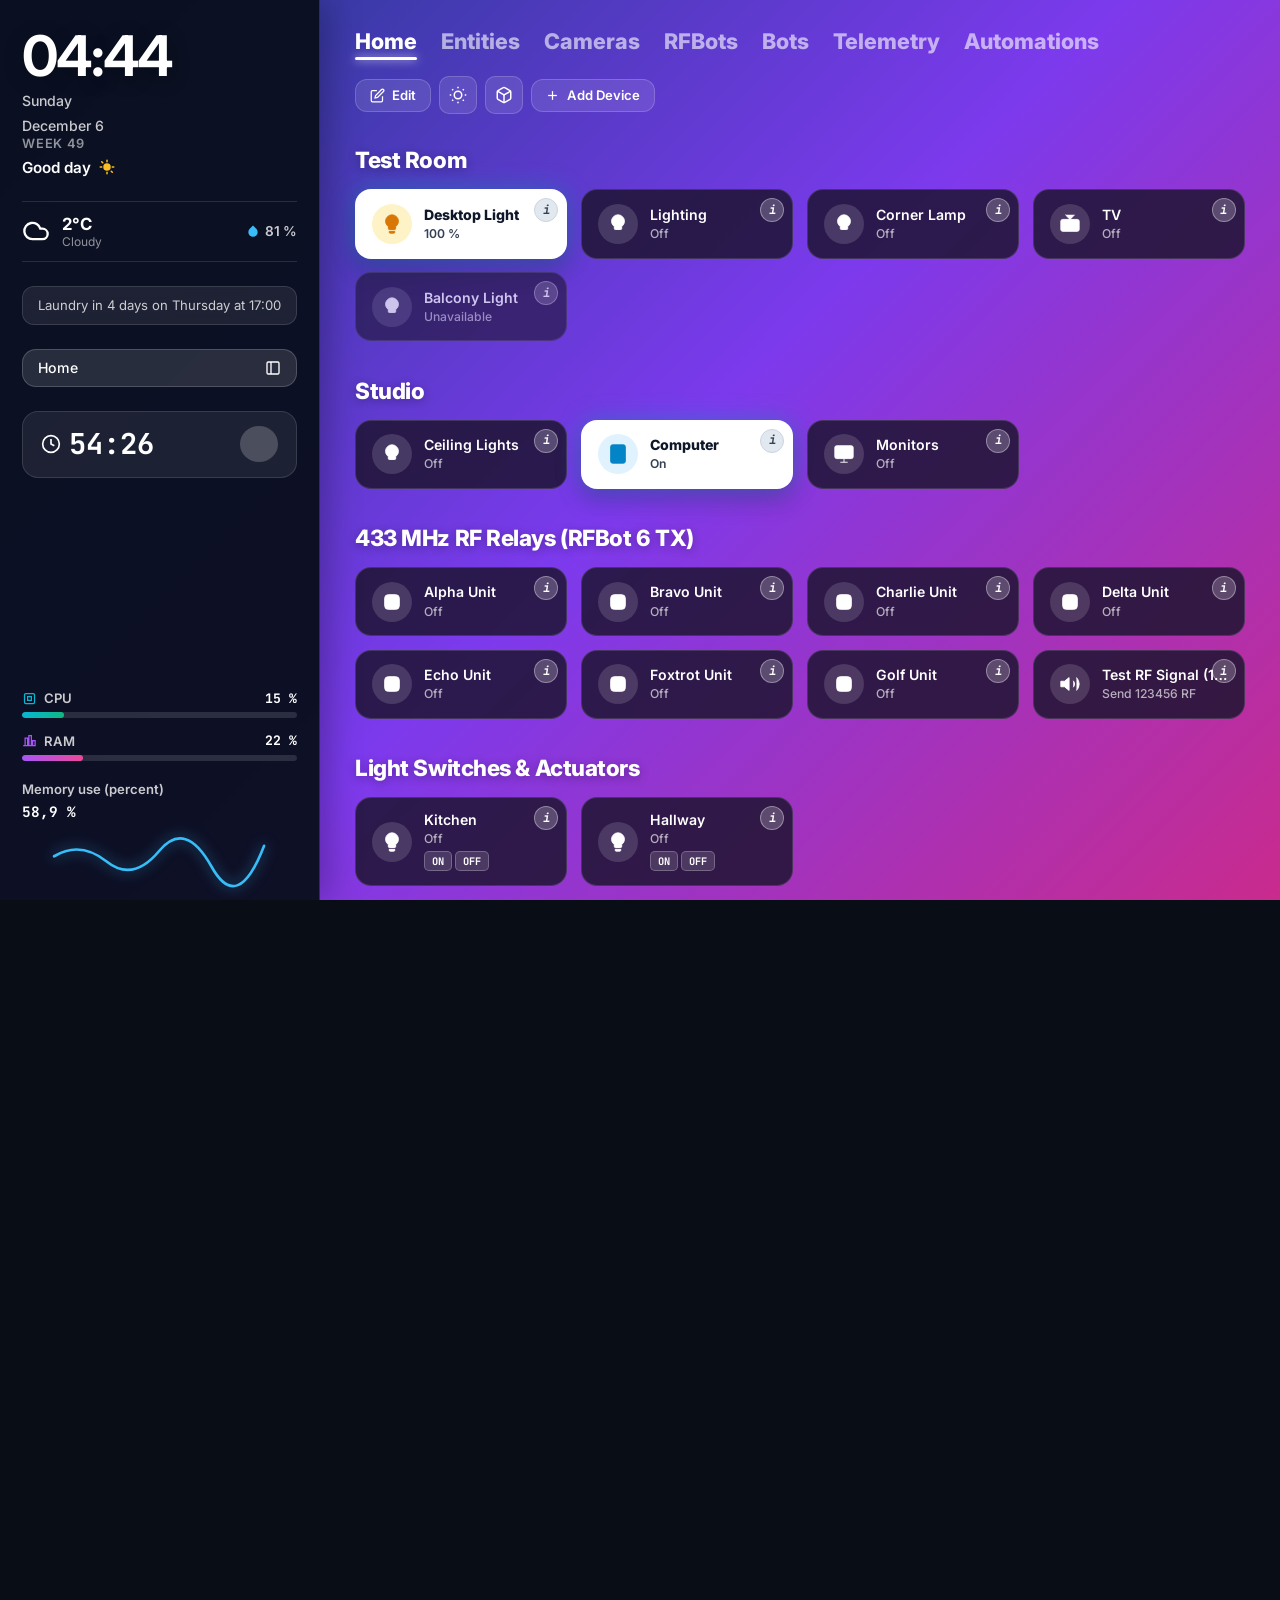
==== commit 053d0e6b: "feat: implement core fleet management infrastructure including web server, environment services, and" ====
--- a/fleethub/web/public/index.html
+++ b/fleethub/web/public/index.html
@@ -699,6 +699,81 @@
       transform-origin: center; pointer-events: none;
     }
 
+    /* FleetFlow Visual Automation Builder Styles */
+    .flow-container {
+      display: flex; gap: 1rem; min-height: 620px;
+      background: rgba(8, 14, 28, 0.78); border: 1px solid rgba(0, 212, 255, 0.2);
+      border-radius: 16px; padding: 1.2rem; backdrop-filter: blur(16px);
+      box-shadow: 0 10px 30px rgba(0, 0, 0, 0.4); margin-bottom: 1.5rem;
+    }
+    .flow-sidebar {
+      width: 250px; flex-shrink: 0; display: flex; flex-direction: column; gap: 1rem;
+      border-right: 1px solid rgba(255, 255, 255, 0.08); padding-right: 1rem;
+    }
+    .flow-category-title {
+      font-size: 0.72rem; text-transform: uppercase; letter-spacing: 0.1em;
+      color: var(--text-muted); font-weight: 700; margin-bottom: 0.45rem;
+    }
+    .flow-palette-item {
+      display: flex; align-items: center; justify-content: space-between;
+      padding: 0.55rem 0.8rem; border-radius: 8px;
+      background: rgba(255, 255, 255, 0.04); border: 1px solid rgba(255, 255, 255, 0.08);
+      color: #fff; font-size: 0.8rem; font-weight: 600; cursor: pointer;
+      transition: all 0.2s ease; user-select: none; margin-bottom: 0.35rem;
+    }
+    .flow-palette-item:hover {
+      background: rgba(0, 212, 255, 0.15); border-color: var(--accent-cyan);
+      transform: translateX(3px);
+    }
+    .flow-canvas-wrap {
+      flex: 1; position: relative; min-height: 590px;
+      background: radial-gradient(circle at center, rgba(14, 28, 55, 0.5) 0%, rgba(3, 7, 18, 0.95) 100%);
+      border: 1px solid rgba(255, 255, 255, 0.08); border-radius: 12px;
+      overflow: hidden; user-select: none;
+    }
+    .flow-svg-layer {
+      position: absolute; inset: 0; width: 100%; height: 100%; pointer-events: none; z-index: 2;
+    }
+    .flow-node {
+      position: absolute; z-index: 5;
+      background: rgba(13, 22, 44, 0.92); border: 1px solid rgba(0, 212, 255, 0.4);
+      border-radius: 12px; width: 230px; box-shadow: 0 8px 24px rgba(0, 0, 0, 0.6);
+      cursor: grab; display: flex; flex-direction: column;
+      transition: box-shadow 0.2s, border-color 0.2s;
+    }
+    .flow-node:active { cursor: grabbing; }
+    .flow-node.selected {
+      border-color: var(--accent-cyan);
+      box-shadow: 0 0 20px rgba(0, 212, 255, 0.5);
+    }
+    .flow-node-header {
+      padding: 0.55rem 0.8rem; border-bottom: 1px solid rgba(255, 255, 255, 0.08);
+      display: flex; align-items: center; justify-content: space-between;
+      border-top-left-radius: 11px; border-top-right-radius: 11px;
+    }
+    .flow-node-body {
+      padding: 0.65rem 0.8rem; display: flex; flex-direction: column; gap: 0.45rem;
+      font-size: 0.78rem; color: #cbd5e1;
+    }
+    .flow-port {
+      width: 14px; height: 14px; border-radius: 50%;
+      background: #030712; border: 2px solid var(--accent-cyan);
+      position: absolute; top: 50%; transform: translateY(-50%);
+      cursor: crosshair; z-index: 10; transition: all 0.2s;
+    }
+    .flow-port:hover { transform: translateY(-50%) scale(1.35); background: var(--accent-cyan); }
+    .flow-port-in { left: -7px; }
+    .flow-port-out { right: -7px; }
+    .flow-wire {
+      fill: none; stroke: var(--accent-cyan); stroke-width: 2.5;
+      stroke-dasharray: 6 3; cursor: pointer; pointer-events: stroke;
+    }
+    .flow-wire:hover { stroke: #f43f5e; stroke-width: 3.5; }
+    .flow-wire.firing {
+      stroke: #00e5a0 !important; stroke-width: 3.5 !important; stroke-dasharray: none !important;
+      filter: drop-shadow(0 0 8px #00e5a0);
+    }
+
     /* ═══════════════════════════════════════════
        TELEMETRY PING APP, PLOTS & RF LOGS
     ═══════════════════════════════════════════ */
@@ -1002,6 +1077,7 @@
         <div class="nav-tab-item" onclick="switchNavTab('rfbots', this)">RFBots</div>
         <div class="nav-tab-item" onclick="switchNavTab('bots', this)">Bots</div>
         <div class="nav-tab-item" onclick="switchNavTab('telemetry', this)">Telemetry</div>
+        <div class="nav-tab-item" onclick="switchNavTab('automations', this)">Automations</div>
       </div>
 
       <div class="header-controls">
@@ -1880,13 +1956,11 @@
             </div>
 
             <!-- FleetHub Daemon (Mothership Coordinator) -->
-            <div class="mesh-node" id="node-fleethub" style="left: 450px; top: 310px; border-color:var(--accent-cyan); background:rgba(10,30,65,0.9);">
-              <div class="mesh-node-header">
+            <div class="mesh-node" id="node-fleethub" style="left: 450px; top: 310px; border-color:var(--accent-cyan); background:rgba(10,30,65,0.9); min-width:140px;">
+              <div class="mesh-node-header" style="justify-content:center; gap:0.5rem;">
                 <span class="mesh-node-title" style="color:var(--accent-cyan);">FleetHub Daemon</span>
                 <span class="status-dot" style="width:7px;height:7px;border-radius:50%;background:var(--accent-cyan);box-shadow:0 0 8px var(--accent-cyan);"></span>
               </div>
-              <div class="mesh-node-ip">Go Runtime &bull; Port 8126</div>
-              <div class="mesh-node-role" style="color:#fff;">Rule Engine &amp; SQLite Relay</div>
             </div>
           </div>
 
@@ -2002,9 +2076,148 @@
 
       <!-- 4. Signal Frequency Aggregates -->
       <section class="dashboard-section" style="margin-top:1.5rem;">
-        <div class="section-title">Signal Frequency Aggregates</div>
-        <div id="telemetry-counts-grid" class="tiles-grid" style="grid-template-columns: repeat(auto-fill, minmax(220px, 1fr));">
-          <!-- Dynamically populated signal aggregates -->
+        <div class="mesh-toolbar" style="margin-bottom:0.75rem; flex-wrap:wrap; gap:0.6rem;">
+          <div style="display:flex; align-items:center; gap:0.75rem; flex-wrap:wrap;">
+            <span style="font-weight:700; font-size:1.05rem; color:#fff;">Signal Frequency Aggregates</span>
+            <span class="mesh-channel-badge" id="agg-summary-badge">Loading...</span>
+          </div>
+          <div style="display:flex; align-items:center; gap:0.5rem; flex-wrap:wrap;">
+            <input type="text" id="agg-search-input" placeholder="Search Code / Hex..." oninput="filterAggregatesTable()" style="padding:0.35rem 0.6rem; border-radius:6px; background:rgba(0,0,0,0.4); border:1px solid rgba(255,255,255,0.15); color:#fff; font-size:0.8rem; font-family:'JetBrains Mono',monospace; width:170px;">
+            <button class="btn-sm btn-secondary" onclick="toggleNoiseFilter()" id="agg-noise-filter-btn" title="Toggle filtering of 1-hit noise signals">
+              Filter Noise: ON (Hits &ge; 2)
+            </button>
+            <button class="btn-sm btn-secondary" onclick="purgeEphemeralNoise()" title="Purge 1-hit noise signals from SQLite database">
+              Purge Ephemeral Noise
+            </button>
+            <button class="btn-sm btn-secondary" onclick="clearRFEventsLog()" title="Clear all stored RF events history">
+              Clear RF Events
+            </button>
+          </div>
+        </div>
+
+        <div class="table-container" style="max-height: 380px; overflow-y: auto;">
+          <table class="data-table">
+            <thead>
+              <tr>
+                <th>Code (Dec)</th>
+                <th>Hex</th>
+                <th>Total Hits</th>
+                <th>First Captured</th>
+                <th>Last Seen</th>
+                <th>Classification</th>
+                <th>Actions</th>
+              </tr>
+            </thead>
+            <tbody id="telemetry-counts-tbody">
+              <tr><td colspan="7" style="text-align:center; padding:1.2rem; color:var(--text-muted);">Loading signal aggregates...</td></tr>
+            </tbody>
+          </table>
+        </div>
+      </section>
+    </div>
+
+    <!-- SECTION: AUTOMATIONS TAB (FLEETFLOW DRAG-AND-DROP BUILDER) -->
+    <div id="tab-sec-automations" style="display: none;">
+      <section class="dashboard-section">
+        <div class="mesh-card" style="margin-bottom:1rem;">
+          <div class="mesh-toolbar" style="margin-bottom:0.75rem;">
+            <div>
+              <span style="font-weight:700; font-size:1.15rem; color:#fff;">FleetFlow Visual Automation Builder</span>
+              <div style="font-size:0.75rem; color:var(--text-muted); margin-top:0.2rem;">
+                Connect multi-condition triggers, logic gates, and device actuators. Drag nodes, link connection ports, and test execution.
+              </div>
+            </div>
+            <div style="display:flex; align-items:center; gap:0.6rem; flex-wrap:wrap;">
+              <span class="mesh-channel-badge" id="flow-status-badge" style="color:var(--accent-green); border-color:rgba(16,185,129,0.3);">READY</span>
+              <button class="btn-sm btn-secondary" onclick="loadSampleRainFlow()" title="Load sample: If Rain AND Sun Down -> WLED Pink and Chime">
+                Load Rain &amp; Sunset Example
+              </button>
+              <button class="btn-sm" onclick="testSimulateFlow()" id="flow-test-btn" title="Simulate execution flow through connecting wires">
+                Simulate / Test Flow
+              </button>
+              <button class="btn-sm btn-secondary" onclick="saveFleetFlowRule()" title="Save current flow graph to FleetHub Rules">
+                Save Automation
+              </button>
+              <button class="btn-sm btn-secondary" onclick="clearFlowCanvas()" title="Clear flow canvas">
+                Clear Canvas
+              </button>
+            </div>
+          </div>
+
+          <div class="flow-container">
+            <!-- Left Node Palette -->
+            <div class="flow-sidebar">
+              <div>
+                <div class="flow-category-title">1. Triggers</div>
+                <div class="flow-palette-item" onclick="addFlowNode('rf_sensor')">
+                  <span>RF Sensor Trigger</span>
+                  <span style="color:var(--accent-cyan); font-size:0.75rem;">+ Add</span>
+                </div>
+                <div class="flow-palette-item" onclick="addFlowNode('weather')">
+                  <span>Weather Condition</span>
+                  <span style="color:var(--accent-cyan); font-size:0.75rem;">+ Add</span>
+                </div>
+                <div class="flow-palette-item" onclick="addFlowNode('sun')">
+                  <span>Sun Position</span>
+                  <span style="color:var(--accent-cyan); font-size:0.75rem;">+ Add</span>
+                </div>
+                <div class="flow-palette-item" onclick="addFlowNode('timer')">
+                  <span>Schedule / Timer</span>
+                  <span style="color:var(--accent-cyan); font-size:0.75rem;">+ Add</span>
+                </div>
+              </div>
+
+              <div>
+                <div class="flow-category-title">2. Logic Gates</div>
+                <div class="flow-palette-item" onclick="addFlowNode('logic_and')">
+                  <span>AND Logic Gate</span>
+                  <span style="color:var(--accent-amber); font-size:0.75rem;">+ Add</span>
+                </div>
+                <div class="flow-palette-item" onclick="addFlowNode('logic_or')">
+                  <span>OR Logic Gate</span>
+                  <span style="color:var(--accent-amber); font-size:0.75rem;">+ Add</span>
+                </div>
+                <div class="flow-palette-item" onclick="addFlowNode('delay')">
+                  <span>Delay / Debounce</span>
+                  <span style="color:var(--accent-amber); font-size:0.75rem;">+ Add</span>
+                </div>
+              </div>
+
+              <div>
+                <div class="flow-category-title">3. Actuators</div>
+                <div class="flow-palette-item" onclick="addFlowNode('wled')">
+                  <span>WLED Light Strip</span>
+                  <span style="color:#f43f5e; font-size:0.75rem;">+ Add</span>
+                </div>
+                <div class="flow-palette-item" onclick="addFlowNode('speakerbot')">
+                  <span>SpeakerBot Tone</span>
+                  <span style="color:var(--accent-purple); font-size:0.75rem;">+ Add</span>
+                </div>
+                <div class="flow-palette-item" onclick="addFlowNode('bot_action')">
+                  <span>Robot Servo Action</span>
+                  <span style="color:var(--accent-green); font-size:0.75rem;">+ Add</span>
+                </div>
+                <div class="flow-palette-item" onclick="addFlowNode('rf_send')">
+                  <span>RF Transmit Pulse</span>
+                  <span style="color:var(--accent-cyan); font-size:0.75rem;">+ Add</span>
+                </div>
+              </div>
+            </div>
+
+            <!-- Central Canvas -->
+            <div class="flow-canvas-wrap" id="flow-canvas-container">
+              <svg class="flow-svg-layer" id="flow-svg-layer">
+                <defs>
+                  <filter id="flow-wire-glow" x="-20%" y="-20%" width="140%" height="140%">
+                    <feGaussianBlur stdDeviation="2.5" result="blur" />
+                    <feComposite in="SourceGraphic" in2="blur" operator="over"/>
+                  </filter>
+                </defs>
+                <g id="flow-wires-group"></g>
+              </svg>
+              <div id="flow-nodes-layer" style="position:absolute; inset:0; width:100%; height:100%;"></div>
+            </div>
+          </div>
         </div>
       </section>
     </div>
@@ -2352,7 +2565,7 @@
   window.switchNavTab = function(tabName, el) {
     document.querySelectorAll('.nav-tab-item').forEach(function(t) { t.classList.remove('active'); });
     if (el) el.classList.add('active');
-    var tabs = ['home', 'entities', 'cameras', 'rfbots', 'bots', 'telemetry'];
+    var tabs = ['home', 'entities', 'cameras', 'rfbots', 'bots', 'telemetry', 'automations'];
     tabs.forEach(function(t) {
       var sec = document.getElementById('tab-sec-' + t);
       if (sec) sec.style.display = (t === tabName) ? 'block' : 'none';
@@ -2363,6 +2576,8 @@
       if (typeof window.refreshTelemetryView === 'function') window.refreshTelemetryView();
     } else if (tabName === 'cameras') {
       if (typeof window.refreshCameraGridView === 'function') window.refreshCameraGridView();
+    } else if (tabName === 'automations') {
+      if (typeof window.initFleetFlowView === 'function') window.initFleetFlowView();
     }
   };
 
@@ -3741,29 +3956,112 @@
         }
       }
 
-      // Render signal aggregates
-      var countsGrid = document.getElementById('telemetry-counts-grid');
-      if (countsGrid && aggs && aggs.length > 0) {
-        countsGrid.innerHTML = aggs.map(function(a) {
-          var hex = '0x' + (a.code || 0).toString(16).toUpperCase();
-          return `
-            <div class="dash-tile state-off" style="min-height:68px; cursor:default;">
-              <div class="tile-icon-badge accent-cyan">
-                <svg class="tile-icon-svg" viewBox="0 0 24 24"><path d="M12 2v20M17 5H9.5a3.5 3.5 0 0 0 0 7h5a3.5 3.5 0 0 1 0 7H6"/></svg>
-              </div>
-              <div class="tile-info">
-                <div class="tile-title" style="font-size:0.92rem;">Code ${a.code} (${hex})</div>
-                <div class="tile-sub" style="font-family:'JetBrains Mono',monospace;">${a.total_count} receptions &bull; Last: ${new Date(a.last_seen).toLocaleTimeString()}</div>
-              </div>
-            </div>`;
-        }).join('');
-      }
+      // Render signal aggregates into compact table
+      window._cachedRFAggregates = aggs || [];
+      renderAggregatesTable(window._cachedRFAggregates);
 
       if (showToast) {
         window.showTileInfo(null, 'RF Logs Refreshed', 'Successfully loaded recent RF signal events from SQLite.');
       }
     } catch(e){}
   }
+
+  window._noiseFilterActive = true;
+  window._aggSearchQuery = '';
+
+  function renderAggregatesTable(aggs) {
+    var tbody = document.getElementById('telemetry-counts-tbody');
+    var badge = document.getElementById('agg-summary-badge');
+    if (!tbody) return;
+
+    if (!aggs || aggs.length === 0) {
+      tbody.innerHTML = '<tr><td colspan="7" style="text-align:center; padding:1.2rem; color:var(--text-muted);">No signals recorded in database.</td></tr>';
+      if (badge) badge.textContent = '0 Signals Tracked';
+      return;
+    }
+
+    var q = (window._aggSearchQuery || '').toLowerCase().trim();
+    var filtered = aggs.filter(function(a) {
+      if (window._noiseFilterActive && a.total_count < 2) {
+        return false; // Filter out 1-hit ephemeral noise
+      }
+      if (q) {
+        var decStr = (a.code || '').toString();
+        var hexStr = '0x' + (a.code || 0).toString(16).toLowerCase();
+        if (!decStr.includes(q) && !hexStr.includes(q)) return false;
+      }
+      return true;
+    });
+
+    if (badge) {
+      badge.textContent = filtered.length + ' Displayed (' + aggs.length + ' Total in DB)';
+    }
+
+    if (filtered.length === 0) {
+      tbody.innerHTML = '<tr><td colspan="7" style="text-align:center; padding:1.2rem; color:var(--text-muted);">No signals matching current filter (Noise filter is ON). Click "Filter Noise" to show all.</td></tr>';
+      return;
+    }
+
+    tbody.innerHTML = filtered.map(function(a) {
+      var hex = '0x' + (a.code || 0).toString(16).toUpperCase();
+      var firstTime = a.first_seen ? new Date(a.first_seen).toLocaleTimeString() : '—';
+      var lastTime = a.last_seen ? new Date(a.last_seen).toLocaleTimeString() : '—';
+      var classification = a.total_count >= 10 ? '<span class="rule-pill-badge" style="border-color:rgba(0,229,160,0.3); color:#00e5a0; background:rgba(0,229,160,0.1);">Frequent</span>' : (a.total_count >= 2 ? '<span style="color:var(--accent-cyan);">Active Signal</span>' : '<span style="color:var(--text-muted);">Noise / 1-Hit</span>');
+      return `
+        <tr>
+          <td style="color:#fff; font-weight:700; font-family:'JetBrains Mono',monospace;">${a.code}</td>
+          <td><span class="code-hex-badge">${hex}</span></td>
+          <td style="font-weight:700; color:var(--accent-green);">${a.total_count}</td>
+          <td style="color:var(--text-muted); font-size:0.75rem;">${firstTime}</td>
+          <td style="color:#fff; font-size:0.75rem;">${lastTime}</td>
+          <td>${classification}</td>
+          <td>
+            <button class="btn-sm" style="padding:0.2rem 0.5rem; font-size:0.72rem;" onclick="triggerMeshTransmission(${a.code}, 24, 1, 185)">
+              Transmit
+            </button>
+          </td>
+        </tr>`;
+    }).join('');
+  }
+
+  window.toggleNoiseFilter = function() {
+    window._noiseFilterActive = !window._noiseFilterActive;
+    var btn = document.getElementById('agg-noise-filter-btn');
+    if (btn) {
+      btn.textContent = window._noiseFilterActive ? 'Filter Noise: ON (Hits >= 2)' : 'Filter Noise: OFF (Show All)';
+      btn.classList.toggle('btn-secondary', !window._noiseFilterActive);
+    }
+    renderAggregatesTable(window._cachedRFAggregates || []);
+  };
+
+  window.filterAggregatesTable = function() {
+    var input = document.getElementById('agg-search-input');
+    window._aggSearchQuery = input ? input.value : '';
+    renderAggregatesTable(window._cachedRFAggregates || []);
+  };
+
+  window.purgeEphemeralNoise = async function() {
+    if (!confirm('Purge all 1-hit ephemeral noise signals from database?')) return;
+    try {
+      var res = await fetch('/api/telemetry/rf_aggregates/purge?min_hits=2', { method: 'POST' });
+      var data = await res.json();
+      window.showTileInfo(null, 'Noise Purged', 'Deleted ' + (data.deleted_count || 0) + ' ephemeral noise codes from database.');
+      fetchRFLogs();
+    } catch(e) {
+      alert('Failed to purge noise: ' + e);
+    }
+  };
+
+  window.clearRFEventsLog = async function() {
+    if (!confirm('Clear all historic RF event log records from database?')) return;
+    try {
+      await fetch('/api/telemetry/rf_events/clear', { method: 'DELETE' });
+      window.showTileInfo(null, 'Logs Cleared', 'Historic RF events table cleared.');
+      fetchRFLogs();
+    } catch(e) {
+      alert('Failed to clear event logs: ' + e);
+    }
+  };
 
   function appendRFLogRow(item) {
     var tbody = document.getElementById('telemetry-rf-tbody');
@@ -3792,8 +4090,413 @@
 
     tbody.insertBefore(tr, tbody.firstChild);
     setTimeout(function() { tr.style.background = ''; }, 1200);
-    if (tbody.children.length > 50) tbody.removeChild(tbody.lastChild);
+    // Hard limit in-DOM rows to 50 to prevent client memory growth
+    while (tbody.children.length > 50) {
+      tbody.removeChild(tbody.lastChild);
+    }
   }
+
+  /* ═════════════════════════════════════════════════════════════════════════
+     FLEETFLOW DRAG-AND-DROP VISUAL AUTOMATION BUILDER ENGINE
+  ═════════════════════════════════════════════════════════════════════════ */
+  var flowNodes = [];
+  var flowWires = [];
+  var flowNodeIdCounter = 1;
+  var selectedOutputPort = null;
+  var flowDragTarget = null;
+  var flowDragOffset = { x: 0, y: 0 };
+
+  function updateFlowStatus(msg, color) {
+    var badge = document.getElementById('flow-status-badge');
+    if (badge) {
+      badge.textContent = msg;
+      if (color) {
+        badge.style.color = color;
+        badge.style.borderColor = color;
+      }
+    }
+  }
+
+  window.initFleetFlowView = function() {
+    if (flowNodes.length === 0) {
+      window.loadSampleRainFlow();
+    } else {
+      renderFlowNodes();
+      renderFlowWires();
+    }
+  };
+
+  window.clearFlowCanvas = function() {
+    flowNodes = [];
+    flowWires = [];
+    selectedOutputPort = null;
+    renderFlowNodes();
+    renderFlowWires();
+    updateFlowStatus('CANVAS CLEARED', '#38bdf8');
+  };
+
+  window.addFlowNode = function(type, x, y, customConfig) {
+    var defaultX = (x !== undefined) ? x : Math.floor(60 + Math.random() * 180);
+    var defaultY = (y !== undefined) ? y : Math.floor(40 + Math.random() * 220);
+
+    var id = 'node-' + (flowNodeIdCounter++);
+    var node = {
+      id: id,
+      type: type,
+      x: defaultX,
+      y: defaultY,
+      config: customConfig || {}
+    };
+
+    switch (type) {
+      case 'rf_sensor':
+        node.title = 'RF Sensor Trigger';
+        node.badge = 'TRIGGER';
+        node.badgeColor = '#00d4ff';
+        node.hasIn = false;
+        node.hasOut = true;
+        if (!node.config.code) node.config.code = 123456;
+        if (!node.config.label) node.config.label = 'Sensor Trigger (123456)';
+        break;
+      case 'weather':
+        node.title = 'Weather Condition';
+        node.badge = 'CONDITION';
+        node.badgeColor = '#38bdf8';
+        node.hasIn = false;
+        node.hasOut = true;
+        if (!node.config.operator) node.config.operator = 'is_raining';
+        if (!node.config.desc) node.config.desc = 'Active Rain / Precipitation';
+        break;
+      case 'sun':
+        node.title = 'Sun Position';
+        node.badge = 'SOLAR';
+        node.badgeColor = '#f59e0b';
+        node.hasIn = false;
+        node.hasOut = true;
+        if (!node.config.operator) node.config.operator = 'is_down';
+        if (!node.config.desc) node.config.desc = 'Sun Down (Below Horizon)';
+        break;
+      case 'timer':
+        node.title = 'Schedule / Timer';
+        node.badge = 'TRIGGER';
+        node.badgeColor = '#00d4ff';
+        node.hasIn = false;
+        node.hasOut = true;
+        if (!node.config.interval) node.config.interval = 'Every 15 mins';
+        break;
+      case 'logic_and':
+        node.title = 'AND Logic Gate';
+        node.badge = 'ALL TRUE';
+        node.badgeColor = '#f59e0b';
+        node.hasIn = true;
+        node.hasOut = true;
+        node.config.desc = 'Requires all inputs to pass';
+        break;
+      case 'logic_or':
+        node.title = 'OR Logic Gate';
+        node.badge = 'ANY TRUE';
+        node.badgeColor = '#f59e0b';
+        node.hasIn = true;
+        node.hasOut = true;
+        node.config.desc = 'Passes on any active input';
+        break;
+      case 'delay':
+        node.title = 'Delay / Debounce';
+        node.badge = 'COOLDOWN';
+        node.badgeColor = '#f59e0b';
+        node.hasIn = true;
+        node.hasOut = true;
+        if (!node.config.seconds) node.config.seconds = 5;
+        break;
+      case 'wled':
+        node.title = 'WLED Controller';
+        node.badge = 'ACTUATOR';
+        node.badgeColor = '#f43f5e';
+        node.hasIn = true;
+        node.hasOut = false;
+        if (!node.config.color) node.config.color = '#FF1493';
+        if (!node.config.label) node.config.label = 'Pink (#FF1493)';
+        if (!node.config.target) node.config.target = 'wled.local';
+        break;
+      case 'speakerbot':
+        node.title = 'SpeakerBot Chime';
+        node.badge = 'AUDIO';
+        node.badgeColor = '#c084fc';
+        node.hasIn = true;
+        node.hasOut = false;
+        if (!node.config.path) node.config.path = '/choola';
+        if (!node.config.target) node.config.target = 'speakerbot1.local';
+        break;
+      case 'bot_action':
+        node.title = 'Robot Servo Arm';
+        node.badge = 'SERVO';
+        node.badgeColor = '#00e5a0';
+        node.hasIn = true;
+        node.hasOut = false;
+        if (!node.config.path) node.config.path = '/s1on';
+        if (!node.config.target) node.config.target = 'simplebot1.local';
+        break;
+      case 'rf_send':
+        node.title = 'RF Transmitter Pulse';
+        node.badge = 'TX 433MHz';
+        node.badgeColor = '#00d4ff';
+        node.hasIn = true;
+        node.hasOut = false;
+        if (!node.config.code) node.config.code = 123456;
+        break;
+    }
+
+    flowNodes.push(node);
+    renderFlowNodes();
+    renderFlowWires();
+    return node;
+  };
+
+  function renderFlowNodes() {
+    var layer = document.getElementById('flow-nodes-layer');
+    if (!layer) return;
+
+    layer.innerHTML = flowNodes.map(function(n) {
+      var bodyContent = '';
+      if (n.type === 'rf_sensor') {
+        bodyContent = `<div>RF Code: <strong style="color:#fff;">${n.config.code}</strong></div><div style="color:var(--text-muted);font-size:0.72rem;">${n.config.label}</div>`;
+      } else if (n.type === 'weather') {
+        bodyContent = `<div>Condition: <strong style="color:#38bdf8;">${n.config.desc}</strong></div>`;
+      } else if (n.type === 'sun') {
+        bodyContent = `<div>Position: <strong style="color:#f59e0b;">${n.config.desc}</strong></div>`;
+      } else if (n.type === 'logic_and' || n.type === 'logic_or') {
+        bodyContent = `<div>Mode: <strong style="color:#fff;">${n.config.desc}</strong></div>`;
+      } else if (n.type === 'wled') {
+        bodyContent = `<div style="display:flex;align-items:center;gap:0.4rem;">Color: <span style="display:inline-block;width:12px;height:12px;border-radius:3px;background:${n.config.color};"></span> <strong style="color:#fff;">${n.config.label}</strong></div><div>Target: <span style="font-family:'JetBrains Mono',monospace;">${n.config.target}</span></div>`;
+      } else if (n.type === 'speakerbot') {
+        bodyContent = `<div>Tone: <strong style="color:#c084fc;">Audio Alert (${n.config.path})</strong></div><div>Target: <span style="font-family:'JetBrains Mono',monospace;">${n.config.target}</span></div>`;
+      } else if (n.type === 'bot_action') {
+        bodyContent = `<div>Action: <strong style="color:#00e5a0;">Servo (${n.config.path})</strong></div>`;
+      } else {
+        bodyContent = `<div>Active Block</div>`;
+      }
+
+      var portInHtml = n.hasIn ? `<div class="flow-port flow-port-in" data-node="${n.id}" data-type="in" onclick="handlePortClick(event, '${n.id}', 'in')" title="Connect input"></div>` : '';
+      var portOutHtml = n.hasOut ? `<div class="flow-port flow-port-out" data-node="${n.id}" data-type="out" onclick="handlePortClick(event, '${n.id}', 'out')" title="Connect output"></div>` : '';
+
+      return `
+        <div class="flow-node" id="${n.id}" style="left:${n.x}px; top:${n.y}px;" onmousedown="handleNodeMouseDown(event, '${n.id}')">
+          ${portInHtml}
+          ${portOutHtml}
+          <div class="flow-node-header" style="background:rgba(255,255,255,0.03);">
+            <span style="font-weight:700; color:#fff; font-size:0.8rem;">${n.title}</span>
+            <div style="display:flex; align-items:center; gap:0.4rem;">
+              <span class="mesh-channel-badge" style="color:${n.badgeColor}; border-color:${n.badgeColor}; font-size:0.65rem; padding:0.15rem 0.4rem;">${n.badge}</span>
+              <button onclick="deleteFlowNode('${n.id}', event)" style="background:none;border:none;color:var(--text-muted);cursor:pointer;font-size:0.85rem;" title="Delete node">✕</button>
+            </div>
+          </div>
+          <div class="flow-node-body">
+            ${bodyContent}
+          </div>
+        </div>`;
+    }).join('');
+  }
+
+  function renderFlowWires() {
+    var group = document.getElementById('flow-wires-group');
+    if (!group) return;
+
+    group.innerHTML = flowWires.map(function(w) {
+      var src = flowNodes.find(function(n){ return n.id === w.from; });
+      var dst = flowNodes.find(function(n){ return n.id === w.to; });
+      if (!src || !dst) return '';
+
+      var x1 = src.x + 230; // node width
+      var y1 = src.y + 40;  // approximate port vertical center
+      var x2 = dst.x;
+      var y2 = dst.y + 40;
+
+      var dx = Math.max(40, Math.abs(x2 - x1) * 0.45);
+      var d = `M ${x1} ${y1} C ${x1 + dx} ${y1}, ${x2 - dx} ${y2}, ${x2} ${y2}`;
+
+      return `<path class="flow-wire" id="${w.id}" d="${d}" onclick="deleteFlowWire('${w.id}')" title="Click to disconnect wire" />`;
+    }).join('');
+  }
+
+  window.handlePortClick = function(evt, nodeId, portType) {
+    evt.stopPropagation();
+    if (portType === 'out') {
+      selectedOutputPort = nodeId;
+      updateFlowStatus('PORT SELECTED: Click an Input port on another node to connect', '#00d4ff');
+    } else if (portType === 'in') {
+      if (selectedOutputPort && selectedOutputPort !== nodeId) {
+        window.connectFlowNodes(selectedOutputPort, nodeId);
+        selectedOutputPort = null;
+        updateFlowStatus('CONNECTED: Wire established', '#00e5a0');
+      } else {
+        updateFlowStatus('Please select an Output port first', '#f59e0b');
+      }
+    }
+  };
+
+  window.connectFlowNodes = function(fromId, toId) {
+    if (fromId === toId) return;
+    var exists = flowWires.some(function(w) { return w.from === fromId && w.to === toId; });
+    if (!exists) {
+      flowWires.push({ id: 'wire-' + Date.now() + '-' + Math.floor(Math.random()*1000), from: fromId, to: toId });
+      renderFlowWires();
+    }
+  };
+
+  window.deleteFlowNode = function(nodeId, evt) {
+    if (evt) evt.stopPropagation();
+    flowNodes = flowNodes.filter(function(n){ return n.id !== nodeId; });
+    flowWires = flowWires.filter(function(w){ return w.from !== nodeId && w.to !== nodeId; });
+    renderFlowNodes();
+    renderFlowWires();
+    updateFlowStatus('Node removed', '#f43f5e');
+  };
+
+  window.deleteFlowWire = function(wireId) {
+    flowWires = flowWires.filter(function(w){ return w.id !== wireId; });
+    renderFlowWires();
+    updateFlowStatus('Wire disconnected', '#f43f5e');
+  };
+
+  window.handleNodeMouseDown = function(evt, nodeId) {
+    if (evt.target.classList.contains('flow-port') || evt.target.tagName === 'BUTTON') return;
+    var node = flowNodes.find(function(n){ return n.id === nodeId; });
+    if (!node) return;
+
+    flowDragTarget = node;
+    flowDragOffset.x = evt.clientX - node.x;
+    flowDragOffset.y = evt.clientY - node.y;
+
+    var onMouseMove = function(moveEvt) {
+      if (!flowDragTarget) return;
+      flowDragTarget.x = Math.max(10, Math.min(1100, moveEvt.clientX - flowDragOffset.x));
+      flowDragTarget.y = Math.max(10, Math.min(650, moveEvt.clientY - flowDragOffset.y));
+      var el = document.getElementById(flowDragTarget.id);
+      if (el) {
+        el.style.left = flowDragTarget.x + 'px';
+        el.style.top = flowDragTarget.y + 'px';
+      }
+      renderFlowWires();
+    };
+
+    var onMouseUp = function() {
+      flowDragTarget = null;
+      document.removeEventListener('mousemove', onMouseMove);
+      document.removeEventListener('mouseup', onMouseUp);
+    };
+
+    document.addEventListener('mousemove', onMouseMove);
+    document.addEventListener('mouseup', onMouseUp);
+  };
+
+  window.loadSampleRainFlow = function() {
+    flowNodes = [];
+    flowWires = [];
+
+    var n1 = window.addFlowNode('rf_sensor', 40, 40, { code: 123456, label: 'Sensor Trigger (123456)' });
+    var n2 = window.addFlowNode('weather', 40, 200, { operator: 'is_raining', desc: 'Rain Detected (Open-Meteo)' });
+    var n3 = window.addFlowNode('sun', 40, 360, { operator: 'is_down', desc: 'Sun Down (Below Horizon)' });
+    var nAnd = window.addFlowNode('logic_and', 340, 195, { desc: 'All Conditions Active' });
+    var nWLED = window.addFlowNode('wled', 640, 105, { color: '#FF1493', label: 'Color: Deep Pink (#FF1493)', target: 'wled.local' });
+    var nSpk = window.addFlowNode('speakerbot', 640, 295, { path: '/choola', target: 'speakerbot1.local' });
+
+    window.connectFlowNodes(n1.id, nAnd.id);
+    window.connectFlowNodes(n2.id, nAnd.id);
+    window.connectFlowNodes(n3.id, nAnd.id);
+    window.connectFlowNodes(nAnd.id, nWLED.id);
+    window.connectFlowNodes(nAnd.id, nSpk.id);
+
+    updateFlowStatus('RAIN & SUNSET FLOW LOADED', '#00e5a0');
+  };
+
+  window.testSimulateFlow = async function() {
+    updateFlowStatus('SIMULATING EXECUTION...', '#f59e0b');
+    var svg = document.getElementById('flow-svg-layer');
+    if (svg) {
+      var paths = svg.querySelectorAll('.flow-wire');
+      paths.forEach(function(p) { p.classList.add('firing'); });
+      setTimeout(function() {
+        paths.forEach(function(p) { p.classList.remove('firing'); });
+      }, 1600);
+    }
+
+    try {
+      await fetch('/choola').catch(function(){});
+    } catch(e){}
+
+    setTimeout(function() {
+      updateFlowStatus('FLOW EXECUTED (WLED Pink + /choola Tone)', '#00e5a0');
+      window.showTileInfo(null, 'Automation Flow Executed', 'Triggered Rain + Sunset rule logic.\nActuators dispatched: WLED Pink (#FF1493) and SpeakerBot /choola.');
+    }, 800);
+  };
+
+  window.saveFleetFlowRule = async function() {
+    var triggerNode = flowNodes.find(function(n) { return n.type === 'rf_sensor'; });
+    var logicNode = flowNodes.find(function(n) { return n.type === 'logic_and' || n.type === 'logic_or'; });
+    var conditionNodes = flowNodes.filter(function(n) { return n.type === 'weather' || n.type === 'sun'; });
+    var actuatorNodes = flowNodes.filter(function(n) { return n.type === 'wled' || n.type === 'speakerbot' || n.type === 'bot_action'; });
+
+    var conditions = conditionNodes.map(function(cn) {
+      return {
+        type: cn.type === 'weather' ? 'weather' : 'sun_position',
+        operator: cn.config.operator || 'is_active',
+        value: cn.config.desc || ''
+      };
+    });
+
+    var actions = actuatorNodes.map(function(an) {
+      if (an.type === 'wled') {
+        return {
+          type: 'wled_color',
+          target: an.config.target || 'wled.local',
+          path: '/json/state',
+          payload: an.config.color || '#FF1493'
+        };
+      } else if (an.type === 'speakerbot') {
+        return {
+          type: 'speakerbot_play',
+          target: an.config.target || 'speakerbot1.local',
+          path: an.config.path || '/choola',
+          payload: ''
+        };
+      } else {
+        return {
+          type: 'http_get',
+          target: an.config.target || 'simplebot1.local',
+          path: an.config.path || '/s1on',
+          payload: ''
+        };
+      }
+    });
+
+    var rulePayload = {
+      id: 'fleetflow-' + Date.now(),
+      name: 'FleetFlow: Rain & Sunset to WLED Pink',
+      enabled: true,
+      trigger_type: 'rf_code',
+      trigger_code: (triggerNode && triggerNode.config.code) ? triggerNode.config.code : 123456,
+      logic_mode: (logicNode && logicNode.type === 'logic_or') ? 'OR' : 'AND',
+      conditions: conditions,
+      actions: actions,
+      cooldown_sec: 5,
+      canvas_data: JSON.stringify({ nodes: flowNodes, wires: flowWires })
+    };
+
+    try {
+      var res = await fetch('/api/rules', {
+        method: 'POST',
+        headers: { 'Content-Type': 'application/json' },
+        body: JSON.stringify(rulePayload)
+      });
+      if (res.ok) {
+        updateFlowStatus('AUTOMATION SAVED SUCCESSFULLY', '#00e5a0');
+        window.showTileInfo(null, 'Automation Saved', 'Successfully saved FleetFlow rule to FleetHub engine and persisted to fleethub_config.json.');
+        fetchStatus();
+      }
+    } catch(e) {
+      alert('Failed to save rule: ' + e);
+    }
+  };
 
   var camCanvas    = document.getElementById('esp32-cam-canvas');
   var camCanvasTab = document.getElementById('esp32-cam-canvas-tab');
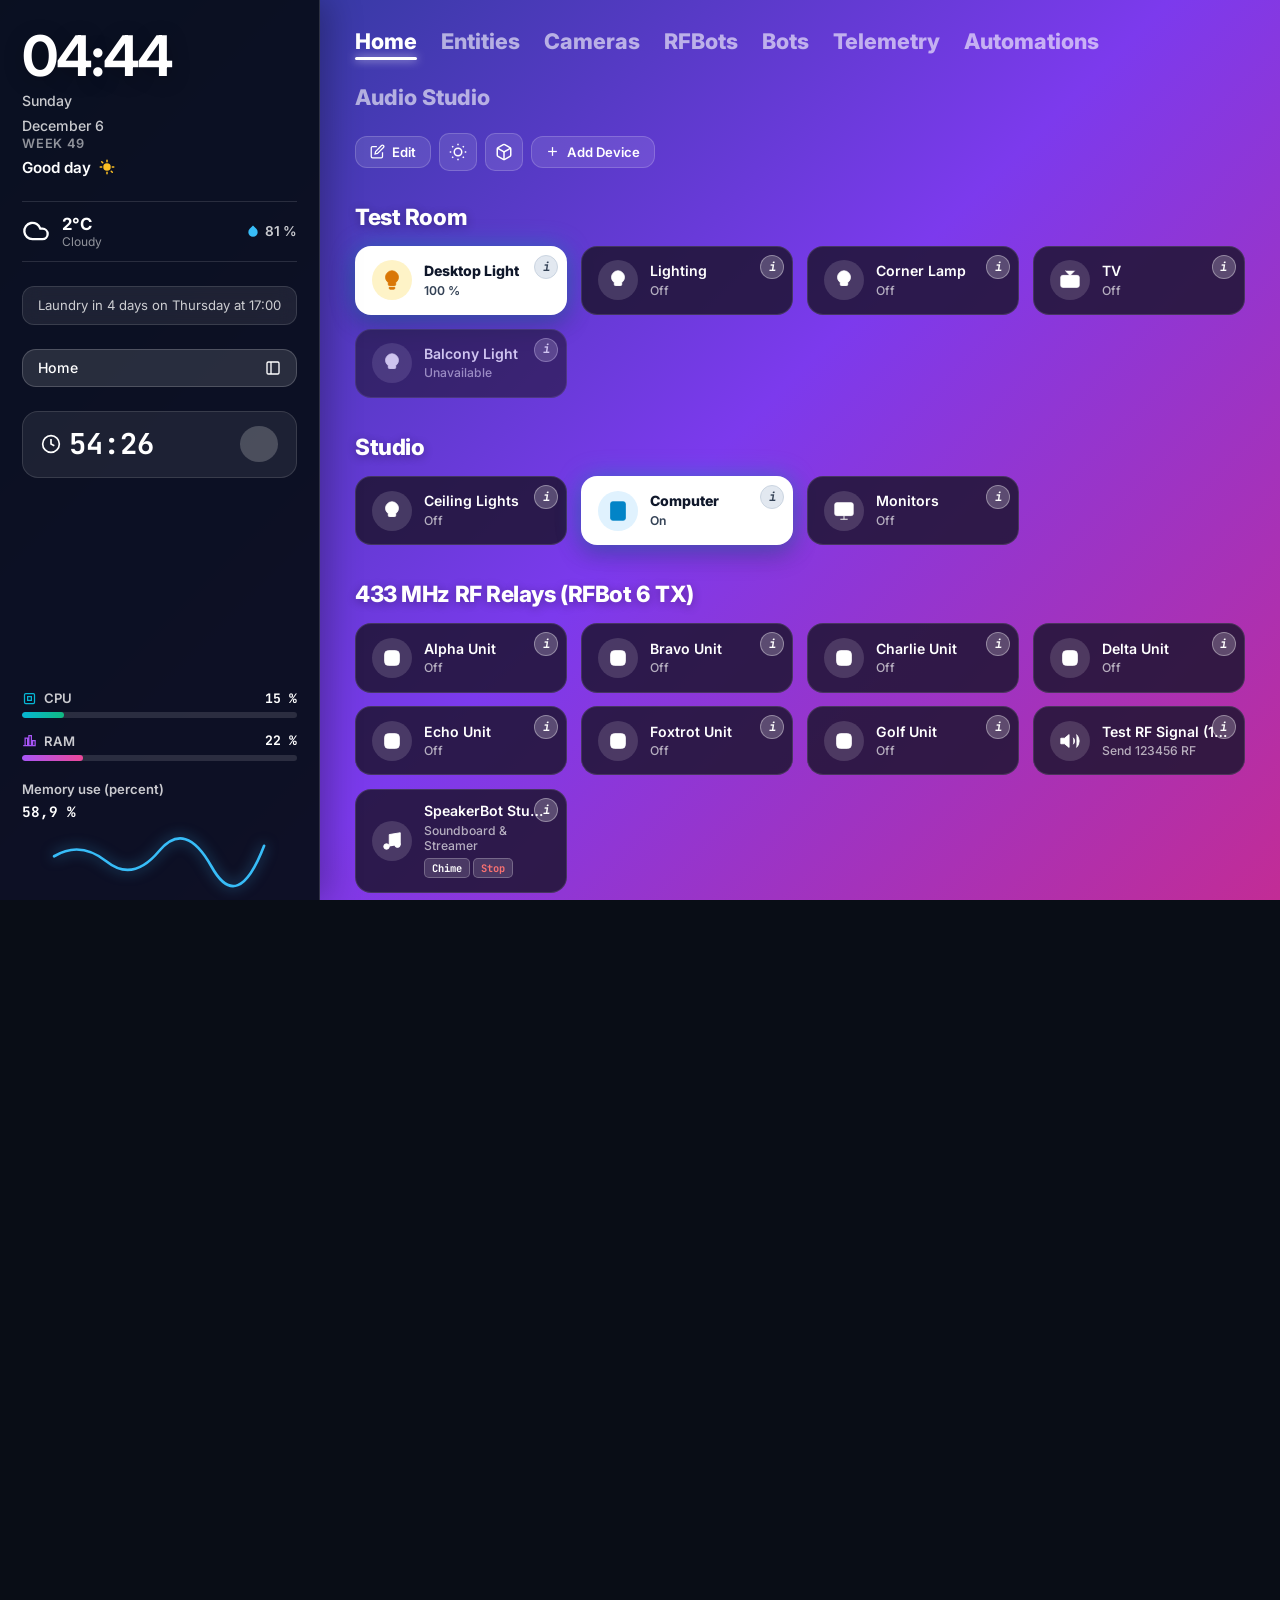
==== commit 34e53adc: "feat: implement rule engine with event processing, snooze management, and audio library support" ====
--- a/fleethub/web/public/index.html
+++ b/fleethub/web/public/index.html
@@ -968,6 +968,99 @@
     @keyframes hblink { 0%,100%{opacity:1} 50%{opacity:.2} }
     @keyframes hspin  { to{transform:rotate(360deg)} }
 
+    /* Audio Studio & Soundboard */
+    .btn-sound-tile {
+      display: flex;
+      flex-direction: column;
+      align-items: center;
+      justify-content: center;
+      background: rgba(255, 255, 255, 0.04);
+      border: 1px solid rgba(255, 255, 255, 0.12);
+      border-radius: 8px;
+      padding: 0.75rem 0.5rem;
+      cursor: pointer;
+      transition: all 0.2s ease;
+      color: #fff;
+      text-align: center;
+    }
+    .btn-sound-tile:hover {
+      background: rgba(168, 85, 247, 0.15);
+      border-color: #a855f7;
+      transform: translateY(-2px);
+      box-shadow: 0 4px 12px rgba(168, 85, 247, 0.25);
+    }
+    .btn-sound-name {
+      font-size: 0.88rem;
+      font-weight: 700;
+      letter-spacing: 0.5px;
+    }
+    .btn-sound-sub {
+      font-size: 0.68rem;
+      color: var(--text-muted);
+      margin-top: 2px;
+    }
+    .audio-card {
+      background: rgba(255, 255, 255, 0.03);
+      border: 1px solid rgba(255, 255, 255, 0.1);
+      border-radius: 8px;
+      padding: 0.85rem;
+      display: flex;
+      flex-direction: column;
+      gap: 0.5rem;
+      transition: border-color 0.2s;
+    }
+    .audio-card:hover {
+      border-color: rgba(168, 85, 247, 0.4);
+    }
+    .audio-card-header {
+      display: flex;
+      justify-content: space-between;
+      align-items: flex-start;
+      gap: 0.5rem;
+    }
+    .audio-card-title {
+      font-size: 0.85rem;
+      font-weight: 700;
+      color: #fff;
+      word-break: break-word;
+    }
+    .audio-meta-pills {
+      display: flex;
+      gap: 0.35rem;
+      flex-wrap: wrap;
+    }
+    .audio-pill {
+      font-family: 'JetBrains Mono', monospace;
+      font-size: 0.68rem;
+      padding: 2px 6px;
+      border-radius: 4px;
+      background: rgba(255, 255, 255, 0.06);
+      color: var(--text-muted);
+    }
+    .audio-pill.accent {
+      background: rgba(168, 85, 247, 0.15);
+      color: #c084fc;
+      border: 1px solid rgba(168, 85, 247, 0.3);
+    }
+    .audio-card-actions {
+      display: flex;
+      gap: 0.4rem;
+      margin-top: auto;
+      padding-top: 0.3rem;
+    }
+    .audio-drop-area {
+      border: 2px dashed rgba(168, 85, 247, 0.35);
+      background: rgba(168, 85, 247, 0.04);
+      border-radius: 8px;
+      padding: 1.5rem;
+      text-align: center;
+      transition: all 0.2s;
+    }
+    .audio-drop-area:hover, .audio-drop-area.dragover {
+      border-color: #a855f7;
+      background: rgba(168, 85, 247, 0.08);
+    }
+
     @media (max-width: 1024px) {
       #view-list { flex-direction: column; }
       #sidebar { width: 100%; height: auto; position: relative; border-right: none; border-bottom: 1px solid var(--sidebar-border); }
@@ -1078,6 +1171,7 @@
         <div class="nav-tab-item" onclick="switchNavTab('bots', this)">Bots</div>
         <div class="nav-tab-item" onclick="switchNavTab('telemetry', this)">Telemetry</div>
         <div class="nav-tab-item" onclick="switchNavTab('automations', this)">Automations</div>
+        <div class="nav-tab-item" onclick="switchNavTab('audio', this)" id="nav-tab-audio">Audio Studio</div>
       </div>
 
       <div class="header-controls">
@@ -1323,6 +1417,23 @@
               <div class="tile-sub">Send 123456 RF</div>
             </div>
             <button class="tile-info-btn" onclick="showTileInfo(event, 'Test RF 123456', 'Transmits 433 MHz RF Code 123456 via RFBot 6 Gateway.\nTriggers Rule #1 to play audio alert (/choola) on SpeakerBot 1.\nProtocol: 1 (24-bit, 185µs pulse)')"><i>i</i></button>
+          </div>
+
+          <!-- SpeakerBot Audio Studio Quick Tile -->
+          <div class="dash-tile state-off" id="tile-speakerbot-studio" onclick="switchNavTab('audio', document.getElementById('nav-tab-audio'))">
+            <div class="tile-edit-handle" onclick="editTileLabel(event, this)">Pencil</div>
+            <div class="tile-icon-badge accent-purple">
+              <svg class="tile-icon-svg" viewBox="0 0 24 24"><path d="M9 18V5l12-2v13"/><circle cx="6" cy="18" r="3"/><circle cx="18" cy="16" r="3"/></svg>
+            </div>
+            <div class="tile-info">
+              <div class="tile-title">SpeakerBot Studio</div>
+              <div class="tile-sub">Soundboard &amp; Streamer</div>
+              <div class="tile-sub-actions" onclick="event.stopPropagation()">
+                <button class="btn-micro" onclick="playLibrarySound('choola'); event.stopPropagation();">Chime</button>
+                <button class="btn-micro" onclick="triggerAudioStop(); event.stopPropagation();" style="color:#f87171;">Stop</button>
+              </div>
+            </div>
+            <button class="tile-info-btn" onclick="showTileInfo(event, 'SpeakerBot Audio Studio', 'SpeakerBot 1 Chunk Streamer & Soundboard\nTarget: speakerbot1.local (10.0.0.40)\nSupports 16kHz PCM streaming & 7 hardware sounds')"><i>i</i></button>
           </div>
 
         </div>
@@ -2218,6 +2329,173 @@
               <div id="flow-nodes-layer" style="position:absolute; inset:0; width:100%; height:100%;"></div>
             </div>
           </div>
+        </div>
+      </section>
+    </div>
+
+    <!-- SECTION: AUDIO STUDIO TAB (SPEAKERBOT CHUNK STREAMING & SOUND LIBRARY) -->
+    <div id="tab-sec-audio" style="display: none;">
+      <section class="dashboard-section">
+        <div class="mesh-card" style="margin-bottom: 1.25rem;">
+          <div class="mesh-toolbar" style="margin-bottom: 1rem; flex-wrap: wrap; gap: 0.75rem;">
+            <div>
+              <span style="font-weight: 700; font-size: 1.25rem; color: #fff;">SpeakerBot Audio Studio</span>
+              <div style="font-size: 0.75rem; color: var(--text-muted); margin-top: 0.2rem;">
+                Mothership audio pre-conversion and chunk streaming engine with backpressure pacing.
+              </div>
+            </div>
+            <div style="display: flex; align-items: center; gap: 0.6rem; flex-wrap: wrap;">
+              <span class="mesh-channel-badge" id="audio-bot-status-badge" style="background: rgba(192, 132, 252, 0.15); border-color: #c084fc; color: #c084fc;">
+                Target: speakerbot1.local (10.0.0.40)
+              </span>
+              <button class="btn-sm" onclick="triggerAudioStop()" style="background: rgba(239, 68, 68, 0.25); border-color: #ef4444; color: #fca5a5; font-weight: 700;">
+                STOP / SILENCE
+              </button>
+            </div>
+          </div>
+
+          <!-- Controls Bar -->
+          <div style="display: flex; gap: 1rem; align-items: center; background: rgba(0,0,0,0.3); border: 1px solid rgba(255,255,255,0.08); border-radius: 8px; padding: 0.75rem 1rem; margin-bottom: 1.25rem; flex-wrap: wrap;">
+            <div style="display: flex; align-items: center; gap: 0.5rem;">
+              <span style="font-size: 0.8rem; color: var(--text-muted); font-weight: 600;">Volume Headroom:</span>
+              <input type="range" id="audio-volume-slider" min="0.1" max="1.0" step="0.05" value="0.8" oninput="updateAudioVolumeLabel(this.value)" style="width: 120px; accent-color: #a855f7;">
+              <span id="audio-volume-label" style="font-family: 'JetBrains Mono', monospace; font-size: 0.8rem; color: #fff; min-width: 80px;">80% (-2dB)</span>
+            </div>
+
+            <div style="display: flex; align-items: center; gap: 0.5rem;">
+              <label style="display: flex; align-items: center; gap: 0.4rem; font-size: 0.8rem; color: #fff; cursor: pointer;">
+                <input type="checkbox" id="audio-interrupt-check" checked style="accent-color: #a855f7;">
+                Preempt Playing Audio
+              </label>
+            </div>
+
+            <div style="margin-left: auto; display: flex; align-items: center; gap: 0.5rem;">
+              <button class="btn-sm btn-secondary" onclick="refreshAudioStudioView()">Refresh Library</button>
+            </div>
+          </div>
+
+          <!-- Active Streaming Monitor -->
+          <div id="audio-stream-monitor" style="display: none; background: rgba(168, 85, 247, 0.1); border: 1px solid rgba(168, 85, 247, 0.3); border-radius: 8px; padding: 0.8rem 1rem; margin-bottom: 1.25rem;">
+            <div style="display: flex; justify-content: space-between; align-items: center; margin-bottom: 0.5rem;">
+              <div style="display: flex; align-items: center; gap: 0.6rem;">
+                <span style="display: inline-block; width: 8px; height: 8px; border-radius: 50%; background: #a855f7; box-shadow: 0 0 8px #a855f7;"></span>
+                <span id="audio-monitor-title" style="font-size: 0.85rem; font-weight: 700; color: #fff;">Streaming to SpeakerBot</span>
+              </div>
+              <span id="audio-monitor-chunk" style="font-family: 'JetBrains Mono', monospace; font-size: 0.8rem; color: #c084fc;">Chunk 0 / 0 (0%)</span>
+            </div>
+            <div style="background: rgba(0,0,0,0.5); border-radius: 4px; height: 6px; overflow: hidden; margin-bottom: 0.4rem;">
+              <div id="audio-monitor-bar" style="width: 0%; height: 100%; background: linear-gradient(90deg, #a855f7, #06b6d4); transition: width 0.3s ease;"></div>
+            </div>
+          </div>
+
+          <!-- Section 1: Onboard Hardware Sounds -->
+          <div style="margin-bottom: 1.5rem;">
+            <div style="font-size: 0.9rem; font-weight: 700; color: #fff; margin-bottom: 0.4rem;">
+              SpeakerBot Hardware Onboard Sounds (Stored in Device ROM)
+            </div>
+            <div style="font-size: 0.72rem; color: var(--text-muted); margin-bottom: 0.75rem;">
+              Instant hardware sounds preprogrammed into SpeakerBot firmware. Triggers with zero network latency.
+            </div>
+            <div style="display: grid; grid-template-columns: repeat(auto-fill, minmax(130px, 1fr)); gap: 0.5rem;">
+              <button class="btn-sound-tile" onclick="playHardwareSound('choola')">
+                <span class="btn-sound-name">Choola</span>
+                <span class="btn-sound-sub">Default Chime</span>
+              </button>
+              <button class="btn-sound-tile" onclick="playHardwareSound('bark')">
+                <span class="btn-sound-name">Bark</span>
+                <span class="btn-sound-sub">Dog Alert</span>
+              </button>
+              <button class="btn-sound-tile" onclick="playHardwareSound('paulbot')">
+                <span class="btn-sound-name">PaulBot</span>
+                <span class="btn-sound-sub">Robot Voice</span>
+              </button>
+              <button class="btn-sound-tile" onclick="playHardwareSound('huh')">
+                <span class="btn-sound-name">Huh</span>
+                <span class="btn-sound-sub">Curious Tone</span>
+              </button>
+              <button class="btn-sound-tile" onclick="playHardwareSound('yes')">
+                <span class="btn-sound-name">Yes</span>
+                <span class="btn-sound-sub">Confirmation</span>
+              </button>
+              <button class="btn-sound-tile" onclick="playHardwareSound('jump')">
+                <span class="btn-sound-name">Jump</span>
+                <span class="btn-sound-sub">Arcade Jump</span>
+              </button>
+              <button class="btn-sound-tile" onclick="playHardwareSound('ding')">
+                <span class="btn-sound-name">Ding</span>
+                <span class="btn-sound-sub">Service Bell</span>
+              </button>
+              <button class="btn-sound-tile" onclick="playHardwareSound('random')" style="border-color: rgba(168, 85, 247, 0.4);">
+                <span class="btn-sound-name" style="color: #c084fc;">Random</span>
+                <span class="btn-sound-sub">Dice Roll</span>
+              </button>
+            </div>
+          </div>
+
+          <!-- Section 2: FleetHub Pre-converted Sound Library -->
+          <div style="margin-bottom: 1.5rem;">
+            <div style="display: flex; justify-content: space-between; align-items: center; margin-bottom: 0.4rem; flex-wrap: wrap; gap: 0.5rem;">
+              <div>
+                <div style="font-size: 0.9rem; font-weight: 700; color: #fff;">
+                  FleetHub Pre-Converted Sound Library (16kHz 16-Bit Mono PCM)
+                </div>
+                <div style="font-size: 0.72rem; color: var(--text-muted);">
+                  Pre-converted audio stored on FleetHub. Paced 4-second chunks prevent looping and buffer underruns.
+                </div>
+              </div>
+              <input type="text" id="audio-search-input" placeholder="Search sounds..." oninput="filterAudioLibraryTable()" style="padding: 0.35rem 0.6rem; border-radius: 6px; background: rgba(0,0,0,0.4); border: 1px solid rgba(255,255,255,0.15); color: #fff; font-size: 0.8rem; width: 160px;">
+            </div>
+
+            <div id="audio-library-grid" style="display: grid; grid-template-columns: repeat(auto-fill, minmax(240px, 1fr)); gap: 0.75rem;">
+              <div style="grid-column: 1/-1; text-align: center; padding: 2rem; color: var(--text-muted);">
+                Loading sound library...
+              </div>
+            </div>
+          </div>
+
+          <!-- Section 3: Audio File Converter & Uploader -->
+          <div>
+            <div style="font-size: 0.9rem; font-weight: 700; color: #fff; margin-bottom: 0.4rem;">
+              Audio File Converter &amp; Chunk Streamer
+            </div>
+            <div style="font-size: 0.72rem; color: var(--text-muted); margin-bottom: 0.75rem;">
+              Upload MP3, WAV, M4A, OGG, or FLAC files. FleetHub converts them to 16kHz 16-bit mono PCM and streams them to SpeakerBot.
+            </div>
+
+            <div class="audio-drop-area" id="audio-drop-zone">
+              <input type="file" id="audio-file-input" accept="audio/*,.mp3,.wav,.m4a,.ogg,.flac" style="display: none;" onchange="handleAudioFileSelected(this.files[0])">
+              <div style="cursor: pointer;" onclick="document.getElementById('audio-file-input').click()">
+                <div style="font-size: 0.9rem; font-weight: 600; color: #fff; margin-bottom: 0.2rem;">
+                  Select or Drop Audio File
+                </div>
+                <div style="font-size: 0.72rem; color: var(--text-muted);">
+                  Supports MP3, WAV, M4A, OGG, FLAC (Max 32MB)
+                </div>
+              </div>
+              <div id="audio-file-selected-name" style="margin-top: 0.5rem; font-family: 'JetBrains Mono', monospace; font-size: 0.8rem; color: #a855f7; display: none;"></div>
+            </div>
+
+            <div style="display: flex; gap: 0.75rem; margin-top: 0.75rem; flex-wrap: wrap;">
+              <button class="btn-sm" onclick="convertAndStreamActiveFile()" style="background: rgba(168, 85, 247, 0.25); border-color: #a855f7; color: #fff; font-weight: 700; padding: 0.5rem 1rem;">
+                Convert &amp; Stream to SpeakerBot Now
+              </button>
+              <button class="btn-sm btn-secondary" onclick="convertAndSaveActiveFile()" style="padding: 0.5rem 1rem;">
+                Convert &amp; Save to FleetHub Library
+              </button>
+            </div>
+            <div id="audio-upload-status-msg" style="margin-top: 0.5rem; font-size: 0.75rem; color: var(--text-muted);"></div>
+          </div>
+
+          <!-- Section 4: Live Audio Streaming Terminal Log -->
+          <div style="margin-top: 1.5rem;">
+            <div style="font-size: 0.8rem; font-weight: 700; color: #fff; margin-bottom: 0.4rem;">
+              Audio Activity Terminal
+            </div>
+            <div id="audio-terminal-log" style="height: 120px; overflow-y: auto; background: rgba(0,0,0,0.5); border: 1px solid rgba(255,255,255,0.1); border-radius: 6px; padding: 0.5rem 0.75rem; font-family: 'JetBrains Mono', monospace; font-size: 0.72rem; color: #a0a0d0;">
+              <div style="color: #666;">Audio terminal standby. Ready for playback commands.</div>
+            </div>
+          </div>
+
         </div>
       </section>
     </div>
@@ -2565,7 +2843,7 @@
   window.switchNavTab = function(tabName, el) {
     document.querySelectorAll('.nav-tab-item').forEach(function(t) { t.classList.remove('active'); });
     if (el) el.classList.add('active');
-    var tabs = ['home', 'entities', 'cameras', 'rfbots', 'bots', 'telemetry', 'automations'];
+    var tabs = ['home', 'entities', 'cameras', 'rfbots', 'bots', 'telemetry', 'automations', 'audio'];
     tabs.forEach(function(t) {
       var sec = document.getElementById('tab-sec-' + t);
       if (sec) sec.style.display = (t === tabName) ? 'block' : 'none';
@@ -2578,6 +2856,8 @@
       if (typeof window.refreshCameraGridView === 'function') window.refreshCameraGridView();
     } else if (tabName === 'automations') {
       if (typeof window.initFleetFlowView === 'function') window.initFleetFlowView();
+    } else if (tabName === 'audio') {
+      if (typeof window.refreshAudioStudioView === 'function') window.refreshAudioStudioView();
     }
   };
 
@@ -3408,6 +3688,12 @@
 
   function handleTrafficMessage(msg) {
     if (!msg) return;
+    if (msg.type === 'audio_stream_status') {
+      if (typeof window.handleAudioStreamUpdate === 'function') {
+        window.handleAudioStreamUpdate(msg.status);
+      }
+      return;
+    }
     if (msg.type === 'rf_event') {
       var timeStr = new Date().toLocaleTimeString();
       var codeDec = msg.code || 0;
@@ -5205,6 +5491,341 @@
     }, 500);
   };
 
+  /* =========================================================================
+     AUDIO STUDIO & SPEAKERBOT CHUNK STREAMING CONTROLLER
+     ========================================================================= */
+
+  var activeAudioPreview = null;
+  var cachedAudioLibrary = [];
+  var selectedAudioFile = null;
+
+  window.updateAudioVolumeLabel = function(val) {
+    var pct = Math.round(val * 100);
+    var db = Math.round(20 * Math.log10(val));
+    var lbl = document.getElementById('audio-volume-label');
+    if (lbl) lbl.textContent = pct + '% (' + (db > 0 ? '+' : '') + db + 'dB)';
+  };
+
+  window.appendAudioTerminalLog = function(text, isError) {
+    var term = document.getElementById('audio-terminal-log');
+    if (!term) return;
+    var line = document.createElement('div');
+    line.style.marginBottom = '3px';
+    if (isError) line.style.color = '#f87171';
+    var timeStr = new Date().toLocaleTimeString();
+    line.innerHTML = '<span style="color:#64748b;">[' + timeStr + ']</span> ' + text;
+    term.insertBefore(line, term.firstChild);
+    if (term.children.length > 50) term.removeChild(term.lastChild);
+  };
+
+  window.triggerAudioStop = async function() {
+    if (activeAudioPreview) {
+      activeAudioPreview.pause();
+      activeAudioPreview = null;
+    }
+    window.appendAudioTerminalLog('Emergency STOP sent: halting SpeakerBot playback and stream pacing');
+    try {
+      var res = await fetch('/api/audio/stop', { method: 'POST' });
+      var data = await res.json();
+      window.appendAudioTerminalLog('Stop acknowledged by ' + (data.target_bot || 'SpeakerBot'));
+    } catch(err) {
+      window.appendAudioTerminalLog('Stop command dispatch error: ' + err.message, true);
+    }
+    var mon = document.getElementById('audio-stream-monitor');
+    if (mon) mon.style.display = 'none';
+  };
+
+  window.playHardwareSound = async function(soundName) {
+    var intr = document.getElementById('audio-interrupt-check') ? (document.getElementById('audio-interrupt-check').checked ? 1 : 0) : 1;
+    window.appendAudioTerminalLog('Triggering hardware sound: ' + soundName + ' (ROM preset)');
+    try {
+      var res = await fetch('/api/audio/hardware_sound?name=' + encodeURIComponent(soundName) + '&repeat=1&interrupt=' + intr);
+      var data = await res.json();
+      window.appendAudioTerminalLog('Hardware sound [' + soundName + '] triggered (' + data.status + ')');
+    } catch(err) {
+      window.appendAudioTerminalLog('Failed to trigger hardware sound: ' + err.message, true);
+    }
+  };
+
+  window.playLibrarySound = async function(soundName) {
+    var volSlider = document.getElementById('audio-volume-slider');
+    var vol = volSlider ? parseFloat(volSlider.value) : 0.8;
+    var intr = document.getElementById('audio-interrupt-check') ? document.getElementById('audio-interrupt-check').checked : true;
+
+    window.appendAudioTerminalLog('Dispatching library sound: ' + soundName + ' (vol ' + Math.round(vol * 100) + '%)');
+    var mon = document.getElementById('audio-stream-monitor');
+    if (mon) {
+      mon.style.display = 'block';
+      document.getElementById('audio-monitor-title').textContent = 'Streaming ' + soundName + ' to SpeakerBot';
+      document.getElementById('audio-monitor-chunk').textContent = 'Starting stream...';
+      document.getElementById('audio-monitor-bar').style.width = '10%';
+    }
+
+    try {
+      var res = await fetch('/api/audio/play?name=' + encodeURIComponent(soundName) + '&volume=' + vol + '&interrupt=' + intr, {
+        method: 'POST'
+      });
+      var data = await res.json();
+      window.appendAudioTerminalLog('Streaming started for ' + soundName + ' -> ' + data.target_bot);
+    } catch(err) {
+      window.appendAudioTerminalLog('Play error: ' + err.message, true);
+      if (mon) mon.style.display = 'none';
+    }
+  };
+
+  window.previewSoundInBrowser = function(soundName) {
+    if (activeAudioPreview) {
+      activeAudioPreview.pause();
+      activeAudioPreview = null;
+    }
+    window.appendAudioTerminalLog('Previewing WAV in browser: ' + soundName);
+    var audio = new Audio('/api/audio/preview?name=' + encodeURIComponent(soundName) + '&t=' + Date.now());
+    activeAudioPreview = audio;
+    audio.play().then(function() {
+      window.appendAudioTerminalLog('Browser playback started for ' + soundName);
+    }).catch(function(err) {
+      window.appendAudioTerminalLog('Preview failed: ' + err.message, true);
+    });
+    audio.onended = function() {
+      window.appendAudioTerminalLog('Browser playback completed for ' + soundName);
+      activeAudioPreview = null;
+    };
+  };
+
+  window.deleteLibrarySound = async function(soundName) {
+    if (!confirm('Delete sound "' + soundName + '" from FleetHub library?')) return;
+    try {
+      var res = await fetch('/api/audio/delete?name=' + encodeURIComponent(soundName), { method: 'POST' });
+      var data = await res.json();
+      window.appendAudioTerminalLog('Sound deleted: ' + soundName);
+      window.refreshAudioStudioView();
+    } catch(err) {
+      window.appendAudioTerminalLog('Delete failed: ' + err.message, true);
+    }
+  };
+
+  window.refreshAudioStudioView = async function() {
+    // 1. Check SpeakerBot node status
+    try {
+      var bRes = await fetch('/api/bots');
+      var bots = await bRes.json();
+      var spk = bots.find(function(b) { return b.id === 'speakerbot1' || b.platform === 'speakerbot'; });
+      var badge = document.getElementById('audio-bot-status-badge');
+      if (badge && spk) {
+        var isOnline = (spk.status === 'online');
+        badge.textContent = 'Target: ' + spk.hostname + ' (' + (spk.ip || spk.fallback_ip || '10.0.0.40') + ') - ' + (isOnline ? 'Online' : 'Standby');
+        badge.style.borderColor = isOnline ? '#10b981' : '#f59e0b';
+        badge.style.color = isOnline ? '#6ee7b7' : '#fcd34d';
+      }
+    } catch(e){}
+
+    // 2. Fetch Sound Library
+    try {
+      var res = await fetch('/api/audio/library');
+      cachedAudioLibrary = await res.json();
+      window.renderAudioLibraryGrid(cachedAudioLibrary);
+    } catch(err) {
+      var grid = document.getElementById('audio-library-grid');
+      if (grid) grid.innerHTML = '<div style="grid-column:1/-1;text-align:center;padding:1rem;color:#f87171;">Failed to load library: ' + err.message + '</div>';
+    }
+  };
+
+  window.filterAudioLibraryTable = function() {
+    var input = document.getElementById('audio-search-input');
+    var q = input ? input.value.trim().toLowerCase() : '';
+    if (!q) {
+      window.renderAudioLibraryGrid(cachedAudioLibrary);
+      return;
+    }
+    var filtered = cachedAudioLibrary.filter(function(s) {
+      return (s.name && s.name.toLowerCase().includes(q)) || (s.original_filename && s.original_filename.toLowerCase().includes(q));
+    });
+    window.renderAudioLibraryGrid(filtered);
+  };
+
+  window.renderAudioLibraryGrid = function(sounds) {
+    var grid = document.getElementById('audio-library-grid');
+    if (!grid) return;
+    if (!sounds || sounds.length === 0) {
+      grid.innerHTML = '<div style="grid-column:1/-1;text-align:center;padding:2rem;color:var(--text-muted);">No sound files found in library. Upload an audio file below.</div>';
+      return;
+    }
+
+    var html = '';
+    sounds.forEach(function(s) {
+      var kb = Math.round(s.byte_size / 1024);
+      var dur = s.duration_sec ? s.duration_sec.toFixed(1) + 's' : '--';
+      var chunks = s.chunks ? (s.chunks + (s.chunks === 1 ? ' chunk' : ' chunks')) : '1 chunk';
+      var isPreset = Boolean(s.is_preset);
+
+      html += '<div class="audio-card">';
+      html += '  <div class="audio-card-header">';
+      html += '    <div class="audio-card-title">' + escapeHtml(s.name) + '</div>';
+      if (isPreset) {
+        html += '    <span class="audio-pill accent">PRESET</span>';
+      }
+      html += '  </div>';
+
+      html += '  <div class="audio-meta-pills">';
+      html += '    <span class="audio-pill">' + dur + '</span>';
+      html += '    <span class="audio-pill">' + kb + ' KB</span>';
+      html += '    <span class="audio-pill">' + chunks + '</span>';
+      html += '    <span class="audio-pill">16kHz PCM</span>';
+      html += '  </div>';
+
+      html += '  <div class="audio-card-actions">';
+      html += '    <button class="btn-sm" style="flex:1;background:rgba(168,85,247,0.2);border-color:#a855f7;color:#fff;font-weight:600;" onclick="playLibrarySound(\'' + escapeHtml(s.name) + '\')">Play on Bot</button>';
+      html += '    <button class="btn-sm btn-secondary" onclick="previewSoundInBrowser(\'' + escapeHtml(s.name) + '\')" title="Preview audio locally in browser">Preview</button>';
+      if (!isPreset) {
+        html += '    <button class="btn-sm btn-secondary" style="color:#fca5a5;border-color:rgba(239,68,68,0.3);" onclick="deleteLibrarySound(\'' + escapeHtml(s.name) + '\')" title="Delete from FleetHub">Delete</button>';
+      }
+      html += '  </div>';
+      html += '</div>';
+    });
+
+    grid.innerHTML = html;
+  };
+
+  window.handleAudioFileSelected = function(file) {
+    selectedAudioFile = file;
+    var nameEl = document.getElementById('audio-file-selected-name');
+    var statusEl = document.getElementById('audio-upload-status-msg');
+    if (file && nameEl) {
+      var kb = Math.round(file.size / 1024);
+      nameEl.textContent = 'Selected: ' + file.name + ' (' + kb + ' KB)';
+      nameEl.style.display = 'block';
+      if (statusEl) statusEl.textContent = 'Ready to convert or stream.';
+    }
+  };
+
+  window.convertAndStreamActiveFile = async function() {
+    if (!selectedAudioFile) {
+      alert('Please select or drag an audio file first.');
+      return;
+    }
+    var statusEl = document.getElementById('audio-upload-status-msg');
+    var volSlider = document.getElementById('audio-volume-slider');
+    var vol = volSlider ? parseFloat(volSlider.value) : 0.8;
+    var intr = document.getElementById('audio-interrupt-check') ? (document.getElementById('audio-interrupt-check').checked ? 1 : 0) : 1;
+
+    if (statusEl) statusEl.textContent = 'Transcoding and streaming to SpeakerBot...';
+    window.appendAudioTerminalLog('Uploading & streaming: ' + selectedAudioFile.name);
+
+    var formData = new FormData();
+    formData.append('file', selectedAudioFile);
+    formData.append('volume', vol);
+    formData.append('interrupt', intr);
+
+    try {
+      var res = await fetch('/api/audio/stream_upload', {
+        method: 'POST',
+        body: formData
+      });
+      var data = await res.json();
+      if (res.ok) {
+        if (statusEl) statusEl.textContent = 'Streaming initiated for ' + selectedAudioFile.name;
+        window.appendAudioTerminalLog('Streaming started for ' + selectedAudioFile.name + ' -> ' + data.target_bot);
+      } else {
+        throw new Error(data.error || 'Server error ' + res.status);
+      }
+    } catch(err) {
+      window.appendAudioTerminalLog('Stream upload error: ' + err.message, true);
+      if (statusEl) statusEl.textContent = 'Streaming failed: ' + err.message;
+    }
+  };
+
+  window.convertAndSaveActiveFile = async function() {
+    if (!selectedAudioFile) {
+      alert('Please select or drag an audio file first.');
+      return;
+    }
+    var statusEl = document.getElementById('audio-upload-status-msg');
+    var volSlider = document.getElementById('audio-volume-slider');
+    var vol = volSlider ? parseFloat(volSlider.value) : 0.8;
+
+    if (statusEl) statusEl.textContent = 'Converting and saving to library...';
+    window.appendAudioTerminalLog('Converting & saving: ' + selectedAudioFile.name);
+
+    var formData = new FormData();
+    formData.append('file', selectedAudioFile);
+    formData.append('volume', vol);
+
+    try {
+      var res = await fetch('/api/audio/upload', {
+        method: 'POST',
+        body: formData
+      });
+      var data = await res.json();
+      if (res.ok) {
+        if (statusEl) statusEl.textContent = 'Saved sound "' + data.sound.name + '" to FleetHub library (' + data.sound.chunks + ' chunks)';
+        window.appendAudioTerminalLog('Sound saved: ' + data.sound.name);
+        window.refreshAudioStudioView();
+      } else {
+        throw new Error(data.error || 'Server error ' + res.status);
+      }
+    } catch(err) {
+      window.appendAudioTerminalLog('Save error: ' + err.message, true);
+      if (statusEl) statusEl.textContent = 'Conversion failed: ' + err.message;
+    }
+  };
+
+  window.handleAudioStreamUpdate = function(st) {
+    var mon = document.getElementById('audio-stream-monitor');
+    if (!mon) return;
+
+    if (st && st.active) {
+      mon.style.display = 'block';
+      var titleEl = document.getElementById('audio-monitor-title');
+      if (titleEl) titleEl.textContent = 'Streaming ' + (st.sound || 'Audio') + ' to ' + (st.target_bot || 'SpeakerBot');
+
+      var total = st.total_chunks || 1;
+      var sent = st.chunks_sent || 0;
+      var pct = Math.min(100, Math.round((sent / total) * 100));
+
+      var chunkEl = document.getElementById('audio-monitor-chunk');
+      if (chunkEl) chunkEl.textContent = 'Chunk ' + sent + ' / ' + total + ' (' + pct + '%)';
+
+      var barEl = document.getElementById('audio-monitor-bar');
+      if (barEl) barEl.style.width = Math.max(5, pct) + '%';
+    } else {
+      var barEl = document.getElementById('audio-monitor-bar');
+      if (barEl) barEl.style.width = '100%';
+      var chunkEl = document.getElementById('audio-monitor-chunk');
+      if (chunkEl) chunkEl.textContent = 'Stream complete (100%)';
+      setTimeout(function() {
+        if (mon && (!st || !st.active)) {
+          mon.style.display = 'none';
+        }
+      }, 1800);
+    }
+  };
+
+  // Setup Drag and Drop listeners
+  (function initAudioDropZone() {
+    var dropZone = document.getElementById('audio-drop-zone');
+    if (!dropZone) return;
+    ['dragenter', 'dragover'].forEach(function(eventName) {
+      dropZone.addEventListener(eventName, function(e) {
+        e.preventDefault();
+        e.stopPropagation();
+        dropZone.classList.add('dragover');
+      }, false);
+    });
+    ['dragleave', 'drop'].forEach(function(eventName) {
+      dropZone.addEventListener(eventName, function(e) {
+        e.preventDefault();
+        e.stopPropagation();
+        dropZone.classList.remove('dragover');
+      }, false);
+    });
+    dropZone.addEventListener('drop', function(e) {
+      var dt = e.dataTransfer;
+      if (dt && dt.files && dt.files.length > 0) {
+        window.handleAudioFileSelected(dt.files[0]);
+      }
+    }, false);
+  })();
+
   /* If setView('pretty') was already called before this module loaded, boot now */
   if (window._hudBooted && !window._threeInited) {
     window._initHUDThreeJS();
